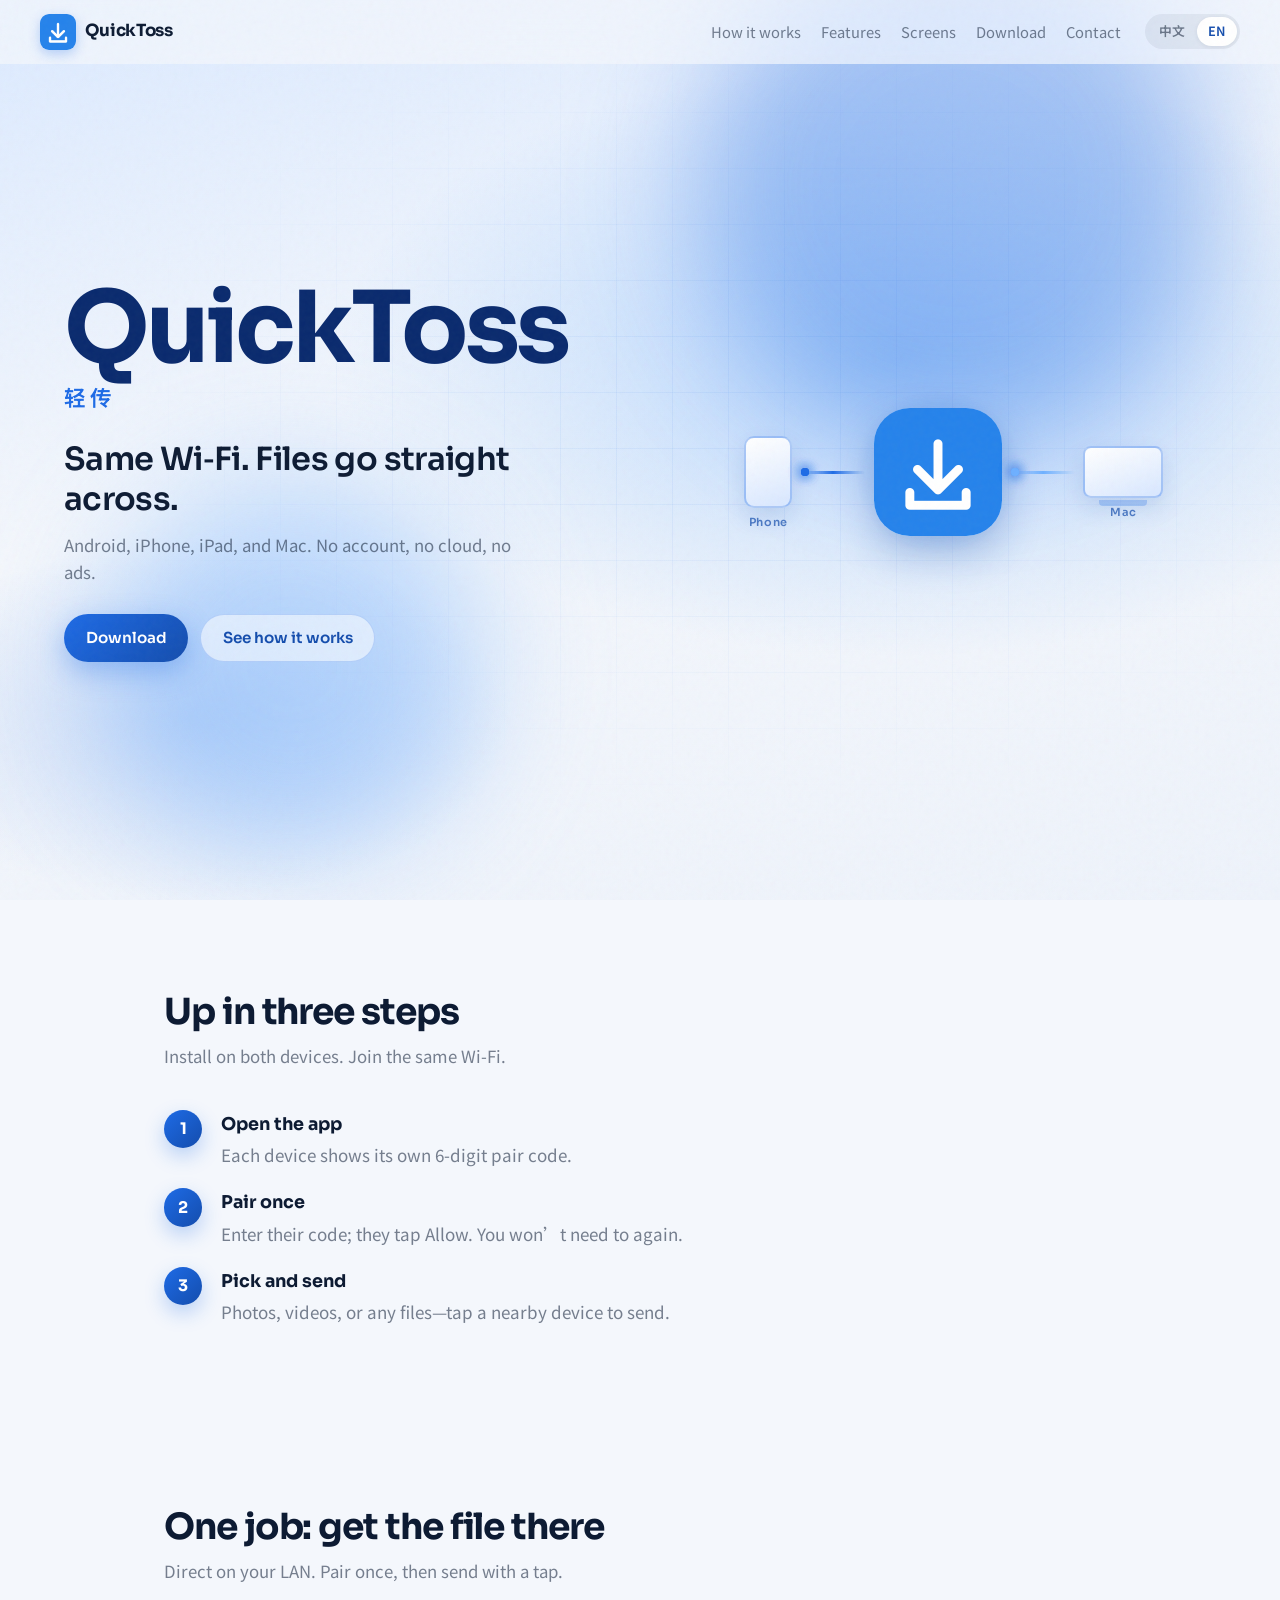
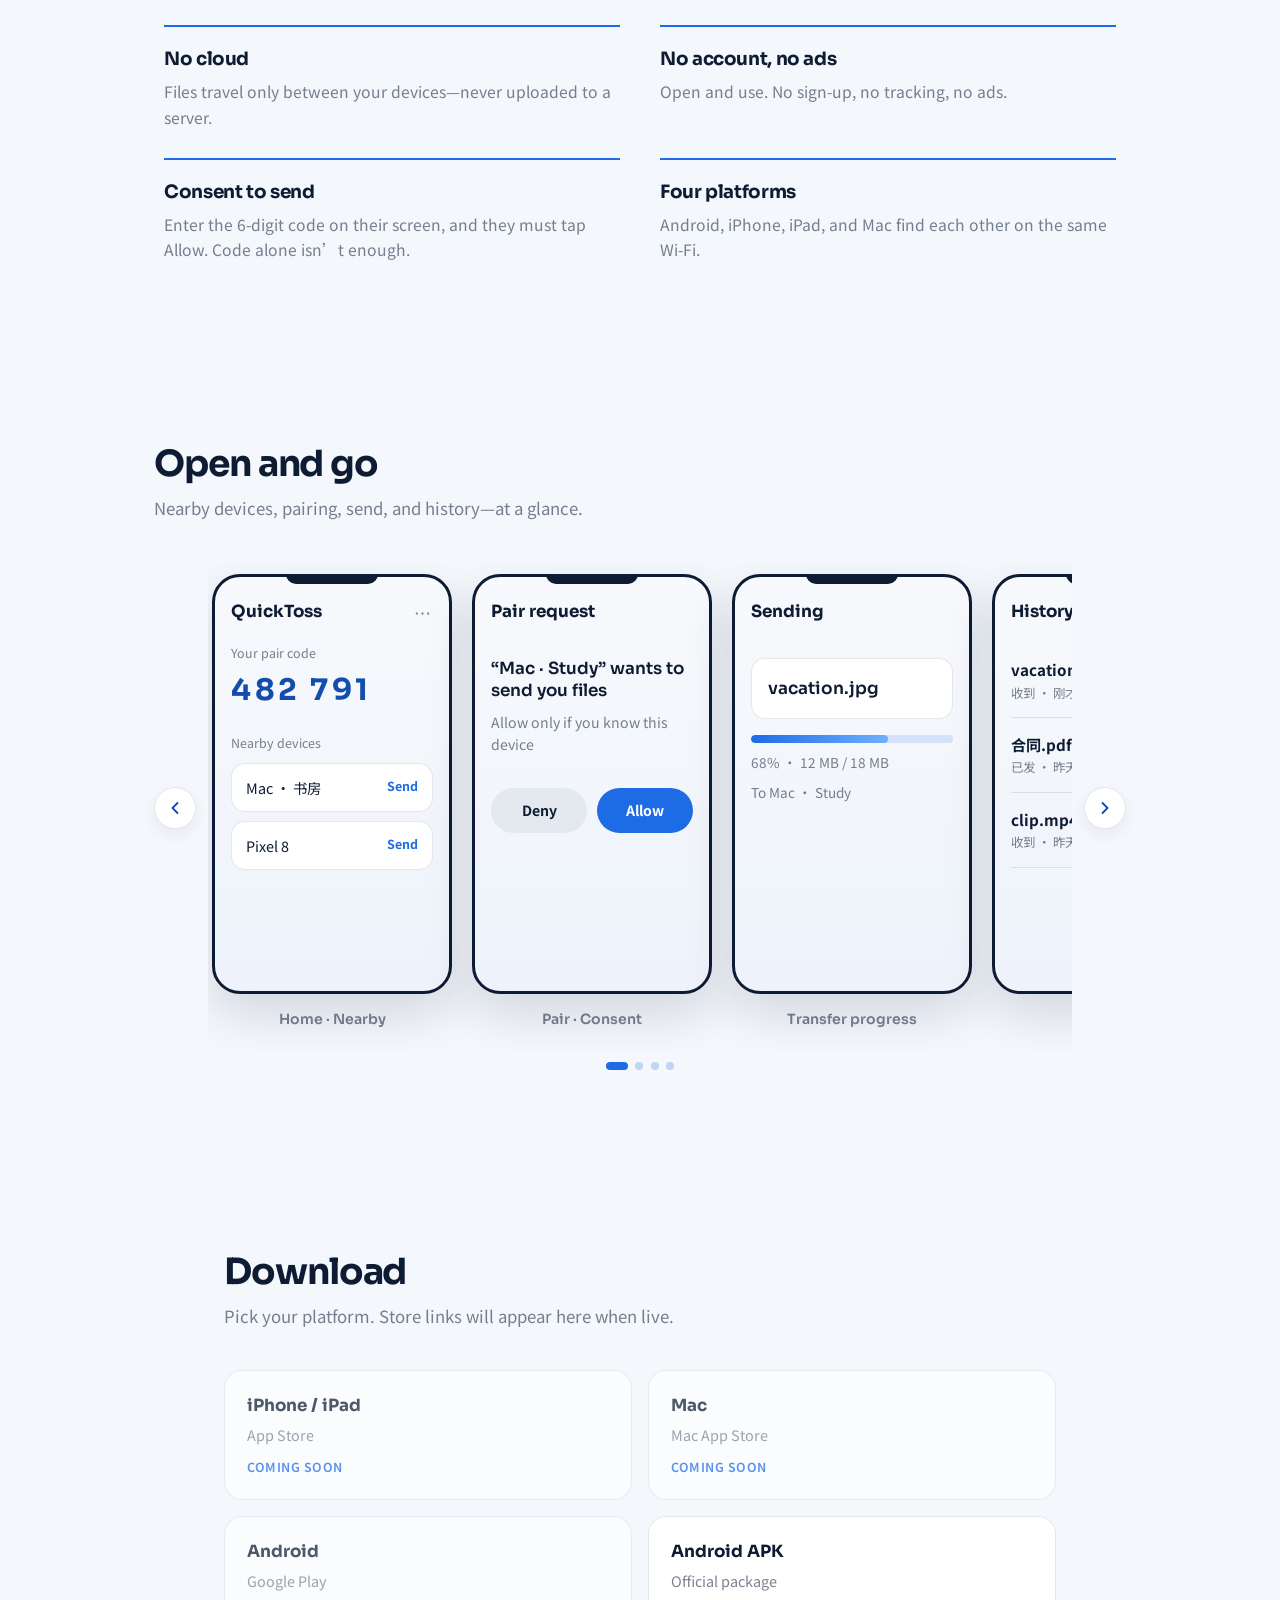
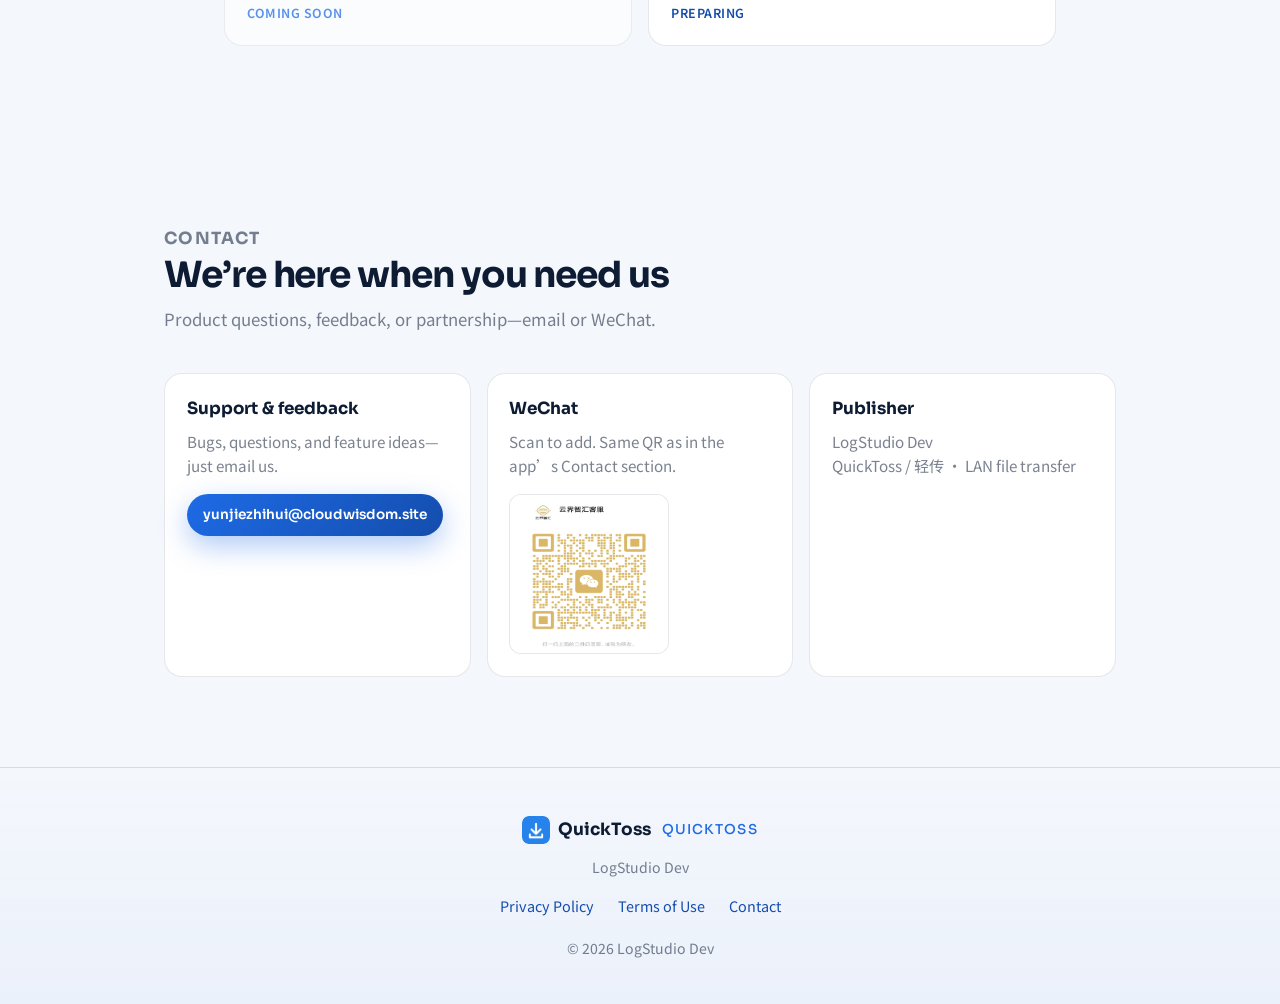
==== index.html @ 61be304c "Add QuickToss product site for GitHub Pages. Co-authored-by: Cursor <cursoragent@cursor.com>" ====
<!DOCTYPE html>
<html lang="zh-CN">
<head>
  <meta charset="utf-8" />
  <meta name="viewport" content="width=device-width, initial-scale=1" />
  <title>轻传 · QuickToss</title>
  <meta name="description" content="同一 Wi‑Fi，手机与电脑之间直接传文件。无账号，不经过云，无广告。" />
  <meta property="og:title" content="轻传 · QuickToss" />
  <meta property="og:description" content="同一 Wi‑Fi，手机与电脑之间直接传文件。无账号，不经过云，无广告。" />
  <meta property="og:image" content="assets/icon.png" />
  <link rel="icon" type="image/png" href="assets/favicon.png" />
  <link rel="preconnect" href="https://fonts.googleapis.com" />
  <link rel="preconnect" href="https://fonts.gstatic.com" crossorigin />
  <link href="https://fonts.googleapis.com/css2?family=Noto+Sans+SC:wght@400;500;700;900&family=Sora:wght@400;500;600;700&display=swap" rel="stylesheet" />
  <link rel="stylesheet" href="styles.css" />
</head>
<body>
  <div class="noise" aria-hidden="true"></div>

  <header class="top">
    <a class="top-brand" href="#top" aria-label="轻传">
      <img src="assets/icon.png" width="36" height="36" alt="" />
      <span data-i18n="brand">轻传</span>
    </a>
    <nav class="top-nav">
      <a href="#how" data-i18n="nav.how">怎么用</a>
      <a href="#features" data-i18n="nav.features">特点</a>
      <a href="#screens" data-i18n="nav.screens">界面</a>
      <a href="#download" data-i18n="nav.download">下载</a>
      <a href="#contact" data-i18n="nav.contact">联系</a>
    </nav>
    <div class="lang" role="group" aria-label="Language">
      <button type="button" class="lang-btn is-active" data-lang="zh">中文</button>
      <button type="button" class="lang-btn" data-lang="en">EN</button>
    </div>
  </header>

  <main id="top">
    <section class="hero">
      <div class="hero-bg" aria-hidden="true">
        <div class="orb orb-a"></div>
        <div class="orb orb-b"></div>
        <div class="grid"></div>
      </div>

      <div class="hero-copy">
        <p class="hero-brand" data-i18n="hero.brand">轻传</p>
        <p class="hero-aka" data-i18n="hero.aka">QuickToss</p>
        <h1 data-i18n="hero.title">同一 Wi‑Fi，文件直接过去</h1>
        <p class="hero-lead" data-i18n="hero.lead">安卓、iPhone、iPad、Mac 互相传。无账号，不经过云，无广告。</p>
        <div class="hero-cta">
          <a class="btn btn-primary" href="#download" data-i18n="hero.cta">立即下载</a>
          <a class="btn btn-ghost" href="#how" data-i18n="hero.secondary">看看怎么用</a>
        </div>
      </div>

      <div class="hero-stage" aria-hidden="true">
        <div class="stage-device stage-phone">
          <span class="stage-label">Phone</span>
        </div>
        <div class="stage-beam">
          <span class="packet p1"></span>
          <span class="packet p2"></span>
          <span class="packet p3"></span>
        </div>
        <div class="stage-icon">
          <img src="assets/icon.png" width="120" height="120" alt="" />
        </div>
        <div class="stage-beam stage-beam-r">
          <span class="packet p1"></span>
          <span class="packet p2"></span>
          <span class="packet p3"></span>
        </div>
        <div class="stage-device stage-mac">
          <span class="stage-label">Mac</span>
        </div>
      </div>
    </section>

    <section class="section how" id="how">
      <div class="section-head">
        <h2 data-i18n="how.title">三步开始传</h2>
        <p data-i18n="how.lead">两台设备都装上，连同一个 Wi‑Fi。</p>
      </div>
      <ol class="steps">
        <li>
          <span class="step-num">1</span>
          <div>
            <strong data-i18n="how.s1.t">打开应用</strong>
            <p data-i18n="how.s1.d">每台设备会显示自己的 6 位配对码。</p>
          </div>
        </li>
        <li>
          <span class="step-num">2</span>
          <div>
            <strong data-i18n="how.s2.t">第一次配对</strong>
            <p data-i18n="how.s2.d">填对方的码，对方点「允许」。以后不用再填。</p>
          </div>
        </li>
        <li>
          <span class="step-num">3</span>
          <div>
            <strong data-i18n="how.s3.t">选文件发送</strong>
            <p data-i18n="how.s3.d">照片、视频或任意文件，点附近设备即可发出。</p>
          </div>
        </li>
      </ol>
    </section>

    <section class="section features" id="features">
      <div class="section-head">
        <h2 data-i18n="features.title">只做一件事：把文件传过去</h2>
        <p data-i18n="features.lead">局域网直连，配对一次，以后点一下就发。</p>
      </div>
      <ul class="feature-list">
        <li>
          <strong data-i18n="features.f1.t">不经过云</strong>
          <span data-i18n="features.f1.d">文件只在两台设备之间走，不上传到任何服务器。</span>
        </li>
        <li>
          <strong data-i18n="features.f2.t">无账号无广告</strong>
          <span data-i18n="features.f2.d">打开就能用。没有注册，没有追踪，没有广告。</span>
        </li>
        <li>
          <strong data-i18n="features.f3.t">配对才可发</strong>
          <span data-i18n="features.f3.d">对方屏幕上的 6 位码，还要对方点「允许」。只知道码发不过去。</span>
        </li>
        <li>
          <strong data-i18n="features.f4.t">四端互通</strong>
          <span data-i18n="features.f4.d">安卓、iPhone、iPad、Mac，同一 Wi‑Fi 就能互相找、互相传。</span>
        </li>
      </ul>
    </section>

    <section class="section screens" id="screens">
      <div class="section-head">
        <h2 data-i18n="screens.title">打开就能用</h2>
        <p data-i18n="screens.lead">附近设备、配对、发送、记录，一眼看明白。</p>
      </div>
      <div class="screen-carousel" data-carousel>
        <button class="carousel-nav carousel-prev" type="button" aria-label="Previous" data-carousel-prev>
          <svg width="20" height="20" viewBox="0 0 24 24" fill="none" aria-hidden="true"><path d="M15 6l-6 6 6 6" stroke="currentColor" stroke-width="2.2" stroke-linecap="round" stroke-linejoin="round"/></svg>
        </button>
        <div class="carousel-track" data-carousel-track>
          <figure class="phone-frame">
            <div class="phone-notch"></div>
            <div class="mock mock-home">
              <header class="mock-bar">
                <span class="mock-title" data-i18n="mock.home">轻传</span>
                <span class="mock-icons">⋯</span>
              </header>
              <p class="mock-code-label" data-i18n="mock.code">本机配对码</p>
              <p class="mock-code">482 791</p>
              <p class="mock-sub" data-i18n="mock.nearby">附近设备</p>
              <div class="mock-peer"><span>Mac · 书房</span><em data-i18n="mock.send">发送</em></div>
              <div class="mock-peer"><span>Pixel 8</span><em data-i18n="mock.send">发送</em></div>
            </div>
            <figcaption data-i18n="screens.c1">主页 · 附近设备</figcaption>
          </figure>
          <figure class="phone-frame">
            <div class="phone-notch"></div>
            <div class="mock mock-pair">
              <header class="mock-bar"><span class="mock-title" data-i18n="mock.pair">配对请求</span></header>
              <p class="mock-pair-from" data-i18n="mock.pair.from">「Mac · 书房」想发给你文件</p>
              <p class="mock-pair-hint" data-i18n="mock.pair.hint">确认是你认识的设备再允许</p>
              <div class="mock-pair-actions">
                <span class="mock-btn ghost" data-i18n="mock.deny">拒绝</span>
                <span class="mock-btn primary" data-i18n="mock.allow">允许</span>
              </div>
            </div>
            <figcaption data-i18n="screens.c2">配对 · 对方确认</figcaption>
          </figure>
          <figure class="phone-frame">
            <div class="phone-notch"></div>
            <div class="mock mock-send">
              <header class="mock-bar"><span class="mock-title" data-i18n="mock.sending">发送中</span></header>
              <div class="mock-file">vacation.jpg</div>
              <div class="mock-progress"><i style="width:68%"></i></div>
              <p class="mock-pct">68% · 12 MB / 18 MB</p>
              <p class="mock-to" data-i18n="mock.to">发往 Mac · 书房</p>
            </div>
            <figcaption data-i18n="screens.c3">传输进度</figcaption>
          </figure>
          <figure class="phone-frame">
            <div class="phone-notch"></div>
            <div class="mock mock-hist">
              <header class="mock-bar"><span class="mock-title" data-i18n="mock.history">传输记录</span></header>
              <div class="mock-row"><b>vacation.jpg</b><span>收到 · 刚才</span></div>
              <div class="mock-row"><b>合同.pdf</b><span>已发 · 昨天</span></div>
              <div class="mock-row"><b>clip.mp4</b><span>收到 · 昨天</span></div>
            </div>
            <figcaption data-i18n="screens.c4">历史记录</figcaption>
          </figure>
        </div>
        <button class="carousel-nav carousel-next" type="button" aria-label="Next" data-carousel-next>
          <svg width="20" height="20" viewBox="0 0 24 24" fill="none" aria-hidden="true"><path d="M9 6l6 6-6 6" stroke="currentColor" stroke-width="2.2" stroke-linecap="round" stroke-linejoin="round"/></svg>
        </button>
        <div class="carousel-dots" data-carousel-dots></div>
      </div>
    </section>

    <section class="section download" id="download">
      <div class="section-head">
        <h2 data-i18n="dl.title">下载</h2>
        <p data-i18n="dl.lead">选你的平台。商店上架后链接会更新到这里。</p>
      </div>
      <div class="dl-grid">
        <a class="dl-item" href="#" data-store="ios" aria-disabled="true">
          <span class="dl-platform" data-i18n="dl.ios">iPhone / iPad</span>
          <span class="dl-store">App Store</span>
          <span class="dl-soon" data-i18n="dl.soon">即将上架</span>
        </a>
        <a class="dl-item" href="#" data-store="mac" aria-disabled="true">
          <span class="dl-platform" data-i18n="dl.mac">Mac</span>
          <span class="dl-store">Mac App Store</span>
          <span class="dl-soon" data-i18n="dl.soon">即将上架</span>
        </a>
        <a class="dl-item" href="#" data-store="play" aria-disabled="true">
          <span class="dl-platform" data-i18n="dl.android">Android</span>
          <span class="dl-store">Google Play</span>
          <span class="dl-soon" data-i18n="dl.soon">即将上架</span>
        </a>
        <a class="dl-item dl-item-ready" href="#" data-store="apk" id="apk-link">
          <span class="dl-platform" data-i18n="dl.apk">Android APK</span>
          <span class="dl-store" data-i18n="dl.apk.sub">官方安装包</span>
          <span class="dl-soon" data-i18n="dl.apk.soon">准备中</span>
        </a>
      </div>
    </section>

    <section class="section contact" id="contact">
      <div class="section-head">
        <p class="contact-kicker" data-i18n="contact.kicker">联系我们</p>
        <h2 data-i18n="contact.title">有问题随时找我们</h2>
        <p data-i18n="contact.lead">产品咨询、反馈或合作，邮件或微信都可以。</p>
      </div>
      <div class="contact-panel">
        <div class="contact-block">
          <h3 data-i18n="contact.support">支持与反馈</h3>
          <p data-i18n="contact.support.d">使用问题、Bug、功能建议，发邮件即可。</p>
          <a class="btn btn-primary" href="mailto:yunjiezhihui@cloudwisdom.site">yunjiezhihui@cloudwisdom.site</a>
        </div>
        <div class="contact-block">
          <h3 data-i18n="contact.wechat">微信客服</h3>
          <p data-i18n="contact.wechat.d">扫码添加，和 App 里「联系我们」是同一个二维码。</p>
          <img class="contact-qr" src="assets/wechat-qr.png" width="160" height="160" alt="WeChat QR" />
        </div>
        <div class="contact-block">
          <h3 data-i18n="contact.pub">开发者</h3>
          <p data-i18n="contact.pub.d">LogStudio Dev<br />轻传 / QuickToss · 局域网文件互传</p>
        </div>
      </div>
    </section>
  </main>

  <footer class="foot">
    <div class="foot-brand">
      <img src="assets/icon.png" width="28" height="28" alt="" />
      <span data-i18n="brand">轻传</span>
      <span class="foot-aka">QuickToss</span>
    </div>
    <p class="foot-dev">LogStudio Dev</p>
    <div class="foot-links">
      <a href="privacy.html" data-i18n="foot.privacy">隐私政策</a>
      <a href="terms.html" data-i18n="foot.terms">使用协议</a>
      <a href="#contact" data-i18n="foot.contact">联系我们</a>
    </div>
    <p class="foot-copy">© 2026 LogStudio Dev</p>
  </footer>

  <script src="app.js"></script>
</body>
</html>
---- styles.css ----
:root {
  --blue: #1e6be6;
  --blue-ink: #144dad;
  --blue-deep: #0a2a6e;
  --blue-soft: #e8f1ff;
  --sky: #6eb0ff;
  --canvas: #f4f7fc;
  --ink: #0d1b33;
  --muted: rgba(13, 27, 51, 0.55);
  --line: rgba(13, 27, 51, 0.1);
  --white: #ffffff;
  --radius: 18px;
  --font-display: "Sora", "Noto Sans SC", system-ui, sans-serif;
  --font-body: "Noto Sans SC", "Sora", system-ui, sans-serif;
  --ease: cubic-bezier(0.22, 1, 0.36, 1);
}

*,
*::before,
*::after {
  box-sizing: border-box;
}

html {
  scroll-behavior: smooth;
}

body {
  margin: 0;
  color: var(--ink);
  font-family: var(--font-body);
  font-size: 17px;
  line-height: 1.6;
  background: var(--canvas);
  -webkit-font-smoothing: antialiased;
  text-rendering: optimizeLegibility;
}

img {
  display: block;
  max-width: 100%;
}

a {
  color: inherit;
  text-decoration: none;
}

button {
  font: inherit;
  color: inherit;
  background: none;
  border: 0;
  cursor: pointer;
}

.noise {
  pointer-events: none;
  position: fixed;
  inset: 0;
  z-index: 50;
  opacity: 0.035;
  background-image: url("data:image/svg+xml,%3Csvg viewBox='0 0 200 200' xmlns='http://www.w3.org/2000/svg'%3E%3Cfilter id='n'%3E%3CfeTurbulence type='fractalNoise' baseFrequency='0.85' numOctaves='3' stitchTiles='stitch'/%3E%3C/filter%3E%3Crect width='100%25' height='100%25' filter='url(%23n)'/%3E%3C/svg%3E");
}

/* —— Top bar —— */
.top {
  position: fixed;
  top: 0;
  left: 0;
  right: 0;
  z-index: 40;
  display: flex;
  align-items: center;
  gap: 1.5rem;
  padding: 0.85rem clamp(1.2rem, 4vw, 2.5rem);
  background: rgba(244, 247, 252, 0.72);
  backdrop-filter: blur(16px) saturate(1.2);
  border-bottom: 1px solid transparent;
  transition: border-color 0.3s var(--ease), background 0.3s var(--ease);
}

.top.is-scrolled {
  border-bottom-color: var(--line);
  background: rgba(244, 247, 252, 0.9);
}

.top-brand {
  display: flex;
  align-items: center;
  gap: 0.55rem;
  font-family: var(--font-display);
  font-weight: 700;
  font-size: 1.05rem;
  letter-spacing: -0.02em;
}

.top-brand img {
  border-radius: 9px;
  box-shadow: 0 4px 12px rgba(30, 107, 230, 0.28);
}

.top-nav {
  display: flex;
  gap: 1.25rem;
  margin-left: auto;
  font-size: 0.92rem;
  color: var(--muted);
}

.top-nav a:hover {
  color: var(--ink);
}

.lang {
  display: flex;
  padding: 3px;
  border-radius: 999px;
  background: rgba(13, 27, 51, 0.06);
}

.lang-btn {
  padding: 0.28rem 0.7rem;
  border-radius: 999px;
  font-size: 0.8rem;
  font-weight: 600;
  color: var(--muted);
  transition: background 0.2s, color 0.2s;
}

.lang-btn.is-active {
  background: var(--white);
  color: var(--blue-ink);
  box-shadow: 0 1px 4px rgba(13, 27, 51, 0.08);
}

/* —— Hero —— */
.hero {
  position: relative;
  min-height: 100svh;
  display: grid;
  grid-template-columns: 1.05fr 0.95fr;
  align-items: center;
  gap: clamp(1.5rem, 4vw, 3rem);
  padding: clamp(6rem, 12vh, 8rem) clamp(1.2rem, 5vw, 4rem) 4rem;
  overflow: hidden;
}

.hero-bg {
  position: absolute;
  inset: 0;
  z-index: 0;
  background:
    radial-gradient(ellipse 80% 60% at 70% 40%, rgba(110, 176, 255, 0.45), transparent 55%),
    radial-gradient(ellipse 50% 40% at 15% 80%, rgba(30, 107, 230, 0.18), transparent 50%),
    linear-gradient(165deg, #dceaff 0%, var(--canvas) 45%, #eef3fb 100%);
}

.orb {
  position: absolute;
  border-radius: 50%;
  filter: blur(60px);
  animation: drift 14s ease-in-out infinite alternate;
}

.orb-a {
  width: min(48vw, 520px);
  height: min(48vw, 520px);
  top: -8%;
  right: 5%;
  background: rgba(30, 107, 230, 0.35);
}

.orb-b {
  width: min(36vw, 380px);
  height: min(36vw, 380px);
  bottom: 5%;
  left: 8%;
  background: rgba(110, 176, 255, 0.4);
  animation-delay: -5s;
}

.grid {
  position: absolute;
  inset: 0;
  background-image:
    linear-gradient(rgba(30, 107, 230, 0.06) 1px, transparent 1px),
    linear-gradient(90deg, rgba(30, 107, 230, 0.06) 1px, transparent 1px);
  background-size: 56px 56px;
  mask-image: radial-gradient(ellipse 70% 60% at 60% 45%, #000 20%, transparent 75%);
}

@keyframes drift {
  from { transform: translate(0, 0) scale(1); }
  to { transform: translate(-4%, 6%) scale(1.08); }
}

.hero-copy,
.hero-stage {
  position: relative;
  z-index: 1;
}

.hero-brand {
  margin: 0;
  font-family: var(--font-display);
  font-weight: 700;
  font-size: clamp(3.4rem, 9vw, 6.2rem);
  line-height: 0.95;
  letter-spacing: -0.04em;
  color: var(--blue-deep);
  animation: rise 0.9s var(--ease) both;
}

.hero-aka {
  margin: 0.35rem 0 1.4rem;
  font-family: var(--font-display);
  font-weight: 600;
  font-size: clamp(1.05rem, 2.2vw, 1.35rem);
  letter-spacing: 0.18em;
  text-transform: uppercase;
  color: var(--blue);
  animation: rise 0.9s var(--ease) 0.08s both;
}

.hero-copy h1 {
  margin: 0 0 0.85rem;
  max-width: 14em;
  font-family: var(--font-display);
  font-weight: 600;
  font-size: clamp(1.45rem, 3vw, 2rem);
  line-height: 1.25;
  letter-spacing: -0.02em;
  animation: rise 0.9s var(--ease) 0.14s both;
}

.hero-lead {
  margin: 0 0 1.75rem;
  max-width: 28em;
  color: var(--muted);
  font-size: 1.05rem;
  animation: rise 0.9s var(--ease) 0.2s both;
}

.hero-cta {
  display: flex;
  flex-wrap: wrap;
  gap: 0.75rem;
  animation: rise 0.9s var(--ease) 0.28s both;
}

@keyframes rise {
  from {
    opacity: 0;
    transform: translateY(22px);
  }
  to {
    opacity: 1;
    transform: translateY(0);
  }
}

.btn {
  display: inline-flex;
  align-items: center;
  justify-content: center;
  min-height: 48px;
  padding: 0 1.35rem;
  border-radius: 999px;
  font-family: var(--font-display);
  font-weight: 600;
  font-size: 0.95rem;
  transition: transform 0.2s var(--ease), box-shadow 0.2s, background 0.2s;
}

.btn:hover {
  transform: translateY(-1px);
}

.btn-primary {
  color: var(--white);
  background: linear-gradient(135deg, var(--blue) 0%, var(--blue-ink) 100%);
  box-shadow: 0 10px 28px rgba(30, 107, 230, 0.35);
}

.btn-primary:hover {
  box-shadow: 0 14px 32px rgba(30, 107, 230, 0.42);
}

.btn-ghost {
  color: var(--blue-ink);
  background: rgba(255, 255, 255, 0.55);
  border: 1px solid rgba(30, 107, 230, 0.22);
}

.btn-ghost:hover {
  background: var(--white);
}

/* Hero stage — transfer visual */
.hero-stage {
  display: flex;
  align-items: center;
  justify-content: center;
  gap: clamp(0.2rem, 1.2vw, 0.55rem);
  min-height: 200px;
  width: 100%;
  max-width: 420px;
  margin-inline: auto;
  animation: rise 1s var(--ease) 0.22s both;
}

.stage-icon {
  position: relative;
  flex-shrink: 0;
}

.stage-icon img {
  width: clamp(72px, 16vw, 120px);
  height: auto;
  border-radius: 28%;
  box-shadow:
    0 16px 40px rgba(20, 77, 173, 0.32),
    0 0 0 1px rgba(255, 255, 255, 0.4) inset;
  animation: breathe 4.5s ease-in-out infinite;
}

.stage-icon::after {
  content: "";
  position: absolute;
  inset: -18%;
  border-radius: 40%;
  background: radial-gradient(circle, rgba(30, 107, 230, 0.28), transparent 68%);
  z-index: -1;
  animation: pulse-glow 4.5s ease-in-out infinite;
}

@keyframes breathe {
  0%, 100% { transform: translateY(0); }
  50% { transform: translateY(-8px); }
}

@keyframes pulse-glow {
  0%, 100% { opacity: 0.7; transform: scale(1); }
  50% { opacity: 1; transform: scale(1.06); }
}

.stage-device {
  width: clamp(36px, 9vw, 48px);
  height: clamp(54px, 13vw, 72px);
  border-radius: 10px;
  background: linear-gradient(160deg, var(--white), #d8e7ff);
  border: 2px solid rgba(30, 107, 230, 0.35);
  box-shadow: 0 10px 22px rgba(20, 77, 173, 0.14);
  position: relative;
  flex-shrink: 0;
}

.stage-mac {
  width: clamp(58px, 14vw, 80px);
  height: clamp(38px, 9vw, 52px);
  border-radius: 8px;
}

.stage-mac::after {
  content: "";
  position: absolute;
  left: 50%;
  bottom: -10px;
  transform: translateX(-50%);
  width: 48px;
  height: 6px;
  border-radius: 0 0 4px 4px;
  background: rgba(30, 107, 230, 0.25);
}

.stage-label {
  position: absolute;
  left: 50%;
  bottom: -1.6rem;
  transform: translateX(-50%);
  font-family: var(--font-display);
  font-size: 0.7rem;
  font-weight: 600;
  letter-spacing: 0.06em;
  color: var(--blue-ink);
  opacity: 0.7;
  white-space: nowrap;
}

.stage-beam {
  position: relative;
  width: clamp(28px, 7vw, 64px);
  height: 3px;
  border-radius: 999px;
  background: linear-gradient(90deg, transparent, var(--blue), transparent);
  overflow: visible;
  flex-shrink: 1;
}

.stage-beam-r {
  background: linear-gradient(90deg, transparent, var(--sky), transparent);
}

.packet {
  position: absolute;
  top: 50%;
  width: 8px;
  height: 8px;
  margin-top: -4px;
  border-radius: 50%;
  background: var(--blue);
  box-shadow: 0 0 12px rgba(30, 107, 230, 0.8);
  animation: fly 2.4s linear infinite;
}

.stage-beam-r .packet {
  background: var(--sky);
  animation-name: fly-r;
}

.packet.p2 { animation-delay: 0.8s; }
.packet.p3 { animation-delay: 1.6s; }

@keyframes fly {
  0% { left: 0; opacity: 0; transform: scale(0.6); }
  15% { opacity: 1; }
  85% { opacity: 1; }
  100% { left: 100%; opacity: 0; transform: scale(1.1); }
}

@keyframes fly-r {
  0% { left: 100%; opacity: 0; transform: scale(0.6); }
  15% { opacity: 1; }
  85% { opacity: 1; }
  100% { left: 0; opacity: 0; transform: scale(1.1); }
}

/* —— Sections —— */
.section {
  padding: clamp(4rem, 10vh, 6.5rem) clamp(1.2rem, 5vw, 4rem);
  max-width: 1080px;
  margin: 0 auto;
}

.section-head {
  margin-bottom: 2.5rem;
  max-width: 36em;
}

.section-head h2 {
  margin: 0 0 0.6rem;
  font-family: var(--font-display);
  font-weight: 700;
  font-size: clamp(1.65rem, 3.5vw, 2.25rem);
  letter-spacing: -0.03em;
  line-height: 1.2;
}

.section-head p {
  margin: 0;
  color: var(--muted);
  font-size: 1.05rem;
}

.feature-list {
  list-style: none;
  margin: 0;
  padding: 0;
  display: grid;
  grid-template-columns: repeat(2, 1fr);
  gap: 1.75rem 2.5rem;
}

.feature-list li {
  display: flex;
  flex-direction: column;
  gap: 0.35rem;
  padding-top: 1.1rem;
  border-top: 2px solid var(--blue);
}

.feature-list strong {
  font-family: var(--font-display);
  font-size: 1.15rem;
  letter-spacing: -0.02em;
}

.feature-list span {
  color: var(--muted);
  font-size: 0.98rem;
}

.steps {
  list-style: none;
  margin: 0;
  padding: 0;
  display: grid;
  gap: 1.25rem;
}

.steps li {
  display: grid;
  grid-template-columns: auto 1fr;
  gap: 1.15rem;
  align-items: start;
}

.step-num {
  display: grid;
  place-items: center;
  width: 2.4rem;
  height: 2.4rem;
  border-radius: 50%;
  font-family: var(--font-display);
  font-weight: 700;
  font-size: 1rem;
  color: var(--white);
  background: linear-gradient(135deg, var(--blue), var(--blue-ink));
  box-shadow: 0 8px 20px rgba(30, 107, 230, 0.28);
}

.steps strong {
  display: block;
  font-family: var(--font-display);
  font-size: 1.1rem;
  margin-bottom: 0.2rem;
}

.steps p {
  margin: 0;
  color: var(--muted);
}

/* —— Download —— */
.download {
  max-width: 960px;
}

.dl-grid {
  display: grid;
  grid-template-columns: repeat(2, 1fr);
  gap: 1rem;
}

.dl-item {
  display: flex;
  flex-direction: column;
  gap: 0.2rem;
  padding: 1.35rem 1.4rem;
  border-radius: var(--radius);
  background: var(--white);
  border: 1px solid var(--line);
  transition: border-color 0.2s, box-shadow 0.2s, transform 0.2s var(--ease);
}

.dl-item:hover {
  border-color: rgba(30, 107, 230, 0.35);
  box-shadow: 0 12px 32px rgba(20, 77, 173, 0.1);
  transform: translateY(-2px);
}

.dl-item[aria-disabled="true"] {
  opacity: 0.72;
  cursor: default;
}

.dl-item[aria-disabled="true"]:hover {
  transform: none;
  box-shadow: none;
  border-color: var(--line);
}

.dl-platform {
  font-family: var(--font-display);
  font-weight: 700;
  font-size: 1.05rem;
}

.dl-store {
  color: var(--muted);
  font-size: 0.9rem;
}

.dl-soon {
  margin-top: 0.55rem;
  font-size: 0.78rem;
  font-weight: 600;
  letter-spacing: 0.04em;
  color: var(--blue);
  text-transform: uppercase;
}

.dl-item-ready .dl-soon {
  color: var(--blue-ink);
}

/* —— Screens carousel —— */
.screens {
  max-width: 1100px;
}

.screen-carousel {
  position: relative;
  display: grid;
  grid-template-columns: auto 1fr auto;
  align-items: center;
  gap: 0.5rem 0.75rem;
}

.carousel-track {
  display: flex;
  gap: 1.25rem;
  overflow-x: auto;
  scroll-snap-type: x mandatory;
  scroll-behavior: smooth;
  padding: 0.75rem 0.25rem 1.5rem;
  -webkit-overflow-scrolling: touch;
  scrollbar-width: none;
}

.carousel-track::-webkit-scrollbar {
  display: none;
}

.phone-frame {
  flex: 0 0 auto;
  width: min(240px, 72vw);
  margin: 0;
  scroll-snap-align: center;
}

.phone-frame .phone-notch {
  width: 38%;
  height: 10px;
  margin: 0 auto -10px;
  position: relative;
  z-index: 2;
  border-radius: 0 0 10px 10px;
  background: #0d1b33;
}

.phone-frame .mock {
  min-height: 420px;
  padding: 1.35rem 1rem 1.1rem;
  border-radius: 28px;
  background: linear-gradient(180deg, #f7f9fc 0%, #eef3fb 100%);
  border: 3px solid #0d1b33;
  box-shadow: 0 20px 48px rgba(13, 27, 51, 0.14);
}

.phone-frame figcaption {
  margin-top: 0.85rem;
  text-align: center;
  font-family: var(--font-display);
  font-size: 0.88rem;
  font-weight: 600;
  color: var(--muted);
}

.mock-bar {
  display: flex;
  justify-content: space-between;
  align-items: center;
  margin-bottom: 1.1rem;
}

.mock-title {
  font-family: var(--font-display);
  font-weight: 700;
  font-size: 1.05rem;
}

.mock-icons {
  color: var(--muted);
  letter-spacing: 0.1em;
}

.mock-code-label,
.mock-sub {
  margin: 0;
  font-size: 0.78rem;
  color: var(--muted);
}

.mock-code {
  margin: 0.25rem 0 1.2rem;
  font-family: var(--font-display);
  font-size: 1.85rem;
  font-weight: 700;
  letter-spacing: 0.12em;
  color: var(--blue-ink);
}

.mock-sub {
  margin-bottom: 0.55rem;
}

.mock-peer {
  display: flex;
  justify-content: space-between;
  align-items: center;
  padding: 0.75rem 0.85rem;
  margin-bottom: 0.55rem;
  border-radius: 14px;
  background: var(--white);
  border: 1px solid var(--line);
  font-size: 0.9rem;
}

.mock-peer em {
  font-style: normal;
  font-weight: 700;
  font-size: 0.78rem;
  color: var(--blue);
}

.mock-pair-from {
  margin: 2rem 0 0.5rem;
  font-family: var(--font-display);
  font-weight: 600;
  font-size: 1.05rem;
  line-height: 1.35;
}

.mock-pair-hint {
  margin: 0 0 2rem;
  color: var(--muted);
  font-size: 0.88rem;
}

.mock-pair-actions {
  display: flex;
  gap: 0.6rem;
}

.mock-btn {
  flex: 1;
  text-align: center;
  padding: 0.7rem 0.5rem;
  border-radius: 999px;
  font-size: 0.88rem;
  font-weight: 700;
}

.mock-btn.ghost {
  background: rgba(13, 27, 51, 0.06);
  color: var(--ink);
}

.mock-btn.primary {
  background: var(--blue);
  color: var(--white);
}

.mock-file {
  margin: 2rem 0 1rem;
  padding: 1rem;
  border-radius: 14px;
  background: var(--white);
  border: 1px solid var(--line);
  font-family: var(--font-display);
  font-weight: 600;
}

.mock-progress {
  height: 8px;
  border-radius: 999px;
  background: rgba(30, 107, 230, 0.15);
  overflow: hidden;
}

.mock-progress i {
  display: block;
  height: 100%;
  border-radius: inherit;
  background: linear-gradient(90deg, var(--blue), var(--sky));
}

.mock-pct,
.mock-to {
  margin: 0.55rem 0 0;
  font-size: 0.85rem;
  color: var(--muted);
}

.mock-row {
  display: flex;
  flex-direction: column;
  gap: 0.15rem;
  padding: 0.85rem 0;
  border-bottom: 1px solid var(--line);
}

.mock-row b {
  font-size: 0.95rem;
}

.mock-row span {
  font-size: 0.78rem;
  color: var(--muted);
}

.carousel-nav {
  width: 42px;
  height: 42px;
  border-radius: 50%;
  display: grid;
  place-items: center;
  background: var(--white);
  border: 1px solid var(--line);
  color: var(--blue-ink);
  box-shadow: 0 6px 16px rgba(13, 27, 51, 0.06);
  transition: background 0.2s, transform 0.2s;
}

.carousel-nav:hover {
  background: var(--blue-soft);
  transform: scale(1.04);
}

.carousel-dots {
  grid-column: 1 / -1;
  display: flex;
  justify-content: center;
  gap: 0.45rem;
}

.carousel-dots button {
  width: 8px;
  height: 8px;
  border-radius: 50%;
  background: rgba(30, 107, 230, 0.25);
  padding: 0;
}

.carousel-dots button.is-active {
  background: var(--blue);
  width: 22px;
  border-radius: 999px;
}

/* —— Contact —— */
.contact-kicker {
  margin: 0 0 0.4rem;
  font-family: var(--font-display);
  font-size: 0.85rem;
  font-weight: 700;
  letter-spacing: 0.08em;
  text-transform: uppercase;
  color: var(--blue);
}

.contact-panel {
  display: grid;
  grid-template-columns: repeat(3, 1fr);
  gap: 1rem;
}

.contact-block {
  padding: 1.4rem 1.35rem;
  border-radius: var(--radius);
  background: var(--white);
  border: 1px solid var(--line);
}

.contact-block h3 {
  margin: 0 0 0.45rem;
  font-family: var(--font-display);
  font-size: 1.05rem;
}

.contact-block p {
  margin: 0 0 1rem;
  color: var(--muted);
  font-size: 0.95rem;
  line-height: 1.55;
}

.contact-block .btn {
  font-size: 0.85rem;
  min-height: 42px;
  padding: 0 1rem;
  word-break: break-all;
}

.contact-qr {
  border-radius: 12px;
  border: 1px solid var(--line);
  background: var(--white);
}

/* —— Footer —— */
.foot {
  padding: 3rem clamp(1.2rem, 5vw, 4rem) 2.5rem;
  border-top: 1px solid var(--line);
  text-align: center;
  background: linear-gradient(180deg, transparent, rgba(30, 107, 230, 0.04));
}

.foot-brand {
  display: inline-flex;
  align-items: center;
  gap: 0.5rem;
  font-family: var(--font-display);
  font-weight: 700;
  margin-bottom: 0.5rem;
}

.foot-brand img {
  border-radius: 7px;
}

.foot-aka {
  margin-left: 0.15rem;
  font-weight: 500;
  font-size: 0.85rem;
  letter-spacing: 0.08em;
  text-transform: uppercase;
  color: var(--blue);
}

.foot-dev,
.foot-copy {
  margin: 0.25rem 0;
  color: var(--muted);
  font-size: 0.88rem;
}

.foot-links {
  display: flex;
  flex-wrap: wrap;
  justify-content: center;
  gap: 1rem 1.5rem;
  margin: 1rem 0 1.25rem;
  font-size: 0.9rem;
}

.foot-links a {
  color: var(--blue-ink);
}

.foot-links a:hover {
  text-decoration: underline;
}

/* —— Legal pages —— */
.legal-page {
  max-width: 720px;
  margin: 0 auto;
  padding: 6.5rem clamp(1.2rem, 4vw, 2rem) 4rem;
}

.legal-page h1 {
  font-family: var(--font-display);
  font-size: 2rem;
  letter-spacing: -0.03em;
  margin: 0 0 0.5rem;
}

.legal-meta {
  color: var(--muted);
  font-size: 0.9rem;
  margin-bottom: 2rem;
}

.legal-page h2 {
  font-family: var(--font-display);
  font-size: 1.15rem;
  margin: 1.75rem 0 0.5rem;
}

.legal-page p,
.legal-page li {
  color: rgba(13, 27, 51, 0.78);
  font-size: 0.98rem;
}

.legal-page ul {
  padding-left: 1.2rem;
}

.legal-back {
  display: inline-block;
  margin-bottom: 1.5rem;
  color: var(--blue);
  font-weight: 600;
  font-size: 0.9rem;
}

/* —— Responsive —— */
@media (max-width: 880px) {
  .top-nav {
    display: none;
  }

  .hero {
    grid-template-columns: 1fr;
    min-height: auto;
    padding-top: 5.5rem;
    padding-bottom: 2.5rem;
    text-align: center;
  }

  .hero-copy h1,
  .hero-lead {
    margin-left: auto;
    margin-right: auto;
  }

  .hero-cta {
    justify-content: center;
  }

  .hero-stage {
    margin-top: 1.25rem;
    min-height: 140px;
    max-width: min(100%, 340px);
  }

  .stage-icon img {
    width: clamp(56px, 15vw, 78px);
  }

  .stage-label {
    font-size: 0.62rem;
    bottom: -1.35rem;
  }

  .feature-list,
  .dl-grid,
  .contact-panel {
    grid-template-columns: 1fr;
  }

  .section-head {
    text-align: center;
    margin-left: auto;
    margin-right: auto;
  }

  .carousel-nav {
    display: none;
  }

  .screen-carousel {
    grid-template-columns: 1fr;
  }
}

@media (min-width: 881px) {
  .hero {
    min-height: 100svh;
  }

  .hero-copy {
    padding-right: 1rem;
  }

  .stage-icon img {
    width: clamp(96px, 12vw, 128px);
  }

  .hero-stage {
    max-width: 480px;
  }
}

@media (max-width: 980px) and (min-width: 881px) {
  .contact-panel {
    grid-template-columns: 1fr 1fr;
  }
}

@media (prefers-reduced-motion: reduce) {
  *,
  *::before,
  *::after {
    animation: none !important;
    transition: none !important;
  }
}
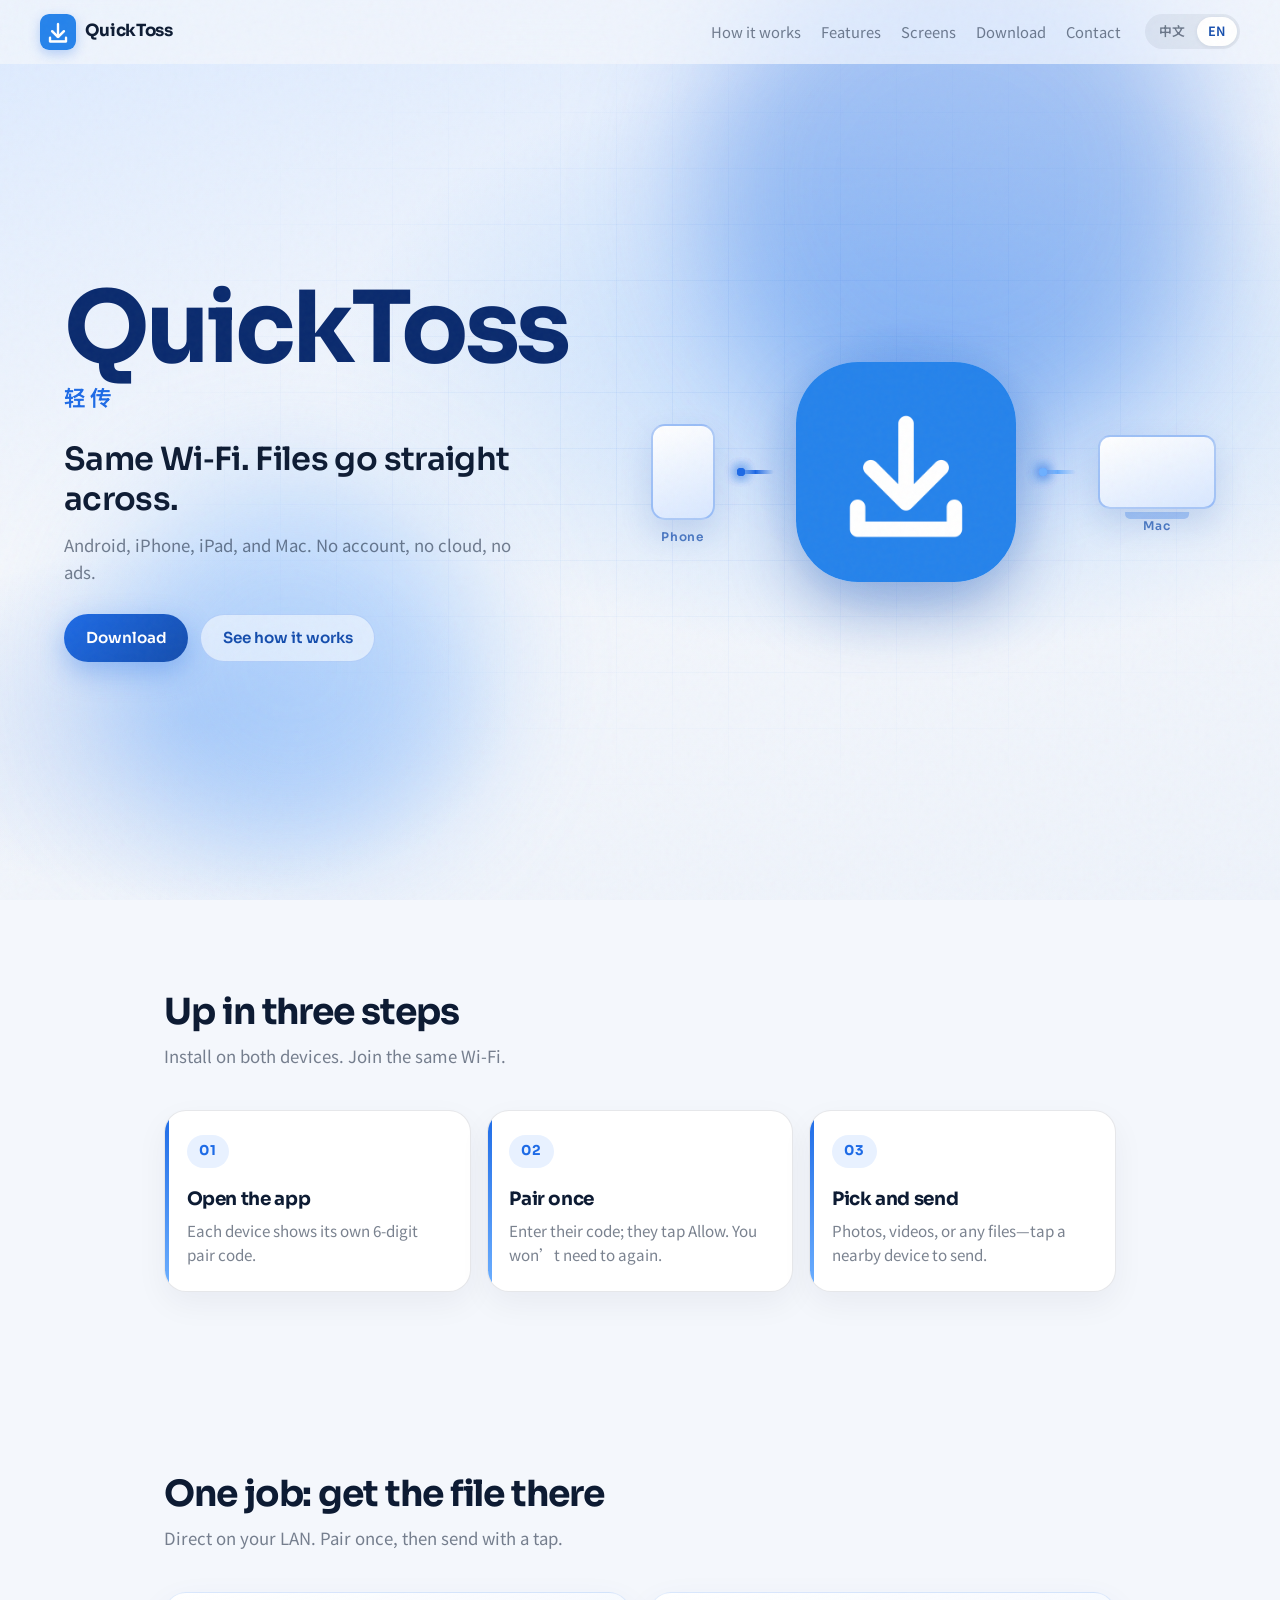
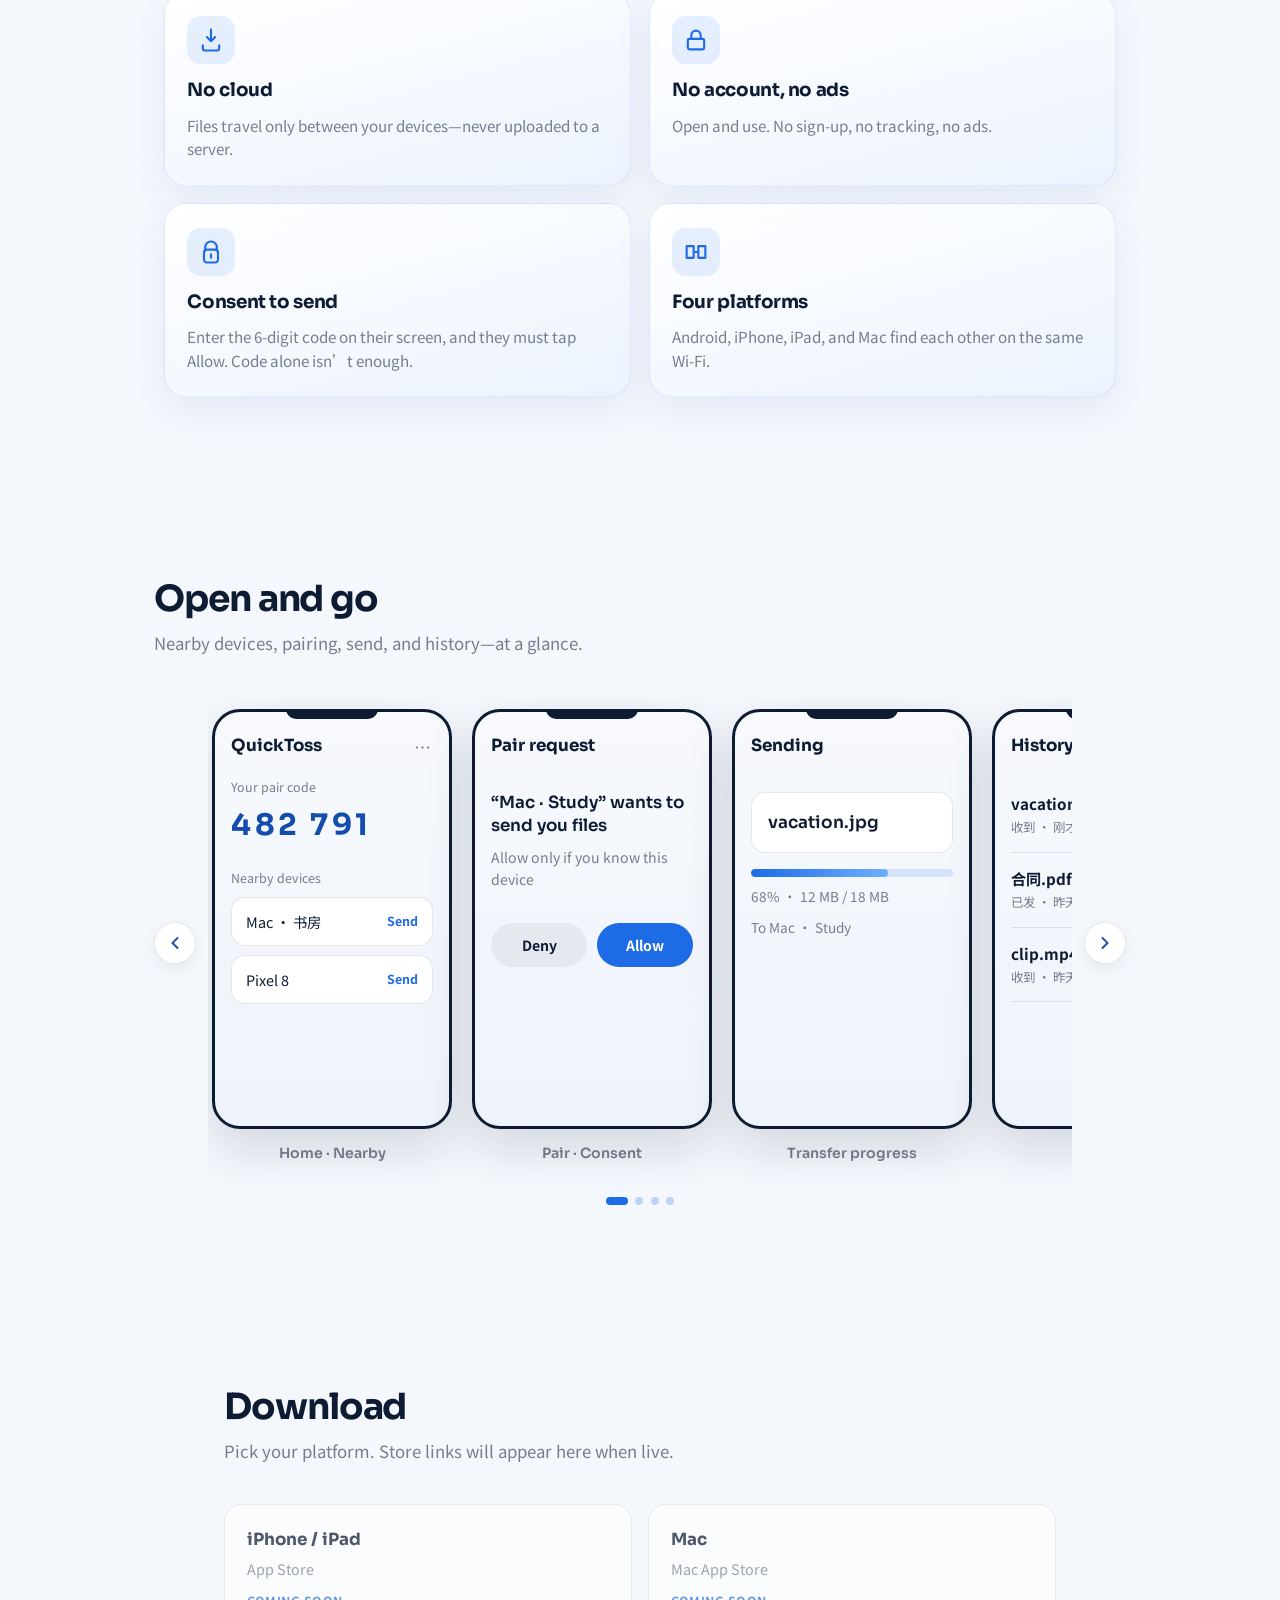
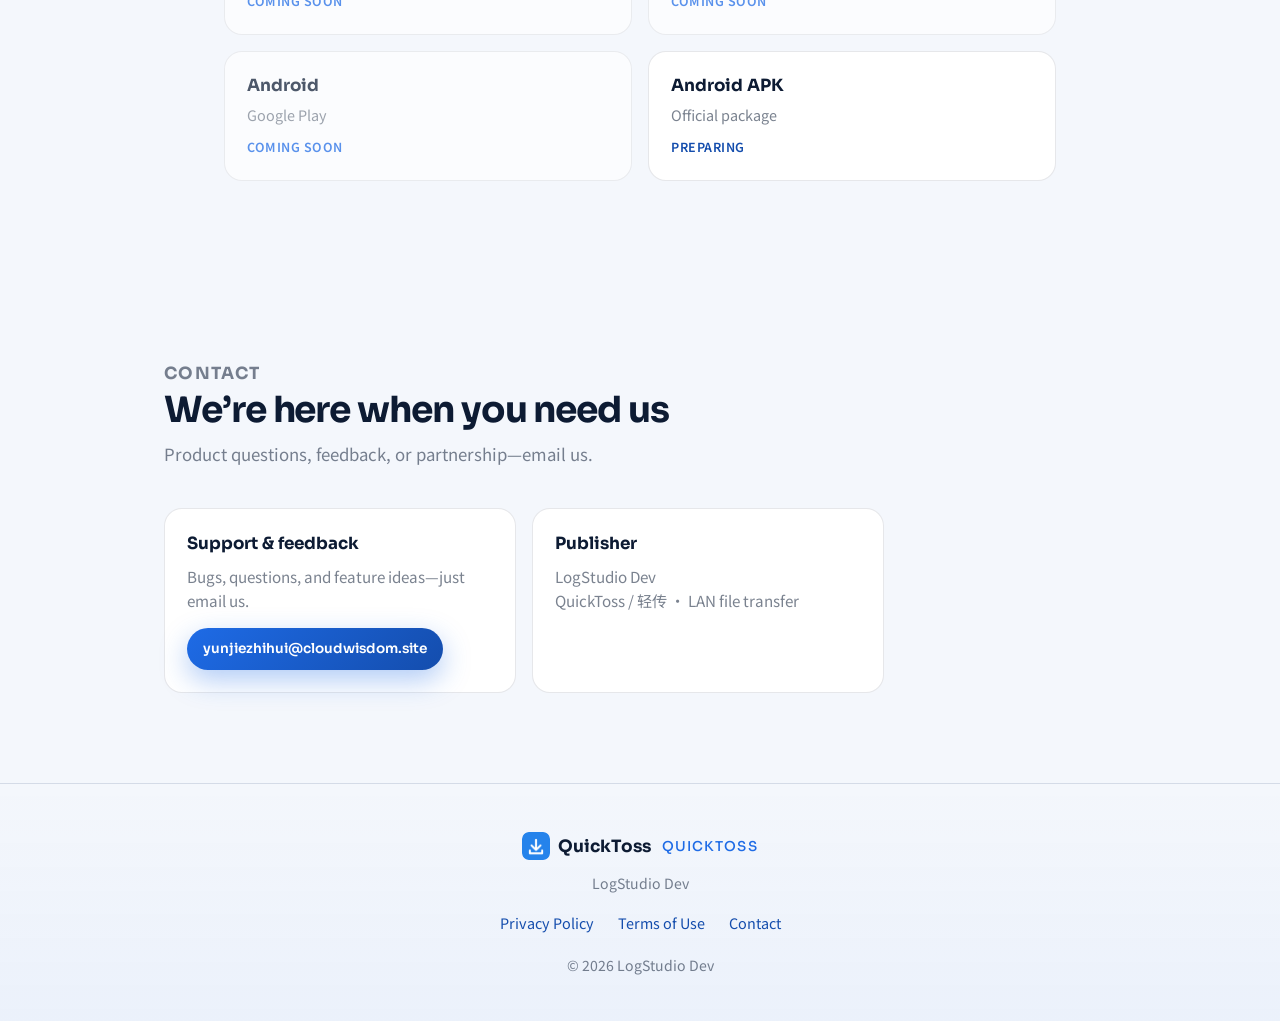
==== commit c853ca9a: "Refine hero for desktop/mobile, restyle how/features, email-only contact. Co-authored-by: Cursor <cu" ====
--- a/index.html
+++ b/index.html
@@ -54,7 +54,8 @@
         </div>
       </div>
 
-      <div class="hero-stage" aria-hidden="true">
+      <!-- Desktop: large transfer stage fills the right column -->
+      <div class="hero-stage hero-stage-desk" aria-hidden="true">
         <div class="stage-device stage-phone">
           <span class="stage-label">Phone</span>
         </div>
@@ -64,7 +65,7 @@
           <span class="packet p3"></span>
         </div>
         <div class="stage-icon">
-          <img src="assets/icon.png" width="120" height="120" alt="" />
+          <img src="assets/icon.png" width="200" height="200" alt="" />
         </div>
         <div class="stage-beam stage-beam-r">
           <span class="packet p1"></span>
@@ -75,6 +76,29 @@
           <span class="stage-label">Mac</span>
         </div>
       </div>
+
+      <!-- Mobile: compact stage, separate sizing -->
+      <div class="hero-stage hero-stage-mobi" aria-hidden="true">
+        <div class="stage-device stage-phone">
+          <span class="stage-label">Phone</span>
+        </div>
+        <div class="stage-beam">
+          <span class="packet p1"></span>
+          <span class="packet p2"></span>
+          <span class="packet p3"></span>
+        </div>
+        <div class="stage-icon">
+          <img src="assets/icon.png" width="64" height="64" alt="" />
+        </div>
+        <div class="stage-beam stage-beam-r">
+          <span class="packet p1"></span>
+          <span class="packet p2"></span>
+          <span class="packet p3"></span>
+        </div>
+        <div class="stage-device stage-mac">
+          <span class="stage-label">Mac</span>
+        </div>
+      </div>
     </section>
 
     <section class="section how" id="how">
@@ -83,23 +107,23 @@
         <p data-i18n="how.lead">两台设备都装上，连同一个 Wi‑Fi。</p>
       </div>
       <ol class="steps">
-        <li>
-          <span class="step-num">1</span>
-          <div>
+        <li class="step-card">
+          <span class="step-num">01</span>
+          <div class="step-body">
             <strong data-i18n="how.s1.t">打开应用</strong>
             <p data-i18n="how.s1.d">每台设备会显示自己的 6 位配对码。</p>
           </div>
         </li>
-        <li>
-          <span class="step-num">2</span>
-          <div>
+        <li class="step-card">
+          <span class="step-num">02</span>
+          <div class="step-body">
             <strong data-i18n="how.s2.t">第一次配对</strong>
             <p data-i18n="how.s2.d">填对方的码，对方点「允许」。以后不用再填。</p>
           </div>
         </li>
-        <li>
-          <span class="step-num">3</span>
-          <div>
+        <li class="step-card">
+          <span class="step-num">03</span>
+          <div class="step-body">
             <strong data-i18n="how.s3.t">选文件发送</strong>
             <p data-i18n="how.s3.d">照片、视频或任意文件，点附近设备即可发出。</p>
           </div>
@@ -112,20 +136,32 @@
         <h2 data-i18n="features.title">只做一件事：把文件传过去</h2>
         <p data-i18n="features.lead">局域网直连，配对一次，以后点一下就发。</p>
       </div>
-      <ul class="feature-list">
-        <li>
+      <ul class="feature-grid">
+        <li class="feature-card">
+          <span class="feature-icon" aria-hidden="true">
+            <svg width="28" height="28" viewBox="0 0 24 24" fill="none"><path d="M12 3v10m0 0l-3.5-3.5M12 13l3.5-3.5M5 16.5V19a2 2 0 002 2h10a2 2 0 002-2v-2.5" stroke="currentColor" stroke-width="1.8" stroke-linecap="round" stroke-linejoin="round"/></svg>
+          </span>
           <strong data-i18n="features.f1.t">不经过云</strong>
           <span data-i18n="features.f1.d">文件只在两台设备之间走，不上传到任何服务器。</span>
         </li>
-        <li>
+        <li class="feature-card">
+          <span class="feature-icon" aria-hidden="true">
+            <svg width="28" height="28" viewBox="0 0 24 24" fill="none"><path d="M8 11V8a4 4 0 118 0v3M6.5 11h11a1.5 1.5 0 011.5 1.5v6A1.5 1.5 0 0117.5 20h-11A1.5 1.5 0 015 18.5v-6A1.5 1.5 0 016.5 11z" stroke="currentColor" stroke-width="1.8" stroke-linecap="round" stroke-linejoin="round"/></svg>
+          </span>
           <strong data-i18n="features.f2.t">无账号无广告</strong>
           <span data-i18n="features.f2.d">打开就能用。没有注册，没有追踪，没有广告。</span>
         </li>
-        <li>
+        <li class="feature-card">
+          <span class="feature-icon" aria-hidden="true">
+            <svg width="28" height="28" viewBox="0 0 24 24" fill="none"><path d="M7 11V8a5 5 0 0110 0v3M12 14v3M8.5 21h7A2.5 2.5 0 0018 18.5v-6A2.5 2.5 0 0015.5 10h-7A2.5 2.5 0 006 12.5v6A2.5 2.5 0 008.5 21z" stroke="currentColor" stroke-width="1.8" stroke-linecap="round" stroke-linejoin="round"/></svg>
+          </span>
           <strong data-i18n="features.f3.t">配对才可发</strong>
           <span data-i18n="features.f3.d">对方屏幕上的 6 位码，还要对方点「允许」。只知道码发不过去。</span>
         </li>
-        <li>
+        <li class="feature-card">
+          <span class="feature-icon" aria-hidden="true">
+            <svg width="28" height="28" viewBox="0 0 24 24" fill="none"><path d="M4 7h6v10H4V7zm10 0h6v10h-6V7zM10 12h4" stroke="currentColor" stroke-width="1.8" stroke-linecap="round" stroke-linejoin="round"/></svg>
+          </span>
           <strong data-i18n="features.f4.t">四端互通</strong>
           <span data-i18n="features.f4.d">安卓、iPhone、iPad、Mac，同一 Wi‑Fi 就能互相找、互相传。</span>
         </li>
@@ -232,18 +268,13 @@
       <div class="section-head">
         <p class="contact-kicker" data-i18n="contact.kicker">联系我们</p>
         <h2 data-i18n="contact.title">有问题随时找我们</h2>
-        <p data-i18n="contact.lead">产品咨询、反馈或合作，邮件或微信都可以。</p>
-      </div>
-      <div class="contact-panel">
+        <p data-i18n="contact.lead">产品咨询、反馈或合作，发邮件即可。</p>
+      </div>
+      <div class="contact-panel contact-panel-email">
         <div class="contact-block">
           <h3 data-i18n="contact.support">支持与反馈</h3>
           <p data-i18n="contact.support.d">使用问题、Bug、功能建议，发邮件即可。</p>
           <a class="btn btn-primary" href="mailto:yunjiezhihui@cloudwisdom.site">yunjiezhihui@cloudwisdom.site</a>
-        </div>
-        <div class="contact-block">
-          <h3 data-i18n="contact.wechat">微信客服</h3>
-          <p data-i18n="contact.wechat.d">扫码添加，和 App 里「联系我们」是同一个二维码。</p>
-          <img class="contact-qr" src="assets/wechat-qr.png" width="160" height="160" alt="WeChat QR" />
         </div>
         <div class="contact-block">
           <h3 data-i18n="contact.pub">开发者</h3>
--- a/styles.css
+++ b/styles.css
@@ -297,17 +297,51 @@
   background: var(--white);
 }
 
-/* Hero stage — transfer visual */
+/* Hero stage — desktop & mobile are separate layouts */
 .hero-stage {
   display: flex;
   align-items: center;
   justify-content: center;
-  gap: clamp(0.2rem, 1.2vw, 0.55rem);
-  min-height: 200px;
+  animation: rise 1s var(--ease) 0.22s both;
+}
+
+.hero-stage-mobi {
+  display: none;
+}
+
+.hero-stage-desk {
+  gap: clamp(0.6rem, 1.8vw, 1.4rem);
+  min-height: 320px;
   width: 100%;
-  max-width: 420px;
-  margin-inline: auto;
-  animation: rise 1s var(--ease) 0.22s both;
+  max-width: none;
+  justify-self: stretch;
+}
+
+.hero-stage-desk .stage-icon img {
+  width: clamp(160px, 18vw, 220px);
+  height: auto;
+  border-radius: 28%;
+  box-shadow:
+    0 28px 64px rgba(20, 77, 173, 0.38),
+    0 0 0 1px rgba(255, 255, 255, 0.4) inset;
+  animation: breathe 4.5s ease-in-out infinite;
+}
+
+.hero-stage-desk .stage-device {
+  width: 64px;
+  height: 96px;
+  border-radius: 14px;
+}
+
+.hero-stage-desk .stage-mac {
+  width: 118px;
+  height: 74px;
+  border-radius: 12px;
+}
+
+.hero-stage-desk .stage-beam {
+  width: clamp(72px, 9vw, 120px);
+  height: 4px;
 }
 
 .stage-icon {
@@ -315,29 +349,19 @@
   flex-shrink: 0;
 }
 
-.stage-icon img {
-  width: clamp(72px, 16vw, 120px);
-  height: auto;
-  border-radius: 28%;
-  box-shadow:
-    0 16px 40px rgba(20, 77, 173, 0.32),
-    0 0 0 1px rgba(255, 255, 255, 0.4) inset;
-  animation: breathe 4.5s ease-in-out infinite;
-}
-
 .stage-icon::after {
   content: "";
   position: absolute;
-  inset: -18%;
+  inset: -22%;
   border-radius: 40%;
-  background: radial-gradient(circle, rgba(30, 107, 230, 0.28), transparent 68%);
+  background: radial-gradient(circle, rgba(30, 107, 230, 0.3), transparent 68%);
   z-index: -1;
   animation: pulse-glow 4.5s ease-in-out infinite;
 }
 
 @keyframes breathe {
   0%, 100% { transform: translateY(0); }
-  50% { transform: translateY(-8px); }
+  50% { transform: translateY(-10px); }
 }
 
 @keyframes pulse-glow {
@@ -346,51 +370,42 @@
 }
 
 .stage-device {
-  width: clamp(36px, 9vw, 48px);
-  height: clamp(54px, 13vw, 72px);
-  border-radius: 10px;
+  border-radius: 12px;
   background: linear-gradient(160deg, var(--white), #d8e7ff);
   border: 2px solid rgba(30, 107, 230, 0.35);
-  box-shadow: 0 10px 22px rgba(20, 77, 173, 0.14);
+  box-shadow: 0 14px 32px rgba(20, 77, 173, 0.16);
   position: relative;
   flex-shrink: 0;
-}
-
-.stage-mac {
-  width: clamp(58px, 14vw, 80px);
-  height: clamp(38px, 9vw, 52px);
-  border-radius: 8px;
 }
 
 .stage-mac::after {
   content: "";
   position: absolute;
   left: 50%;
-  bottom: -10px;
+  bottom: -12px;
   transform: translateX(-50%);
-  width: 48px;
-  height: 6px;
-  border-radius: 0 0 4px 4px;
-  background: rgba(30, 107, 230, 0.25);
+  width: 56%;
+  height: 7px;
+  border-radius: 0 0 5px 5px;
+  background: rgba(30, 107, 230, 0.28);
 }
 
 .stage-label {
   position: absolute;
   left: 50%;
-  bottom: -1.6rem;
+  bottom: -1.75rem;
   transform: translateX(-50%);
   font-family: var(--font-display);
-  font-size: 0.7rem;
+  font-size: 0.75rem;
   font-weight: 600;
   letter-spacing: 0.06em;
   color: var(--blue-ink);
-  opacity: 0.7;
+  opacity: 0.72;
   white-space: nowrap;
 }
 
 .stage-beam {
   position: relative;
-  width: clamp(28px, 7vw, 64px);
   height: 3px;
   border-radius: 999px;
   background: linear-gradient(90deg, transparent, var(--blue), transparent);
@@ -463,32 +478,54 @@
   font-size: 1.05rem;
 }
 
-.feature-list {
+.feature-grid {
   list-style: none;
   margin: 0;
   padding: 0;
   display: grid;
   grid-template-columns: repeat(2, 1fr);
-  gap: 1.75rem 2.5rem;
-}
-
-.feature-list li {
+  gap: 1.1rem;
+}
+
+.feature-card {
   display: flex;
   flex-direction: column;
-  gap: 0.35rem;
-  padding-top: 1.1rem;
-  border-top: 2px solid var(--blue);
-}
-
-.feature-list strong {
+  gap: 0.55rem;
+  padding: 1.45rem 1.4rem 1.5rem;
+  border-radius: 22px;
+  background:
+    linear-gradient(165deg, rgba(255, 255, 255, 0.95), rgba(232, 241, 255, 0.65));
+  border: 1px solid rgba(30, 107, 230, 0.12);
+  box-shadow: 0 14px 36px rgba(20, 77, 173, 0.07);
+  transition: transform 0.25s var(--ease), box-shadow 0.25s;
+}
+
+.feature-card:hover {
+  transform: translateY(-3px);
+  box-shadow: 0 20px 44px rgba(20, 77, 173, 0.12);
+}
+
+.feature-icon {
+  display: grid;
+  place-items: center;
+  width: 48px;
+  height: 48px;
+  border-radius: 14px;
+  color: var(--blue);
+  background: rgba(30, 107, 230, 0.1);
+  margin-bottom: 0.15rem;
+}
+
+.feature-card strong {
   font-family: var(--font-display);
   font-size: 1.15rem;
   letter-spacing: -0.02em;
 }
 
-.feature-list span {
-  color: var(--muted);
-  font-size: 0.98rem;
+.feature-card > span:last-child {
+  color: var(--muted);
+  font-size: 0.95rem;
+  line-height: 1.55;
 }
 
 .steps {
@@ -496,40 +533,59 @@
   margin: 0;
   padding: 0;
   display: grid;
-  gap: 1.25rem;
-}
-
-.steps li {
-  display: grid;
-  grid-template-columns: auto 1fr;
-  gap: 1.15rem;
-  align-items: start;
+  grid-template-columns: repeat(3, 1fr);
+  gap: 1rem;
+}
+
+.step-card {
+  position: relative;
+  display: flex;
+  flex-direction: column;
+  gap: 1rem;
+  min-height: 100%;
+  padding: 1.5rem 1.35rem 1.55rem;
+  border-radius: 22px;
+  background: var(--white);
+  border: 1px solid var(--line);
+  box-shadow: 0 12px 32px rgba(13, 27, 51, 0.05);
+  overflow: hidden;
+}
+
+.step-card::before {
+  content: "";
+  position: absolute;
+  inset: 0 auto 0 0;
+  width: 4px;
+  background: linear-gradient(180deg, var(--blue), var(--sky));
 }
 
 .step-num {
-  display: grid;
-  place-items: center;
-  width: 2.4rem;
-  height: 2.4rem;
-  border-radius: 50%;
+  display: inline-flex;
+  align-items: center;
   font-family: var(--font-display);
   font-weight: 700;
-  font-size: 1rem;
-  color: var(--white);
-  background: linear-gradient(135deg, var(--blue), var(--blue-ink));
-  box-shadow: 0 8px 20px rgba(30, 107, 230, 0.28);
-}
-
-.steps strong {
+  font-size: 0.85rem;
+  letter-spacing: 0.08em;
+  color: var(--blue);
+  background: var(--blue-soft);
+  border-radius: 999px;
+  padding: 0.35rem 0.75rem;
+  width: fit-content;
+}
+
+.step-body strong {
   display: block;
   font-family: var(--font-display);
-  font-size: 1.1rem;
-  margin-bottom: 0.2rem;
-}
-
-.steps p {
+  font-size: 1.15rem;
+  margin-bottom: 0.4rem;
+  letter-spacing: -0.02em;
+}
+
+.step-body p {
   margin: 0;
   color: var(--muted);
+  font-size: 0.95rem;
+  line-height: 1.55;
 }
 
 /* —— Download —— */
@@ -857,6 +913,11 @@
   gap: 1rem;
 }
 
+.contact-panel-email {
+  grid-template-columns: repeat(2, 1fr);
+  max-width: 720px;
+}
+
 .contact-block {
   padding: 1.4rem 1.35rem;
   border-radius: var(--radius);
@@ -882,12 +943,6 @@
   min-height: 42px;
   padding: 0 1rem;
   word-break: break-all;
-}
-
-.contact-qr {
-  border-radius: 12px;
-  border: 1px solid var(--line);
-  background: var(--white);
 }
 
 /* —— Footer —— */
@@ -1012,24 +1067,57 @@
     justify-content: center;
   }
 
-  .hero-stage {
-    margin-top: 1.25rem;
-    min-height: 140px;
-    max-width: min(100%, 340px);
-  }
-
-  .stage-icon img {
-    width: clamp(56px, 15vw, 78px);
-  }
-
-  .stage-label {
-    font-size: 0.62rem;
-    bottom: -1.35rem;
-  }
-
-  .feature-list,
+  .hero-stage-desk {
+    display: none;
+  }
+
+  .hero-stage-mobi {
+    display: flex;
+    gap: 0.35rem;
+    margin: 1.4rem auto 0;
+    min-height: 110px;
+    max-width: 300px;
+  }
+
+  .hero-stage-mobi .stage-icon img {
+    width: 58px;
+    height: auto;
+    border-radius: 22%;
+    box-shadow: 0 12px 28px rgba(20, 77, 173, 0.3);
+    animation: breathe 4.5s ease-in-out infinite;
+  }
+
+  .hero-stage-mobi .stage-icon::after {
+    inset: -14%;
+  }
+
+  .hero-stage-mobi .stage-device {
+    width: 34px;
+    height: 52px;
+    border-radius: 8px;
+  }
+
+  .hero-stage-mobi .stage-mac {
+    width: 54px;
+    height: 36px;
+    border-radius: 7px;
+  }
+
+  .hero-stage-mobi .stage-beam {
+    width: 36px;
+    height: 2px;
+  }
+
+  .hero-stage-mobi .stage-label {
+    font-size: 0.58rem;
+    bottom: -1.25rem;
+  }
+
+  .feature-grid,
+  .steps,
   .dl-grid,
-  .contact-panel {
+  .contact-panel,
+  .contact-panel-email {
     grid-template-columns: 1fr;
   }
 
@@ -1051,23 +1139,24 @@
 @media (min-width: 881px) {
   .hero {
     min-height: 100svh;
+    grid-template-columns: minmax(0, 1fr) minmax(0, 1.05fr);
   }
 
   .hero-copy {
-    padding-right: 1rem;
-  }
-
-  .stage-icon img {
-    width: clamp(96px, 12vw, 128px);
-  }
-
-  .hero-stage {
-    max-width: 480px;
+    padding-right: 0.5rem;
+  }
+
+  .hero-stage-mobi {
+    display: none;
   }
 }
 
 @media (max-width: 980px) and (min-width: 881px) {
-  .contact-panel {
+  .steps {
+    grid-template-columns: 1fr;
+  }
+
+  .feature-grid {
     grid-template-columns: 1fr 1fr;
   }
 }
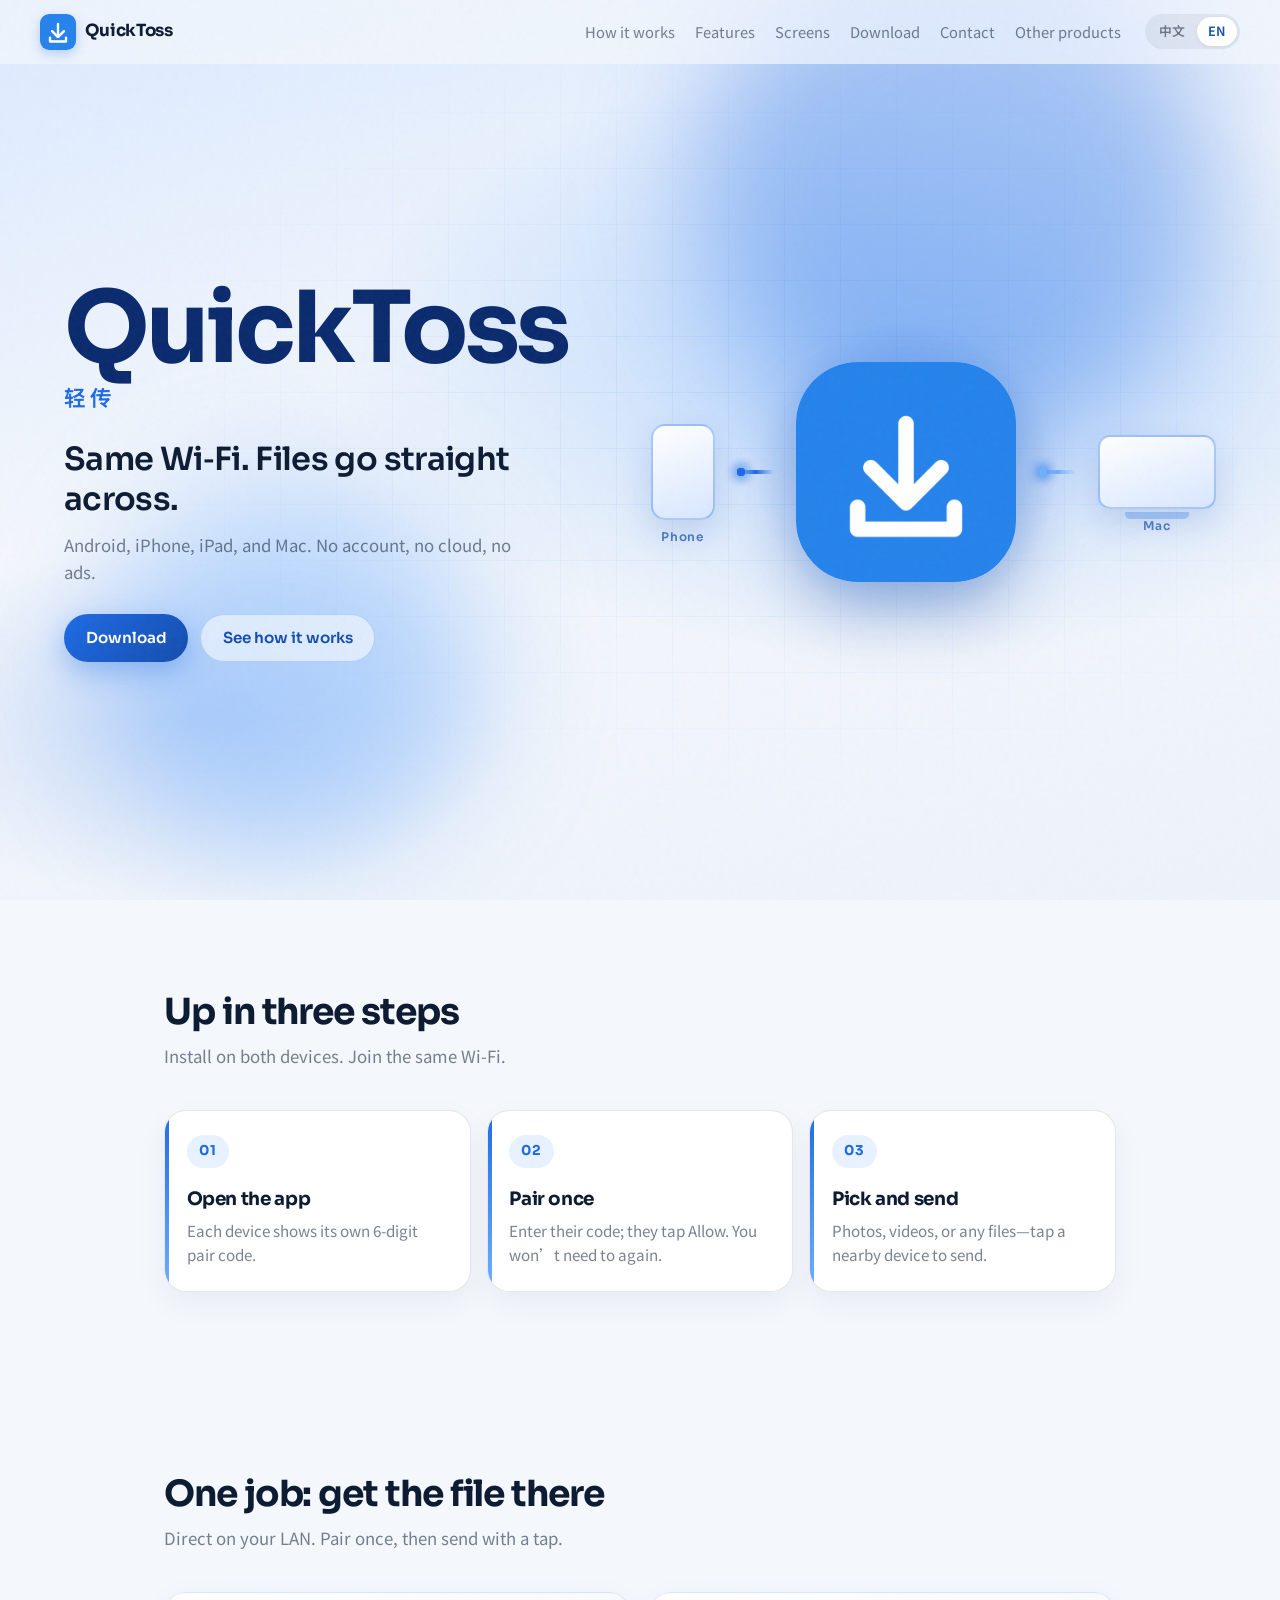
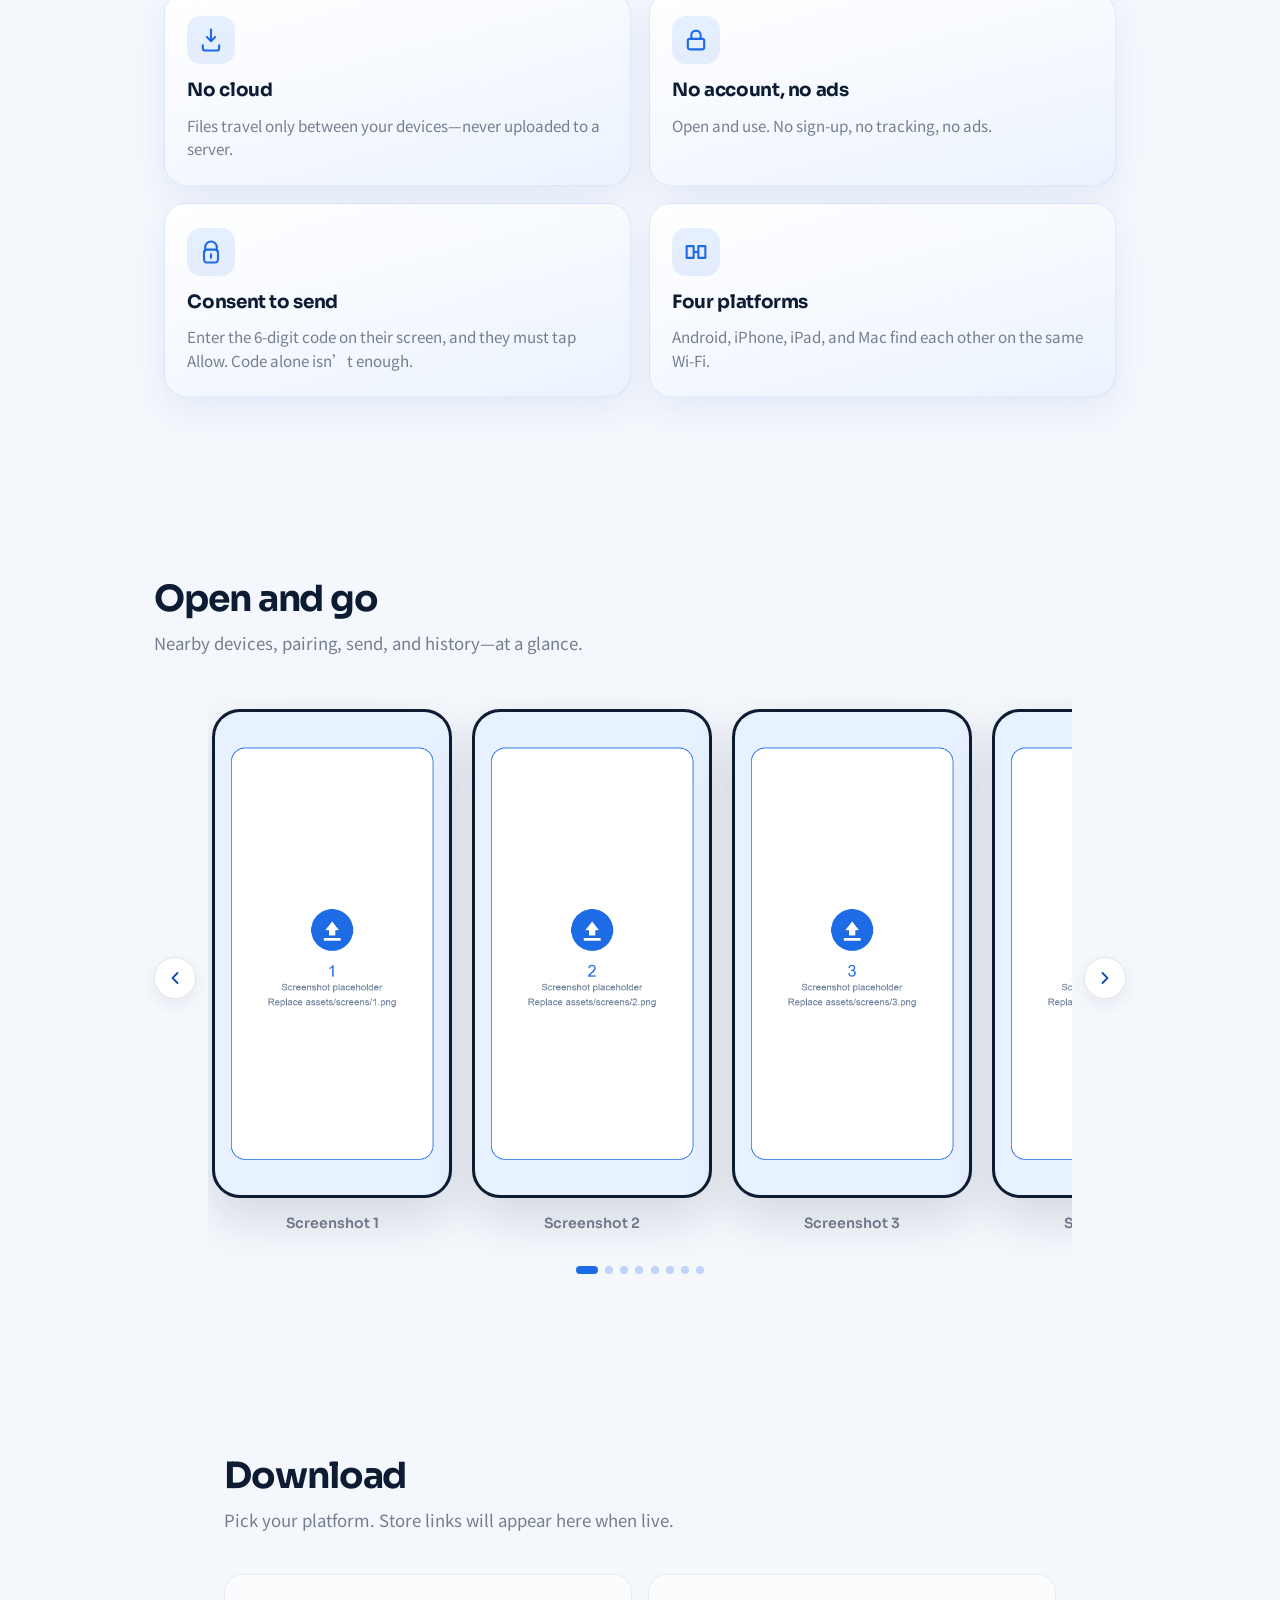
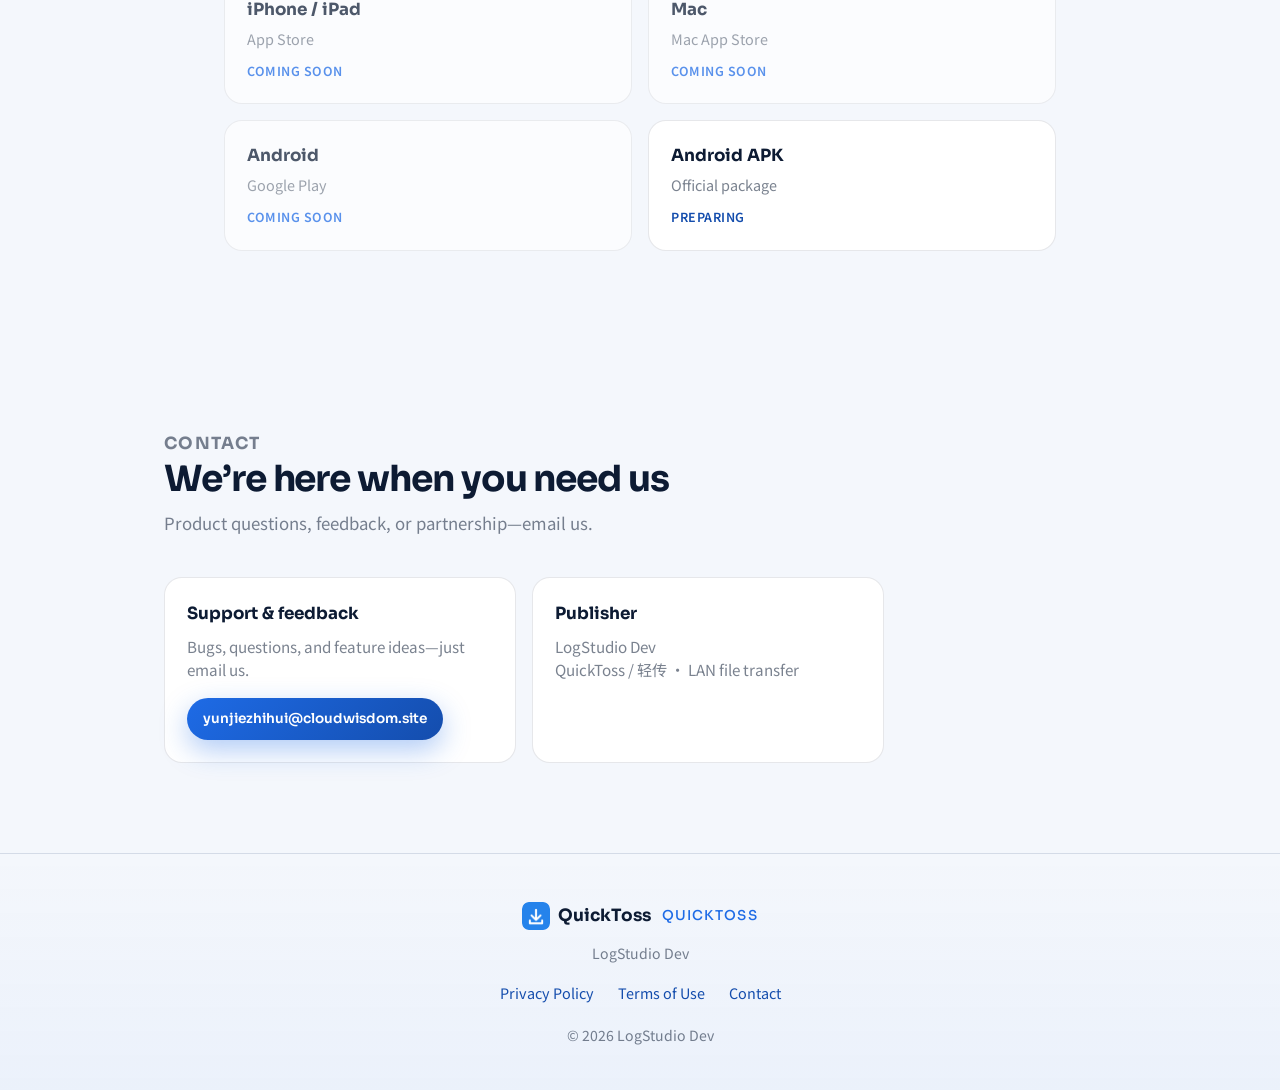
==== commit e5e7c78a: "Add eight screenshot slots and a LogSuite “Other products” nav link. Co-authored-by: Cursor <cursora" ====
--- a/index.html
+++ b/index.html
@@ -28,6 +28,7 @@
       <a href="#screens" data-i18n="nav.screens">界面</a>
       <a href="#download" data-i18n="nav.download">下载</a>
       <a href="#contact" data-i18n="nav.contact">联系</a>
+      <a href="https://logstudiodev.github.io/LogSuiteWebSite/" target="_blank" rel="noopener noreferrer" data-i18n="nav.more">其他产品</a>
     </nav>
     <div class="lang" role="group" aria-label="Language">
       <button type="button" class="lang-btn is-active" data-lang="zh">中文</button>
@@ -179,53 +180,52 @@
         </button>
         <div class="carousel-track" data-carousel-track>
           <figure class="phone-frame">
-            <div class="phone-notch"></div>
-            <div class="mock mock-home">
-              <header class="mock-bar">
-                <span class="mock-title" data-i18n="mock.home">轻传</span>
-                <span class="mock-icons">⋯</span>
-              </header>
-              <p class="mock-code-label" data-i18n="mock.code">本机配对码</p>
-              <p class="mock-code">482 791</p>
-              <p class="mock-sub" data-i18n="mock.nearby">附近设备</p>
-              <div class="mock-peer"><span>Mac · 书房</span><em data-i18n="mock.send">发送</em></div>
-              <div class="mock-peer"><span>Pixel 8</span><em data-i18n="mock.send">发送</em></div>
-            </div>
-            <figcaption data-i18n="screens.c1">主页 · 附近设备</figcaption>
-          </figure>
-          <figure class="phone-frame">
-            <div class="phone-notch"></div>
-            <div class="mock mock-pair">
-              <header class="mock-bar"><span class="mock-title" data-i18n="mock.pair">配对请求</span></header>
-              <p class="mock-pair-from" data-i18n="mock.pair.from">「Mac · 书房」想发给你文件</p>
-              <p class="mock-pair-hint" data-i18n="mock.pair.hint">确认是你认识的设备再允许</p>
-              <div class="mock-pair-actions">
-                <span class="mock-btn ghost" data-i18n="mock.deny">拒绝</span>
-                <span class="mock-btn primary" data-i18n="mock.allow">允许</span>
-              </div>
-            </div>
-            <figcaption data-i18n="screens.c2">配对 · 对方确认</figcaption>
-          </figure>
-          <figure class="phone-frame">
-            <div class="phone-notch"></div>
-            <div class="mock mock-send">
-              <header class="mock-bar"><span class="mock-title" data-i18n="mock.sending">发送中</span></header>
-              <div class="mock-file">vacation.jpg</div>
-              <div class="mock-progress"><i style="width:68%"></i></div>
-              <p class="mock-pct">68% · 12 MB / 18 MB</p>
-              <p class="mock-to" data-i18n="mock.to">发往 Mac · 书房</p>
-            </div>
-            <figcaption data-i18n="screens.c3">传输进度</figcaption>
-          </figure>
-          <figure class="phone-frame">
-            <div class="phone-notch"></div>
-            <div class="mock mock-hist">
-              <header class="mock-bar"><span class="mock-title" data-i18n="mock.history">传输记录</span></header>
-              <div class="mock-row"><b>vacation.jpg</b><span>收到 · 刚才</span></div>
-              <div class="mock-row"><b>合同.pdf</b><span>已发 · 昨天</span></div>
-              <div class="mock-row"><b>clip.mp4</b><span>收到 · 昨天</span></div>
-            </div>
-            <figcaption data-i18n="screens.c4">历史记录</figcaption>
+            <div class="phone-shot">
+              <img src="assets/screens/1.png" width="800" height="1632" alt="" data-i18n-alt="screens.c1" loading="lazy" />
+            </div>
+            <figcaption data-i18n="screens.c1">截图 1</figcaption>
+          </figure>
+          <figure class="phone-frame">
+            <div class="phone-shot">
+              <img src="assets/screens/2.png" width="800" height="1632" alt="" data-i18n-alt="screens.c2" loading="lazy" />
+            </div>
+            <figcaption data-i18n="screens.c2">截图 2</figcaption>
+          </figure>
+          <figure class="phone-frame">
+            <div class="phone-shot">
+              <img src="assets/screens/3.png" width="800" height="1632" alt="" data-i18n-alt="screens.c3" loading="lazy" />
+            </div>
+            <figcaption data-i18n="screens.c3">截图 3</figcaption>
+          </figure>
+          <figure class="phone-frame">
+            <div class="phone-shot">
+              <img src="assets/screens/4.png" width="800" height="1632" alt="" data-i18n-alt="screens.c4" loading="lazy" />
+            </div>
+            <figcaption data-i18n="screens.c4">截图 4</figcaption>
+          </figure>
+          <figure class="phone-frame">
+            <div class="phone-shot">
+              <img src="assets/screens/5.png" width="800" height="1632" alt="" data-i18n-alt="screens.c5" loading="lazy" />
+            </div>
+            <figcaption data-i18n="screens.c5">截图 5</figcaption>
+          </figure>
+          <figure class="phone-frame">
+            <div class="phone-shot">
+              <img src="assets/screens/6.png" width="800" height="1632" alt="" data-i18n-alt="screens.c6" loading="lazy" />
+            </div>
+            <figcaption data-i18n="screens.c6">截图 6</figcaption>
+          </figure>
+          <figure class="phone-frame">
+            <div class="phone-shot">
+              <img src="assets/screens/7.png" width="800" height="1632" alt="" data-i18n-alt="screens.c7" loading="lazy" />
+            </div>
+            <figcaption data-i18n="screens.c7">截图 7</figcaption>
+          </figure>
+          <figure class="phone-frame">
+            <div class="phone-shot">
+              <img src="assets/screens/8.png" width="800" height="1632" alt="" data-i18n-alt="screens.c8" loading="lazy" />
+            </div>
+            <figcaption data-i18n="screens.c8">截图 8</figcaption>
           </figure>
         </div>
         <button class="carousel-nav carousel-next" type="button" aria-label="Next" data-carousel-next>
--- a/styles.css
+++ b/styles.css
@@ -686,23 +686,20 @@
   scroll-snap-align: center;
 }
 
-.phone-frame .phone-notch {
-  width: 38%;
-  height: 10px;
-  margin: 0 auto -10px;
-  position: relative;
-  z-index: 2;
-  border-radius: 0 0 10px 10px;
+.phone-shot {
+  border-radius: 28px;
+  overflow: hidden;
+  border: 3px solid #0d1b33;
   background: #0d1b33;
-}
-
-.phone-frame .mock {
-  min-height: 420px;
-  padding: 1.35rem 1rem 1.1rem;
-  border-radius: 28px;
-  background: linear-gradient(180deg, #f7f9fc 0%, #eef3fb 100%);
-  border: 3px solid #0d1b33;
   box-shadow: 0 20px 48px rgba(13, 27, 51, 0.14);
+  aspect-ratio: 800 / 1632;
+}
+
+.phone-shot img {
+  width: 100%;
+  height: 100%;
+  object-fit: cover;
+  display: block;
 }
 
 .phone-frame figcaption {
@@ -711,149 +708,6 @@
   font-family: var(--font-display);
   font-size: 0.88rem;
   font-weight: 600;
-  color: var(--muted);
-}
-
-.mock-bar {
-  display: flex;
-  justify-content: space-between;
-  align-items: center;
-  margin-bottom: 1.1rem;
-}
-
-.mock-title {
-  font-family: var(--font-display);
-  font-weight: 700;
-  font-size: 1.05rem;
-}
-
-.mock-icons {
-  color: var(--muted);
-  letter-spacing: 0.1em;
-}
-
-.mock-code-label,
-.mock-sub {
-  margin: 0;
-  font-size: 0.78rem;
-  color: var(--muted);
-}
-
-.mock-code {
-  margin: 0.25rem 0 1.2rem;
-  font-family: var(--font-display);
-  font-size: 1.85rem;
-  font-weight: 700;
-  letter-spacing: 0.12em;
-  color: var(--blue-ink);
-}
-
-.mock-sub {
-  margin-bottom: 0.55rem;
-}
-
-.mock-peer {
-  display: flex;
-  justify-content: space-between;
-  align-items: center;
-  padding: 0.75rem 0.85rem;
-  margin-bottom: 0.55rem;
-  border-radius: 14px;
-  background: var(--white);
-  border: 1px solid var(--line);
-  font-size: 0.9rem;
-}
-
-.mock-peer em {
-  font-style: normal;
-  font-weight: 700;
-  font-size: 0.78rem;
-  color: var(--blue);
-}
-
-.mock-pair-from {
-  margin: 2rem 0 0.5rem;
-  font-family: var(--font-display);
-  font-weight: 600;
-  font-size: 1.05rem;
-  line-height: 1.35;
-}
-
-.mock-pair-hint {
-  margin: 0 0 2rem;
-  color: var(--muted);
-  font-size: 0.88rem;
-}
-
-.mock-pair-actions {
-  display: flex;
-  gap: 0.6rem;
-}
-
-.mock-btn {
-  flex: 1;
-  text-align: center;
-  padding: 0.7rem 0.5rem;
-  border-radius: 999px;
-  font-size: 0.88rem;
-  font-weight: 700;
-}
-
-.mock-btn.ghost {
-  background: rgba(13, 27, 51, 0.06);
-  color: var(--ink);
-}
-
-.mock-btn.primary {
-  background: var(--blue);
-  color: var(--white);
-}
-
-.mock-file {
-  margin: 2rem 0 1rem;
-  padding: 1rem;
-  border-radius: 14px;
-  background: var(--white);
-  border: 1px solid var(--line);
-  font-family: var(--font-display);
-  font-weight: 600;
-}
-
-.mock-progress {
-  height: 8px;
-  border-radius: 999px;
-  background: rgba(30, 107, 230, 0.15);
-  overflow: hidden;
-}
-
-.mock-progress i {
-  display: block;
-  height: 100%;
-  border-radius: inherit;
-  background: linear-gradient(90deg, var(--blue), var(--sky));
-}
-
-.mock-pct,
-.mock-to {
-  margin: 0.55rem 0 0;
-  font-size: 0.85rem;
-  color: var(--muted);
-}
-
-.mock-row {
-  display: flex;
-  flex-direction: column;
-  gap: 0.15rem;
-  padding: 0.85rem 0;
-  border-bottom: 1px solid var(--line);
-}
-
-.mock-row b {
-  font-size: 0.95rem;
-}
-
-.mock-row span {
-  font-size: 0.78rem;
   color: var(--muted);
 }
 
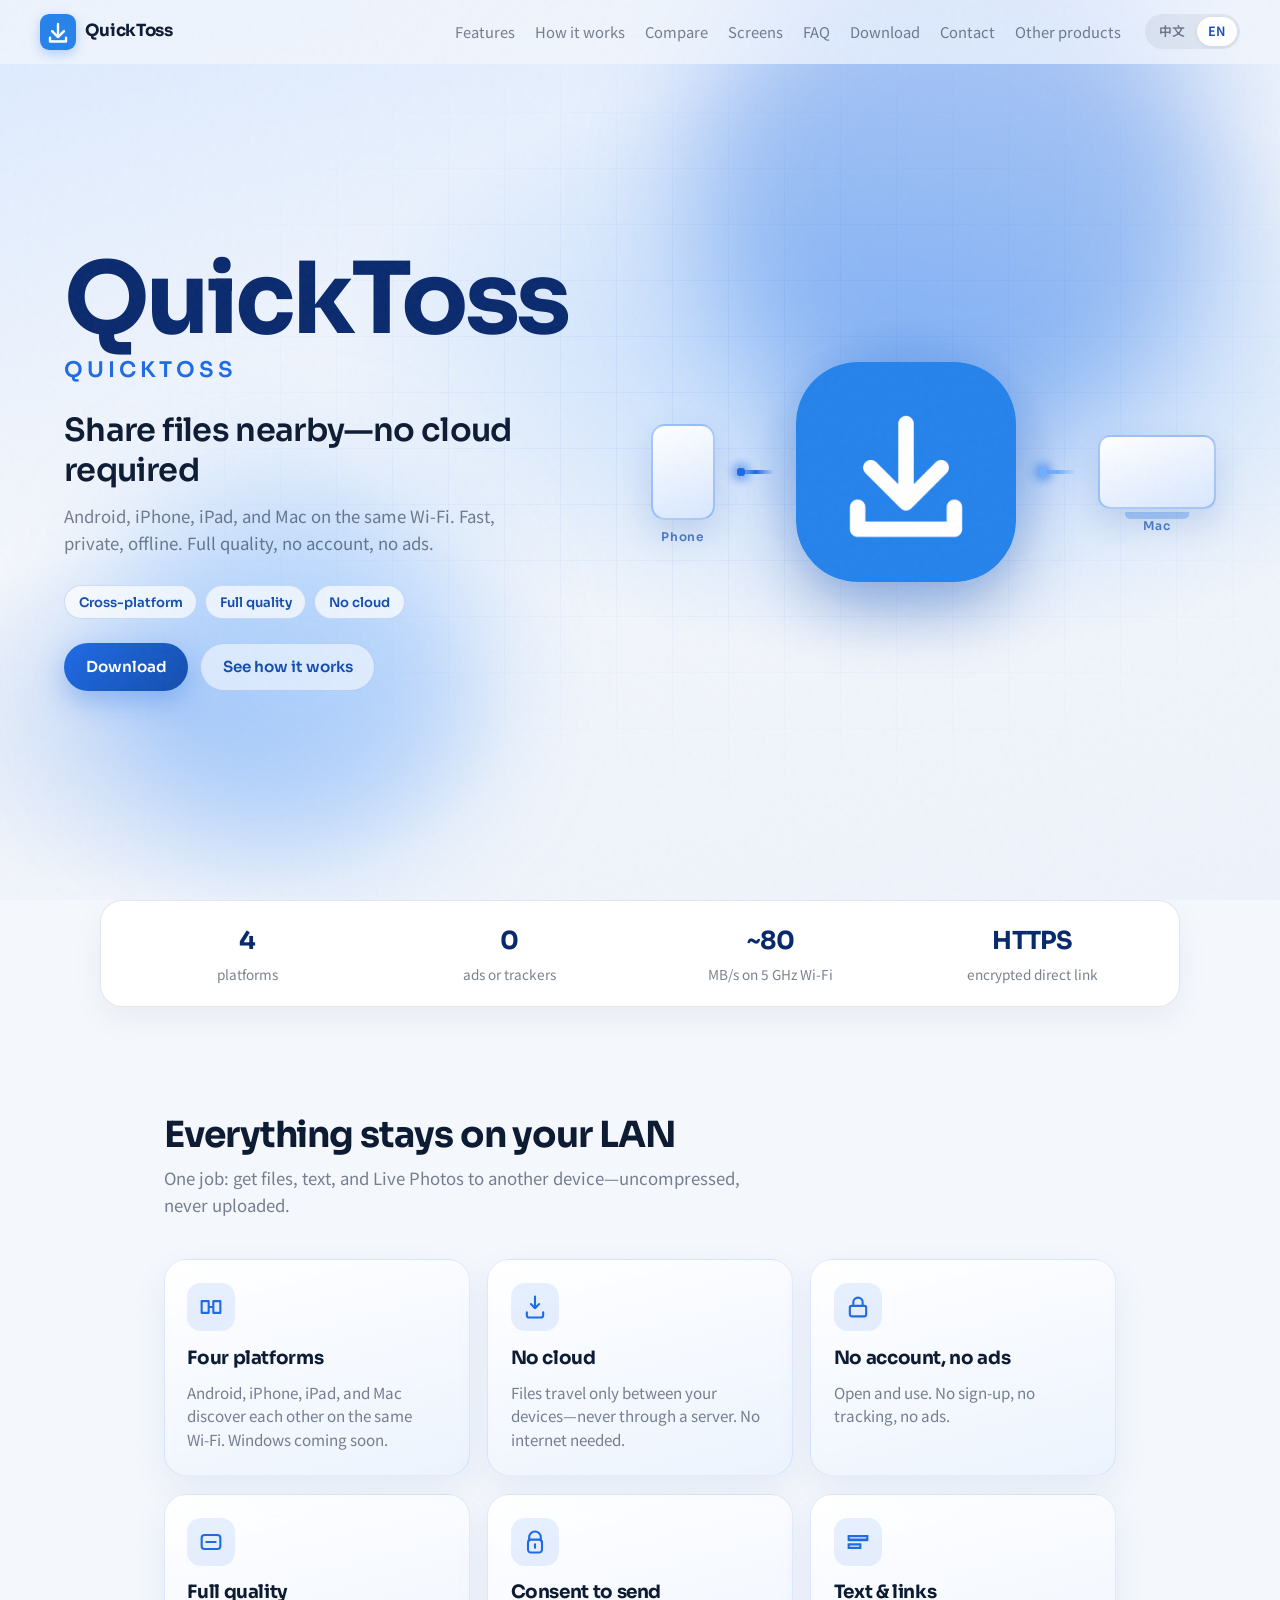
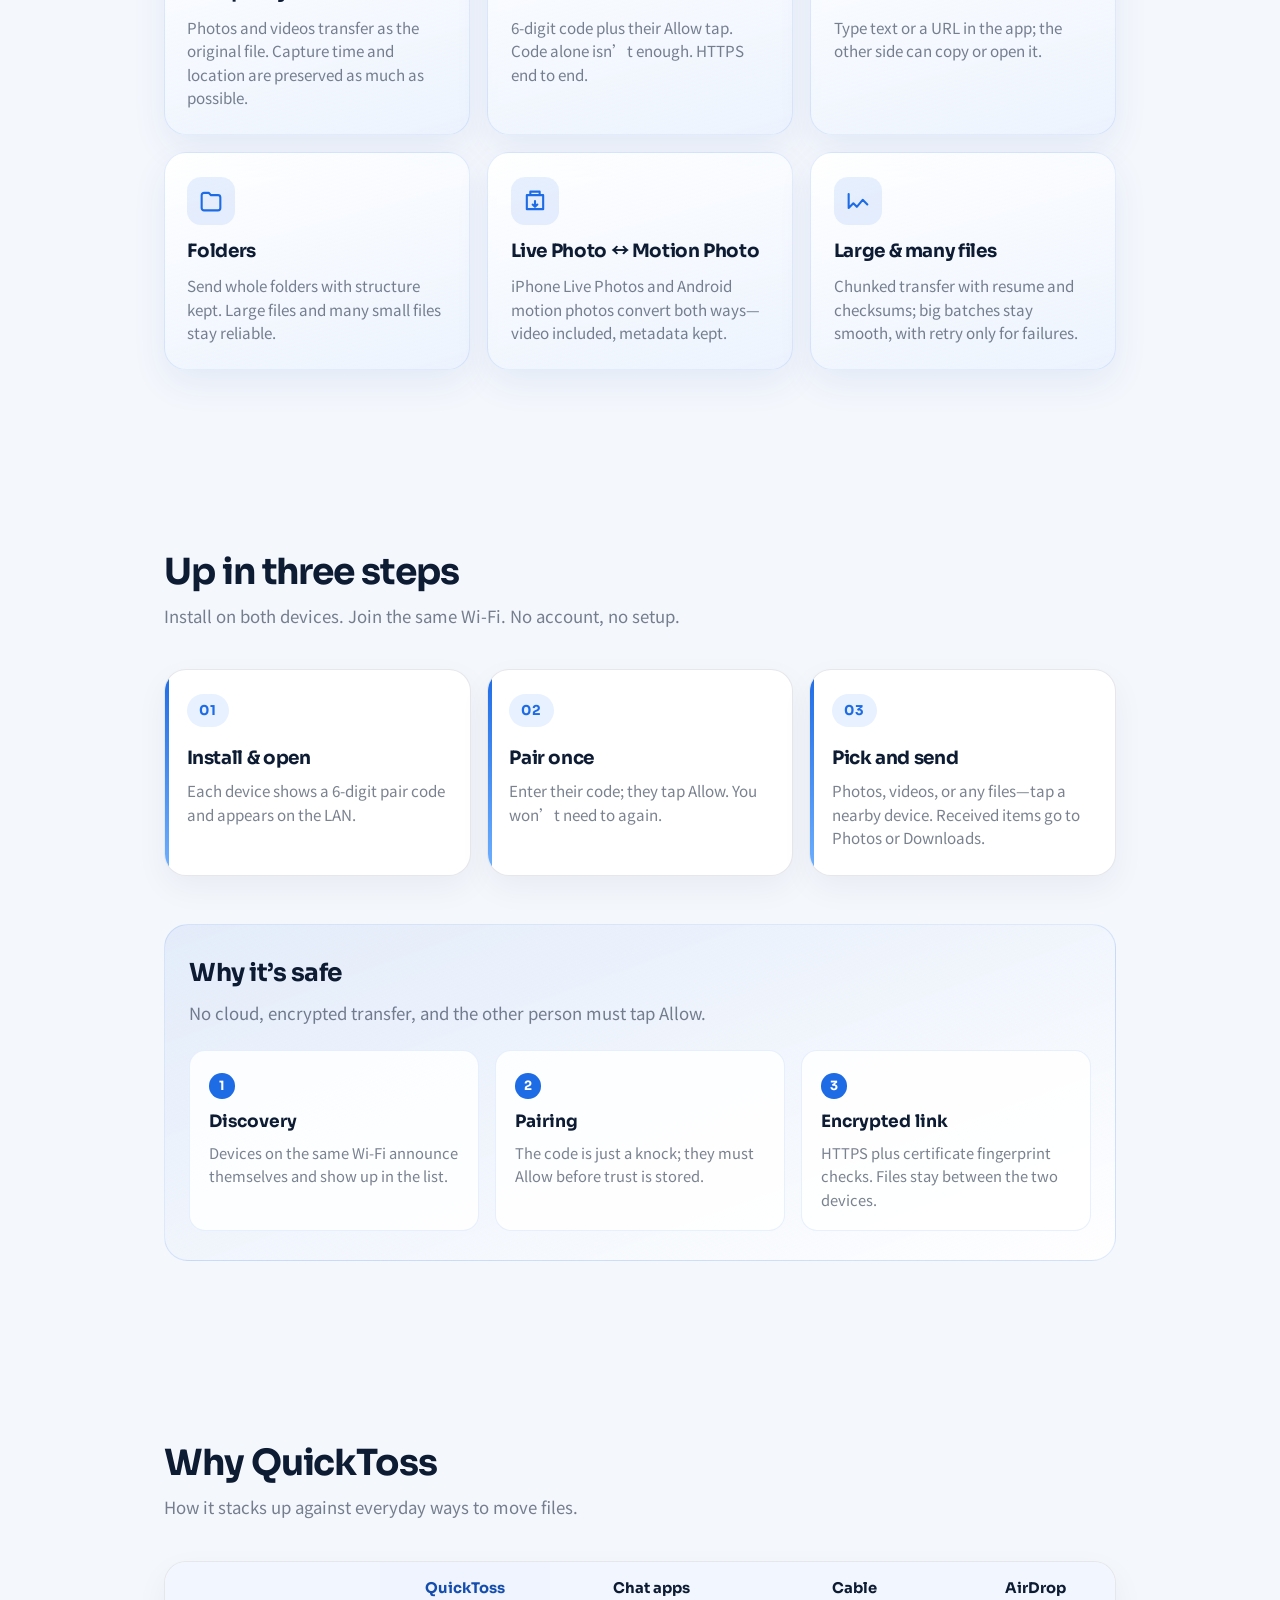
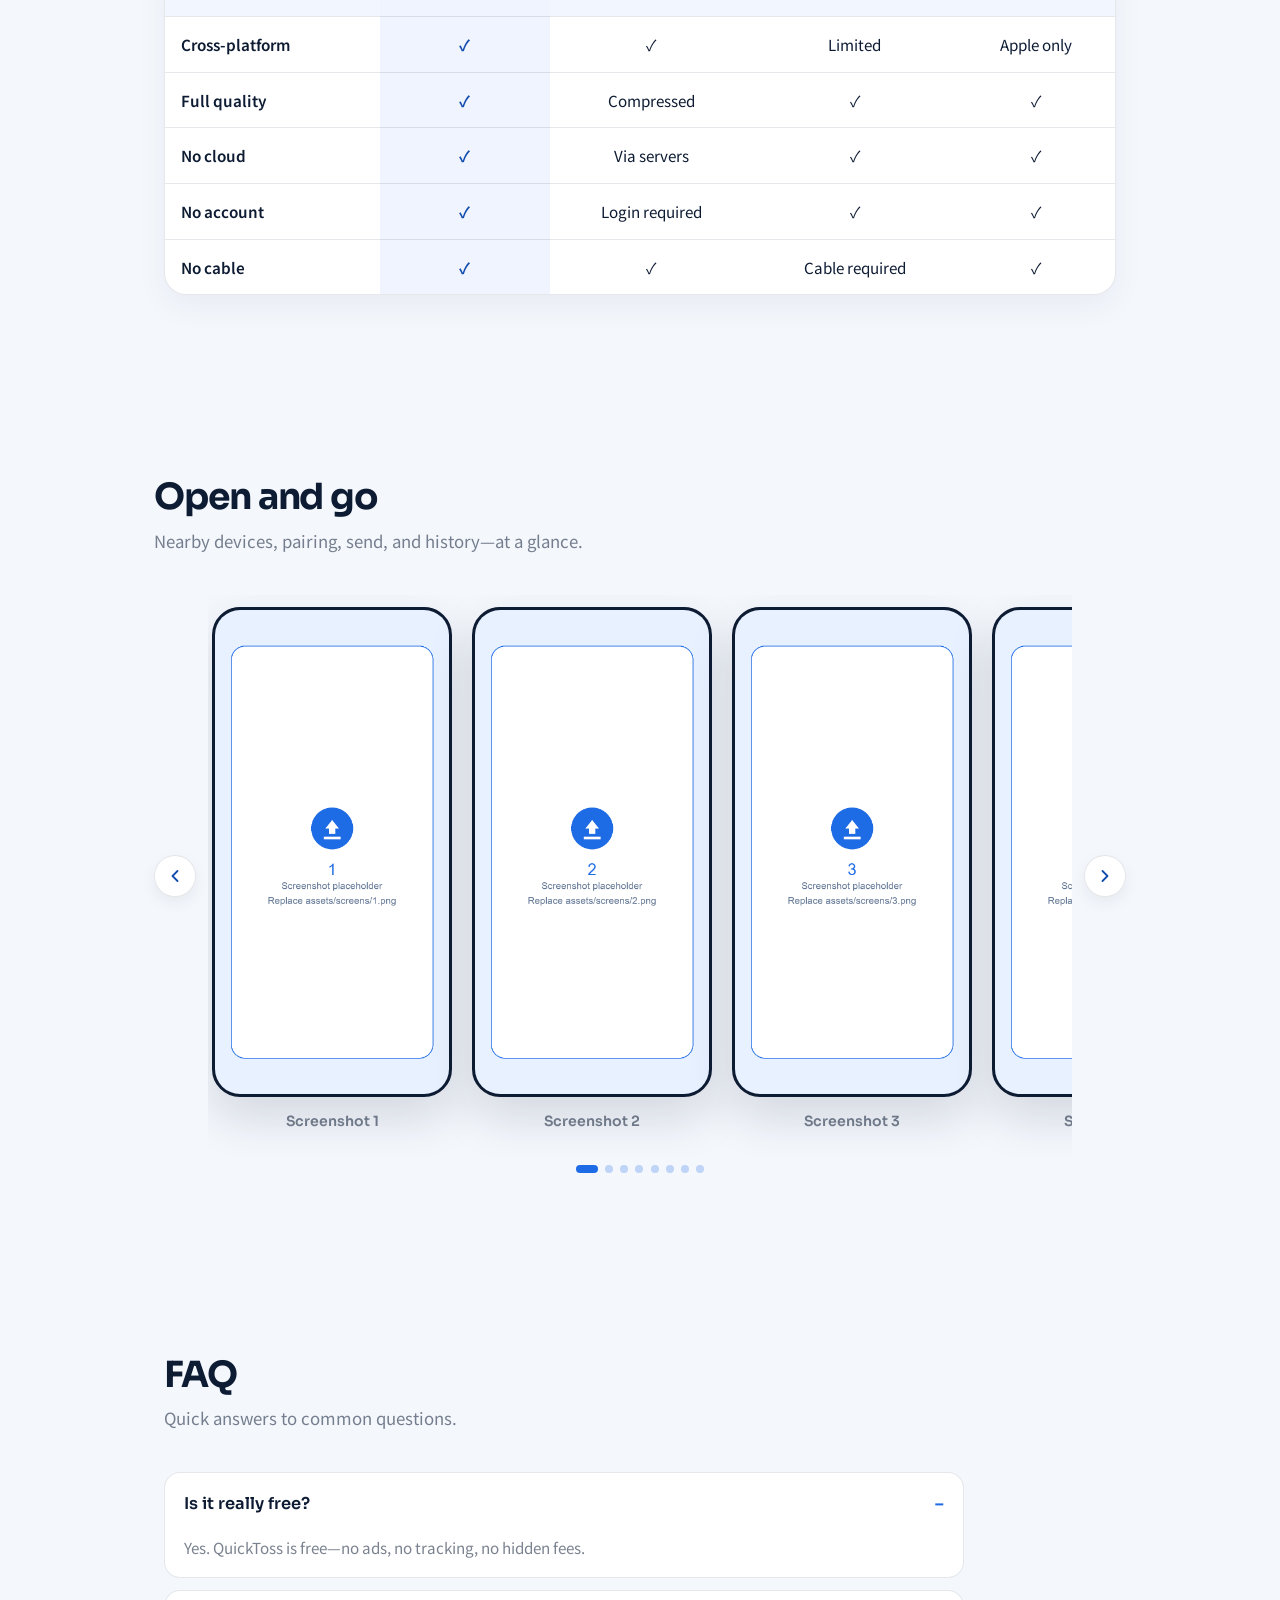
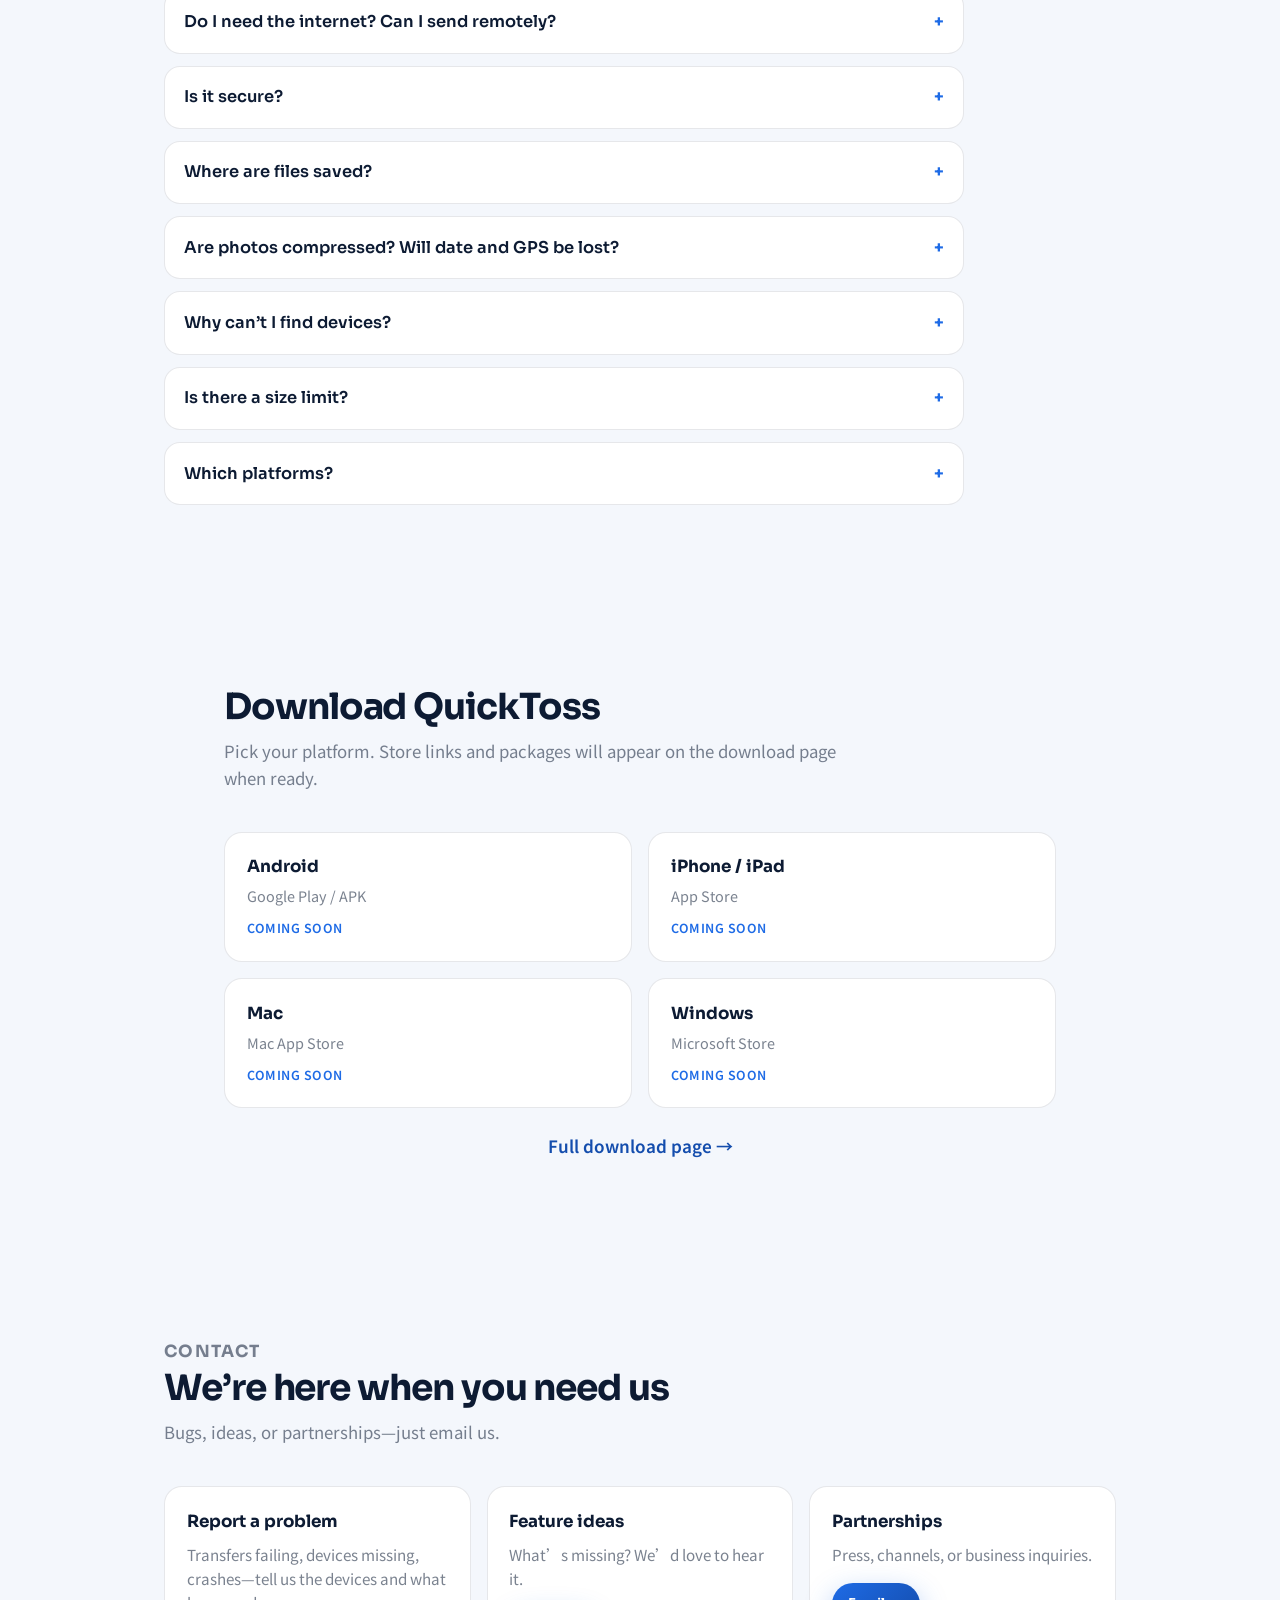
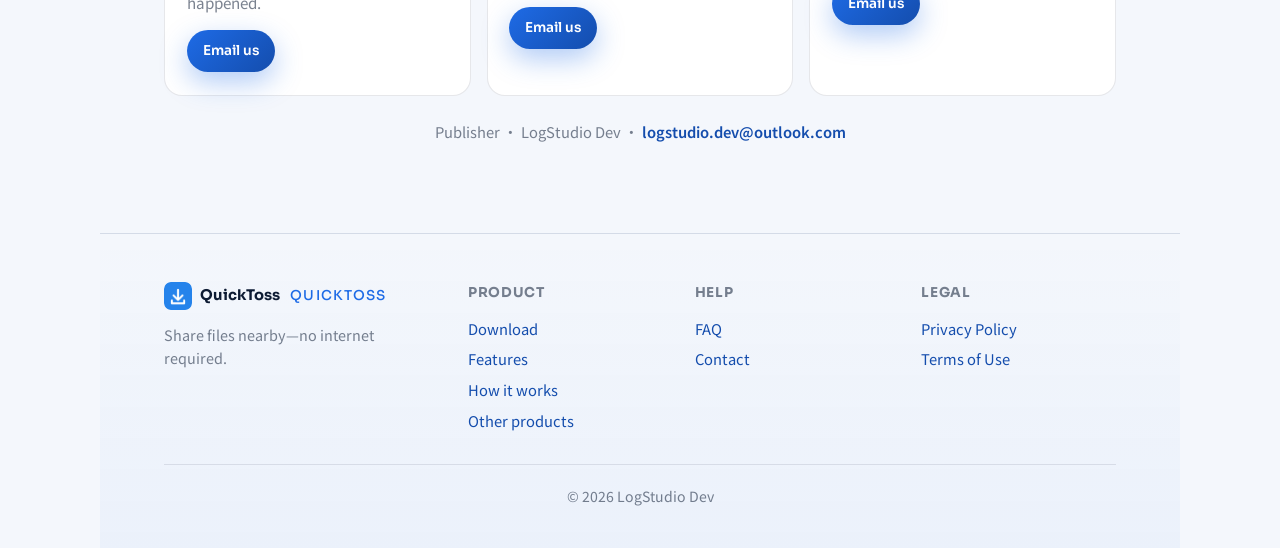
==== commit efa37c93: "Expand the product site with features, FAQ, compare, and a download page. Make the homepage explain " ====
--- a/index.html
+++ b/index.html
@@ -4,9 +4,9 @@
   <meta charset="utf-8" />
   <meta name="viewport" content="width=device-width, initial-scale=1" />
   <title>轻传 · QuickToss</title>
-  <meta name="description" content="同一 Wi‑Fi，手机与电脑之间直接传文件。无账号，不经过云，无广告。" />
+  <meta name="description" content="同一 Wi‑Fi，安卓、iPhone、iPad、Mac 之间直接传文件。原画质、不经过云、无账号、无广告。" />
   <meta property="og:title" content="轻传 · QuickToss" />
-  <meta property="og:description" content="同一 Wi‑Fi，手机与电脑之间直接传文件。无账号，不经过云，无广告。" />
+  <meta property="og:description" content="同一 Wi‑Fi，安卓、iPhone、iPad、Mac 之间直接传文件。原画质、不经过云、无账号、无广告。" />
   <meta property="og:image" content="assets/icon.png" />
   <link rel="icon" type="image/png" href="assets/favicon.png" />
   <link rel="preconnect" href="https://fonts.googleapis.com" />
@@ -23,10 +23,12 @@
       <span data-i18n="brand">轻传</span>
     </a>
     <nav class="top-nav">
+      <a href="#features" data-i18n="nav.features">功能</a>
       <a href="#how" data-i18n="nav.how">怎么用</a>
-      <a href="#features" data-i18n="nav.features">特点</a>
+      <a href="#compare" data-i18n="nav.compare">对比</a>
       <a href="#screens" data-i18n="nav.screens">界面</a>
-      <a href="#download" data-i18n="nav.download">下载</a>
+      <a href="#faq" data-i18n="nav.faq">常见问题</a>
+      <a href="download.html" data-i18n="nav.download">下载</a>
       <a href="#contact" data-i18n="nav.contact">联系</a>
       <a href="https://logstudiodev.github.io/LogSuiteWebSite/" target="_blank" rel="noopener noreferrer" data-i18n="nav.more">其他产品</a>
     </nav>
@@ -45,128 +47,225 @@
       </div>
 
       <div class="hero-copy">
-        <p class="hero-brand" data-i18n="hero.brand">轻传</p>
-        <p class="hero-aka" data-i18n="hero.aka">QuickToss</p>
-        <h1 data-i18n="hero.title">同一 Wi‑Fi，文件直接过去</h1>
-        <p class="hero-lead" data-i18n="hero.lead">安卓、iPhone、iPad、Mac 互相传。无账号，不经过云，无广告。</p>
+        <p class="hero-brand" data-i18n="brand">轻传</p>
+        <p class="hero-aka">QuickToss</p>
+        <h1 data-i18n="hero.title">无需云端，与附近设备分享文件</h1>
+        <p class="hero-lead" data-i18n="hero.lead">安卓、iPhone、iPad、Mac 同一 Wi‑Fi 直接互传。快速、私密、离线。原画质不压缩，无账号、无广告。</p>
+        <ul class="hero-pills" aria-label="highlights">
+          <li data-i18n="hero.pill1">跨系统</li>
+          <li data-i18n="hero.pill2">原画质</li>
+          <li data-i18n="hero.pill3">不经过云</li>
+        </ul>
         <div class="hero-cta">
-          <a class="btn btn-primary" href="#download" data-i18n="hero.cta">立即下载</a>
+          <a class="btn btn-primary" href="download.html" data-i18n="hero.cta">立即下载</a>
           <a class="btn btn-ghost" href="#how" data-i18n="hero.secondary">看看怎么用</a>
         </div>
       </div>
 
-      <!-- Desktop: large transfer stage fills the right column -->
       <div class="hero-stage hero-stage-desk" aria-hidden="true">
-        <div class="stage-device stage-phone">
-          <span class="stage-label">Phone</span>
-        </div>
-        <div class="stage-beam">
-          <span class="packet p1"></span>
-          <span class="packet p2"></span>
-          <span class="packet p3"></span>
-        </div>
-        <div class="stage-icon">
-          <img src="assets/icon.png" width="200" height="200" alt="" />
-        </div>
-        <div class="stage-beam stage-beam-r">
-          <span class="packet p1"></span>
-          <span class="packet p2"></span>
-          <span class="packet p3"></span>
-        </div>
-        <div class="stage-device stage-mac">
-          <span class="stage-label">Mac</span>
-        </div>
-      </div>
-
-      <!-- Mobile: compact stage, separate sizing -->
+        <div class="stage-device stage-phone"><span class="stage-label">Phone</span></div>
+        <div class="stage-beam"><span class="packet p1"></span><span class="packet p2"></span><span class="packet p3"></span></div>
+        <div class="stage-icon"><img src="assets/icon.png" width="200" height="200" alt="" /></div>
+        <div class="stage-beam stage-beam-r"><span class="packet p1"></span><span class="packet p2"></span><span class="packet p3"></span></div>
+        <div class="stage-device stage-mac"><span class="stage-label">Mac</span></div>
+      </div>
+
       <div class="hero-stage hero-stage-mobi" aria-hidden="true">
-        <div class="stage-device stage-phone">
-          <span class="stage-label">Phone</span>
-        </div>
-        <div class="stage-beam">
-          <span class="packet p1"></span>
-          <span class="packet p2"></span>
-          <span class="packet p3"></span>
-        </div>
-        <div class="stage-icon">
-          <img src="assets/icon.png" width="64" height="64" alt="" />
-        </div>
-        <div class="stage-beam stage-beam-r">
-          <span class="packet p1"></span>
-          <span class="packet p2"></span>
-          <span class="packet p3"></span>
-        </div>
-        <div class="stage-device stage-mac">
-          <span class="stage-label">Mac</span>
-        </div>
-      </div>
+        <div class="stage-device stage-phone"><span class="stage-label">Phone</span></div>
+        <div class="stage-beam"><span class="packet p1"></span><span class="packet p2"></span><span class="packet p3"></span></div>
+        <div class="stage-icon"><img src="assets/icon.png" width="64" height="64" alt="" /></div>
+        <div class="stage-beam stage-beam-r"><span class="packet p1"></span><span class="packet p2"></span><span class="packet p3"></span></div>
+        <div class="stage-device stage-mac"><span class="stage-label">Mac</span></div>
+      </div>
+    </section>
+
+    <section class="stats" aria-label="facts">
+      <div class="stats-inner">
+        <div class="stat"><strong data-i18n="stats.s1.n">4</strong><span data-i18n="stats.s1.l">个平台互通</span></div>
+        <div class="stat"><strong data-i18n="stats.s2.n">0</strong><span data-i18n="stats.s2.l">广告与追踪</span></div>
+        <div class="stat"><strong data-i18n="stats.s3.n">~80</strong><span data-i18n="stats.s3.l">MB/s（5G Wi‑Fi 实测）</span></div>
+        <div class="stat"><strong data-i18n="stats.s4.n">HTTPS</strong><span data-i18n="stats.s4.l">加密直连</span></div>
+      </div>
+    </section>
+
+    <section class="section features" id="features">
+      <div class="section-head">
+        <h2 data-i18n="features.title">你需要的，都在局域网里完成</h2>
+        <p data-i18n="features.lead">轻传只做一件事：把文件、文字、实况照片稳稳送到另一台设备，不压缩、不上传。</p>
+      </div>
+      <ul class="feature-grid feature-grid-3">
+        <li class="feature-card">
+          <span class="feature-icon" aria-hidden="true">
+            <svg width="28" height="28" viewBox="0 0 24 24" fill="none"><path d="M4 7h6v10H4V7zm10 0h6v10h-6V7zM10 12h4" stroke="currentColor" stroke-width="1.8" stroke-linecap="round" stroke-linejoin="round"/></svg>
+          </span>
+          <strong data-i18n="features.f1.t">四端互通</strong>
+          <span data-i18n="features.f1.d">安卓、iPhone、iPad、Mac 同一 Wi‑Fi 互相发现、互相传。Windows 即将推出。</span>
+        </li>
+        <li class="feature-card">
+          <span class="feature-icon" aria-hidden="true">
+            <svg width="28" height="28" viewBox="0 0 24 24" fill="none"><path d="M12 3v10m0 0l-3.5-3.5M12 13l3.5-3.5M5 16.5V19a2 2 0 002 2h10a2 2 0 002-2v-2.5" stroke="currentColor" stroke-width="1.8" stroke-linecap="round" stroke-linejoin="round"/></svg>
+          </span>
+          <strong data-i18n="features.f2.t">不经过云</strong>
+          <span data-i18n="features.f2.d">文件只在两台设备之间走，不经过任何服务器，不需要互联网。</span>
+        </li>
+        <li class="feature-card">
+          <span class="feature-icon" aria-hidden="true">
+            <svg width="28" height="28" viewBox="0 0 24 24" fill="none"><path d="M8 11V8a4 4 0 118 0v3M6.5 11h11a1.5 1.5 0 011.5 1.5v6A1.5 1.5 0 0117.5 20h-11A1.5 1.5 0 015 18.5v-6A1.5 1.5 0 016.5 11z" stroke="currentColor" stroke-width="1.8" stroke-linecap="round" stroke-linejoin="round"/></svg>
+          </span>
+          <strong data-i18n="features.f3.t">无账号无广告</strong>
+          <span data-i18n="features.f3.d">打开就能用。没有注册，没有追踪，没有广告。</span>
+        </li>
+        <li class="feature-card">
+          <span class="feature-icon" aria-hidden="true">
+            <svg width="28" height="28" viewBox="0 0 24 24" fill="none"><path d="M4 8.5A2.5 2.5 0 016.5 6h11A2.5 2.5 0 0120 8.5v7a2.5 2.5 0 01-2.5 2.5h-11A2.5 2.5 0 014 15.5v-7zM8 12h8" stroke="currentColor" stroke-width="1.8" stroke-linecap="round"/></svg>
+          </span>
+          <strong data-i18n="features.f4.t">原画质不压缩</strong>
+          <span data-i18n="features.f4.d">照片、视频按原文件传输。拍摄时间、定位等信息尽量原样保留。</span>
+        </li>
+        <li class="feature-card">
+          <span class="feature-icon" aria-hidden="true">
+            <svg width="28" height="28" viewBox="0 0 24 24" fill="none"><path d="M7 11V8a5 5 0 0110 0v3M12 14v3M8.5 21h7A2.5 2.5 0 0018 18.5v-6A2.5 2.5 0 0015.5 10h-7A2.5 2.5 0 006 12.5v6A2.5 2.5 0 008.5 21z" stroke="currentColor" stroke-width="1.8" stroke-linecap="round" stroke-linejoin="round"/></svg>
+          </span>
+          <strong data-i18n="features.f5.t">配对才可发</strong>
+          <span data-i18n="features.f5.d">6 位配对码 + 对方点「允许」。只知道码发不过去。全程 HTTPS 加密。</span>
+        </li>
+        <li class="feature-card">
+          <span class="feature-icon" aria-hidden="true">
+            <svg width="28" height="28" viewBox="0 0 24 24" fill="none"><path d="M4 7h16v3H4V7zm0 7h10v3H4v-3zm0-3.5h16" stroke="currentColor" stroke-width="1.8" stroke-linecap="round"/></svg>
+          </span>
+          <strong data-i18n="features.f6.t">文字与链接</strong>
+          <span data-i18n="features.f6.d">在 App 里输入文字或链接发给对方，对方可复制或一键打开。</span>
+        </li>
+        <li class="feature-card">
+          <span class="feature-icon" aria-hidden="true">
+            <svg width="28" height="28" viewBox="0 0 24 24" fill="none"><path d="M4 7a2 2 0 012-2h4l2 2h6a2 2 0 012 2v9a2 2 0 01-2 2H6a2 2 0 01-2-2V7z" stroke="currentColor" stroke-width="1.8" stroke-linejoin="round"/></svg>
+          </span>
+          <strong data-i18n="features.f7.t">文件夹</strong>
+          <span data-i18n="features.f7.d">整夹发送，保留目录结构。大文件、超多文件也能稳稳传完。</span>
+        </li>
+        <li class="feature-card">
+          <span class="feature-icon" aria-hidden="true">
+            <svg width="28" height="28" viewBox="0 0 24 24" fill="none"><path d="M5 7h14v12H5V7zm3-3h8v3H8V4zm4 8v5m0 0l-2-2m2 2l2-2" stroke="currentColor" stroke-width="1.8" stroke-linecap="round" stroke-linejoin="round"/></svg>
+          </span>
+          <strong data-i18n="features.f8.t">实况照片互通</strong>
+          <span data-i18n="features.f8.d">iPhone 实况 ↔ 安卓动态照片互转，视频部分一起带走，信息尽量不丢。</span>
+        </li>
+        <li class="feature-card">
+          <span class="feature-icon" aria-hidden="true">
+            <svg width="28" height="28" viewBox="0 0 24 24" fill="none"><path d="M4 18V6m0 12l4-4 3 3 5-6 4 4" stroke="currentColor" stroke-width="1.8" stroke-linecap="round" stroke-linejoin="round"/></svg>
+          </span>
+          <strong data-i18n="features.f9.t">大文件与多文件</strong>
+          <span data-i18n="features.f9.d">大文件分块续传、边传边校验；一次发很多文件也不卡，失败的可单独重试。</span>
+        </li>
+      </ul>
     </section>
 
     <section class="section how" id="how">
       <div class="section-head">
         <h2 data-i18n="how.title">三步开始传</h2>
-        <p data-i18n="how.lead">两台设备都装上，连同一个 Wi‑Fi。</p>
+        <p data-i18n="how.lead">两台设备都装上，连同一个 Wi‑Fi。无需账号，无需配置。</p>
       </div>
       <ol class="steps">
         <li class="step-card">
           <span class="step-num">01</span>
           <div class="step-body">
-            <strong data-i18n="how.s1.t">打开应用</strong>
-            <p data-i18n="how.s1.d">每台设备会显示自己的 6 位配对码。</p>
+            <strong data-i18n="how.s1.t">安装并打开</strong>
+            <p data-i18n="how.s1.d">每台设备会显示自己的 6 位配对码，并在局域网里自动被发现。</p>
           </div>
         </li>
         <li class="step-card">
           <span class="step-num">02</span>
           <div class="step-body">
             <strong data-i18n="how.s2.t">第一次配对</strong>
-            <p data-i18n="how.s2.d">填对方的码，对方点「允许」。以后不用再填。</p>
+            <p data-i18n="how.s2.d">填对方屏幕上的码，对方点「允许」。以后互发不用再填。</p>
           </div>
         </li>
         <li class="step-card">
           <span class="step-num">03</span>
           <div class="step-body">
             <strong data-i18n="how.s3.t">选文件发送</strong>
-            <p data-i18n="how.s3.d">照片、视频或任意文件，点附近设备即可发出。</p>
+            <p data-i18n="how.s3.d">照片、视频或任意文件，点附近设备即可发出。收完进相册或下载文件夹。</p>
           </div>
         </li>
       </ol>
-    </section>
-
-    <section class="section features" id="features">
-      <div class="section-head">
-        <h2 data-i18n="features.title">只做一件事：把文件传过去</h2>
-        <p data-i18n="features.lead">局域网直连，配对一次，以后点一下就发。</p>
-      </div>
-      <ul class="feature-grid">
-        <li class="feature-card">
-          <span class="feature-icon" aria-hidden="true">
-            <svg width="28" height="28" viewBox="0 0 24 24" fill="none"><path d="M12 3v10m0 0l-3.5-3.5M12 13l3.5-3.5M5 16.5V19a2 2 0 002 2h10a2 2 0 002-2v-2.5" stroke="currentColor" stroke-width="1.8" stroke-linecap="round" stroke-linejoin="round"/></svg>
-          </span>
-          <strong data-i18n="features.f1.t">不经过云</strong>
-          <span data-i18n="features.f1.d">文件只在两台设备之间走，不上传到任何服务器。</span>
-        </li>
-        <li class="feature-card">
-          <span class="feature-icon" aria-hidden="true">
-            <svg width="28" height="28" viewBox="0 0 24 24" fill="none"><path d="M8 11V8a4 4 0 118 0v3M6.5 11h11a1.5 1.5 0 011.5 1.5v6A1.5 1.5 0 0117.5 20h-11A1.5 1.5 0 015 18.5v-6A1.5 1.5 0 016.5 11z" stroke="currentColor" stroke-width="1.8" stroke-linecap="round" stroke-linejoin="round"/></svg>
-          </span>
-          <strong data-i18n="features.f2.t">无账号无广告</strong>
-          <span data-i18n="features.f2.d">打开就能用。没有注册，没有追踪，没有广告。</span>
-        </li>
-        <li class="feature-card">
-          <span class="feature-icon" aria-hidden="true">
-            <svg width="28" height="28" viewBox="0 0 24 24" fill="none"><path d="M7 11V8a5 5 0 0110 0v3M12 14v3M8.5 21h7A2.5 2.5 0 0018 18.5v-6A2.5 2.5 0 0015.5 10h-7A2.5 2.5 0 006 12.5v6A2.5 2.5 0 008.5 21z" stroke="currentColor" stroke-width="1.8" stroke-linecap="round" stroke-linejoin="round"/></svg>
-          </span>
-          <strong data-i18n="features.f3.t">配对才可发</strong>
-          <span data-i18n="features.f3.d">对方屏幕上的 6 位码，还要对方点「允许」。只知道码发不过去。</span>
-        </li>
-        <li class="feature-card">
-          <span class="feature-icon" aria-hidden="true">
-            <svg width="28" height="28" viewBox="0 0 24 24" fill="none"><path d="M4 7h6v10H4V7zm10 0h6v10h-6V7zM10 12h4" stroke="currentColor" stroke-width="1.8" stroke-linecap="round" stroke-linejoin="round"/></svg>
-          </span>
-          <strong data-i18n="features.f4.t">四端互通</strong>
-          <span data-i18n="features.f4.d">安卓、iPhone、iPad、Mac，同一 Wi‑Fi 就能互相找、互相传。</span>
-        </li>
-      </ul>
+
+      <div class="safe-block">
+        <div class="section-head">
+          <h3 data-i18n="safe.title">为什么安全</h3>
+          <p data-i18n="safe.lead">文件不经过云，传输全程加密，还要对方亲手点「允许」。</p>
+        </div>
+        <ol class="safe-steps">
+          <li>
+            <strong data-i18n="safe.s1.t">自动发现</strong>
+            <p data-i18n="safe.s1.d">同一 Wi‑Fi 上的轻传设备互相广播，列表里就能看到对方。</p>
+          </li>
+          <li>
+            <strong data-i18n="safe.s2.t">配对确认</strong>
+            <p data-i18n="safe.s2.d">6 位码只是敲门；对方必须点「允许」才会建立信任。</p>
+          </li>
+          <li>
+            <strong data-i18n="safe.s3.t">加密直连</strong>
+            <p data-i18n="safe.s3.d">HTTPS + 证书指纹校验，文件只在两台设备之间走。</p>
+          </li>
+        </ol>
+      </div>
+    </section>
+
+    <section class="section compare" id="compare">
+      <div class="section-head">
+        <h2 data-i18n="compare.title">为什么用轻传</h2>
+        <p data-i18n="compare.lead">和日常传文件的几种方式比一比。</p>
+      </div>
+      <div class="compare-wrap">
+        <table class="compare-table">
+          <thead>
+            <tr>
+              <th data-i18n="compare.h0"></th>
+              <th class="is-highlight" data-i18n="compare.h1">轻传</th>
+              <th data-i18n="compare.h2">微信 / QQ</th>
+              <th data-i18n="compare.h3">数据线</th>
+              <th data-i18n="compare.h4">隔空投送</th>
+            </tr>
+          </thead>
+          <tbody>
+            <tr>
+              <th data-i18n="compare.r1">跨系统</th>
+              <td class="is-highlight" data-i18n="compare.y">✓</td>
+              <td data-i18n="compare.y">✓</td>
+              <td data-i18n="compare.cell.p">有限</td>
+              <td data-i18n="compare.cell.n.apple">仅苹果</td>
+            </tr>
+            <tr>
+              <th data-i18n="compare.r2">原画质 / 不压缩</th>
+              <td class="is-highlight" data-i18n="compare.y">✓</td>
+              <td data-i18n="compare.cell.n.compress">会压缩</td>
+              <td data-i18n="compare.y">✓</td>
+              <td data-i18n="compare.y">✓</td>
+            </tr>
+            <tr>
+              <th data-i18n="compare.r3">不经过云</th>
+              <td class="is-highlight" data-i18n="compare.y">✓</td>
+              <td data-i18n="compare.cell.n.cloud">走服务器</td>
+              <td data-i18n="compare.y">✓</td>
+              <td data-i18n="compare.y">✓</td>
+            </tr>
+            <tr>
+              <th data-i18n="compare.r4">不用账号</th>
+              <td class="is-highlight" data-i18n="compare.y">✓</td>
+              <td data-i18n="compare.cell.n.login">要登录</td>
+              <td data-i18n="compare.y">✓</td>
+              <td data-i18n="compare.y">✓</td>
+            </tr>
+            <tr>
+              <th data-i18n="compare.r5">不用线</th>
+              <td class="is-highlight" data-i18n="compare.y">✓</td>
+              <td data-i18n="compare.y">✓</td>
+              <td data-i18n="compare.cell.n.cable">必须插线</td>
+              <td data-i18n="compare.y">✓</td>
+            </tr>
+          </tbody>
+        </table>
+      </div>
     </section>
 
     <section class="section screens" id="screens">
@@ -179,54 +278,14 @@
           <svg width="20" height="20" viewBox="0 0 24 24" fill="none" aria-hidden="true"><path d="M15 6l-6 6 6 6" stroke="currentColor" stroke-width="2.2" stroke-linecap="round" stroke-linejoin="round"/></svg>
         </button>
         <div class="carousel-track" data-carousel-track>
-          <figure class="phone-frame">
-            <div class="phone-shot">
-              <img src="assets/screens/1.png" width="800" height="1632" alt="" data-i18n-alt="screens.c1" loading="lazy" />
-            </div>
-            <figcaption data-i18n="screens.c1">截图 1</figcaption>
-          </figure>
-          <figure class="phone-frame">
-            <div class="phone-shot">
-              <img src="assets/screens/2.png" width="800" height="1632" alt="" data-i18n-alt="screens.c2" loading="lazy" />
-            </div>
-            <figcaption data-i18n="screens.c2">截图 2</figcaption>
-          </figure>
-          <figure class="phone-frame">
-            <div class="phone-shot">
-              <img src="assets/screens/3.png" width="800" height="1632" alt="" data-i18n-alt="screens.c3" loading="lazy" />
-            </div>
-            <figcaption data-i18n="screens.c3">截图 3</figcaption>
-          </figure>
-          <figure class="phone-frame">
-            <div class="phone-shot">
-              <img src="assets/screens/4.png" width="800" height="1632" alt="" data-i18n-alt="screens.c4" loading="lazy" />
-            </div>
-            <figcaption data-i18n="screens.c4">截图 4</figcaption>
-          </figure>
-          <figure class="phone-frame">
-            <div class="phone-shot">
-              <img src="assets/screens/5.png" width="800" height="1632" alt="" data-i18n-alt="screens.c5" loading="lazy" />
-            </div>
-            <figcaption data-i18n="screens.c5">截图 5</figcaption>
-          </figure>
-          <figure class="phone-frame">
-            <div class="phone-shot">
-              <img src="assets/screens/6.png" width="800" height="1632" alt="" data-i18n-alt="screens.c6" loading="lazy" />
-            </div>
-            <figcaption data-i18n="screens.c6">截图 6</figcaption>
-          </figure>
-          <figure class="phone-frame">
-            <div class="phone-shot">
-              <img src="assets/screens/7.png" width="800" height="1632" alt="" data-i18n-alt="screens.c7" loading="lazy" />
-            </div>
-            <figcaption data-i18n="screens.c7">截图 7</figcaption>
-          </figure>
-          <figure class="phone-frame">
-            <div class="phone-shot">
-              <img src="assets/screens/8.png" width="800" height="1632" alt="" data-i18n-alt="screens.c8" loading="lazy" />
-            </div>
-            <figcaption data-i18n="screens.c8">截图 8</figcaption>
-          </figure>
+          <figure class="phone-frame"><div class="phone-shot"><img src="assets/screens/1.png" width="800" height="1632" alt="" data-i18n-alt="screens.c1" loading="lazy" /></div><figcaption data-i18n="screens.c1">截图 1</figcaption></figure>
+          <figure class="phone-frame"><div class="phone-shot"><img src="assets/screens/2.png" width="800" height="1632" alt="" data-i18n-alt="screens.c2" loading="lazy" /></div><figcaption data-i18n="screens.c2">截图 2</figcaption></figure>
+          <figure class="phone-frame"><div class="phone-shot"><img src="assets/screens/3.png" width="800" height="1632" alt="" data-i18n-alt="screens.c3" loading="lazy" /></div><figcaption data-i18n="screens.c3">截图 3</figcaption></figure>
+          <figure class="phone-frame"><div class="phone-shot"><img src="assets/screens/4.png" width="800" height="1632" alt="" data-i18n-alt="screens.c4" loading="lazy" /></div><figcaption data-i18n="screens.c4">截图 4</figcaption></figure>
+          <figure class="phone-frame"><div class="phone-shot"><img src="assets/screens/5.png" width="800" height="1632" alt="" data-i18n-alt="screens.c5" loading="lazy" /></div><figcaption data-i18n="screens.c5">截图 5</figcaption></figure>
+          <figure class="phone-frame"><div class="phone-shot"><img src="assets/screens/6.png" width="800" height="1632" alt="" data-i18n-alt="screens.c6" loading="lazy" /></div><figcaption data-i18n="screens.c6">截图 6</figcaption></figure>
+          <figure class="phone-frame"><div class="phone-shot"><img src="assets/screens/7.png" width="800" height="1632" alt="" data-i18n-alt="screens.c7" loading="lazy" /></div><figcaption data-i18n="screens.c7">截图 7</figcaption></figure>
+          <figure class="phone-frame"><div class="phone-shot"><img src="assets/screens/8.png" width="800" height="1632" alt="" data-i18n-alt="screens.c8" loading="lazy" /></div><figcaption data-i18n="screens.c8">截图 8</figcaption></figure>
         </div>
         <button class="carousel-nav carousel-next" type="button" aria-label="Next" data-carousel-next>
           <svg width="20" height="20" viewBox="0 0 24 24" fill="none" aria-hidden="true"><path d="M9 6l6 6-6 6" stroke="currentColor" stroke-width="2.2" stroke-linecap="round" stroke-linejoin="round"/></svg>
@@ -235,66 +294,129 @@
       </div>
     </section>
 
+    <section class="section faq" id="faq">
+      <div class="section-head">
+        <h2 data-i18n="faq.title">常见问题</h2>
+        <p data-i18n="faq.lead">快速了解轻传能不能解决你的问题。</p>
+      </div>
+      <div class="faq-list">
+        <details class="faq-item" open>
+          <summary data-i18n="faq.q1">真的免费吗？</summary>
+          <p data-i18n="faq.a1">是的。轻传免费使用，无广告、无追踪、无隐藏收费。</p>
+        </details>
+        <details class="faq-item">
+          <summary data-i18n="faq.q2">需要联网吗？能跨网传吗？</summary>
+          <p data-i18n="faq.a2">不需要互联网。两台设备连同一个 Wi‑Fi 即可。文件不会离开你的局域网，也不能通过互联网传给远方的人。</p>
+        </details>
+        <details class="faq-item">
+          <summary data-i18n="faq.q3">安全吗？</summary>
+          <p data-i18n="faq.a3">传输使用 HTTPS 加密，并用证书指纹校验对方身份。第一次发送还要输入对方的 6 位码，并由对方点「允许」。请勿在不可信的公共 Wi‑Fi 传输敏感文件。</p>
+        </details>
+        <details class="faq-item">
+          <summary data-i18n="faq.q4">文件保存在哪里？</summary>
+          <p data-i18n="faq.a4">安卓：照片进 Pictures/EasyDrop，视频进 Movies/EasyDrop，其他进 Download/EasyDrop。iPhone / iPad：照片视频进系统相册，其他进「文件」App。Mac：默认进「下载」文件夹，可在设置里改。</p>
+        </details>
+        <details class="faq-item">
+          <summary data-i18n="faq.q5">会压缩照片吗？拍摄时间和定位会丢吗？</summary>
+          <p data-i18n="faq.a5">不会按社交软件那样压缩。文件按原样传输。第一期还会加强：尽量保留拍摄时间、定位等原始信息；实况照片与安卓动态照片互转也在做。</p>
+        </details>
+        <details class="faq-item">
+          <summary data-i18n="faq.q6">为什么找不到设备？</summary>
+          <p data-i18n="faq.a6">请确认：两边都打开了轻传；连的是同一个 Wi‑Fi（不是个人热点或访客网络）；手机 / 电脑已允许「本地网络」权限；尽量关掉 VPN 或代理后再试。</p>
+        </details>
+        <details class="faq-item">
+          <summary data-i18n="faq.q7">有文件大小限制吗？</summary>
+          <p data-i18n="faq.a7">当前版本单文件上限 2GB。我们正在做大文件、断点续传和校验，上架前会根据压力测试决定正式上限。</p>
+        </details>
+        <details class="faq-item">
+          <summary data-i18n="faq.q8">支持哪些平台？</summary>
+          <p data-i18n="faq.a8">现已支持 Android、iPhone / iPad、Mac。Windows 即将推出。暂无 Linux 版。</p>
+        </details>
+      </div>
+    </section>
+
     <section class="section download" id="download">
       <div class="section-head">
-        <h2 data-i18n="dl.title">下载</h2>
-        <p data-i18n="dl.lead">选你的平台。商店上架后链接会更新到这里。</p>
+        <h2 data-i18n="dl.title">下载轻传</h2>
+        <p data-i18n="dl.lead">选你的平台。商店链接与安装包准备好后会更新到下载页。</p>
       </div>
       <div class="dl-grid">
-        <a class="dl-item" href="#" data-store="ios" aria-disabled="true">
+        <a class="dl-item" href="download.html#android">
+          <span class="dl-platform" data-i18n="dl.android">Android</span>
+          <span class="dl-store">Google Play / APK</span>
+          <span class="dl-soon" data-i18n="dl.soon">即将上架</span>
+        </a>
+        <a class="dl-item" href="download.html#ios">
           <span class="dl-platform" data-i18n="dl.ios">iPhone / iPad</span>
           <span class="dl-store">App Store</span>
           <span class="dl-soon" data-i18n="dl.soon">即将上架</span>
         </a>
-        <a class="dl-item" href="#" data-store="mac" aria-disabled="true">
+        <a class="dl-item" href="download.html#mac">
           <span class="dl-platform" data-i18n="dl.mac">Mac</span>
           <span class="dl-store">Mac App Store</span>
           <span class="dl-soon" data-i18n="dl.soon">即将上架</span>
         </a>
-        <a class="dl-item" href="#" data-store="play" aria-disabled="true">
-          <span class="dl-platform" data-i18n="dl.android">Android</span>
-          <span class="dl-store">Google Play</span>
-          <span class="dl-soon" data-i18n="dl.soon">即将上架</span>
+        <a class="dl-item" href="download.html#windows">
+          <span class="dl-platform" data-i18n="dl.windows">Windows</span>
+          <span class="dl-store" data-i18n="dl.windows.sub">微软商店</span>
+          <span class="dl-soon" data-i18n="dl.soon">即将推出</span>
         </a>
-        <a class="dl-item dl-item-ready" href="#" data-store="apk" id="apk-link">
-          <span class="dl-platform" data-i18n="dl.apk">Android APK</span>
-          <span class="dl-store" data-i18n="dl.apk.sub">官方安装包</span>
-          <span class="dl-soon" data-i18n="dl.apk.soon">准备中</span>
-        </a>
-      </div>
+      </div>
+      <p class="dl-more"><a href="download.html" data-i18n="dl.more">查看完整下载页 →</a></p>
     </section>
 
     <section class="section contact" id="contact">
       <div class="section-head">
         <p class="contact-kicker" data-i18n="contact.kicker">联系我们</p>
         <h2 data-i18n="contact.title">有问题随时找我们</h2>
-        <p data-i18n="contact.lead">产品咨询、反馈或合作，发邮件即可。</p>
-      </div>
-      <div class="contact-panel contact-panel-email">
+        <p data-i18n="contact.lead">产品问题、反馈或合作，发邮件即可。我们会尽快回复。</p>
+      </div>
+      <div class="contact-panel">
         <div class="contact-block">
-          <h3 data-i18n="contact.support">支持与反馈</h3>
-          <p data-i18n="contact.support.d">使用问题、Bug、功能建议，发邮件即可。</p>
-          <a class="btn btn-primary" href="mailto:yunjiezhihui@cloudwisdom.site">yunjiezhihui@cloudwisdom.site</a>
+          <h3 data-i18n="contact.bug">报告问题</h3>
+          <p data-i18n="contact.bug.d">传不过去、找不到设备、崩溃等，告诉我们设备和现象。</p>
+          <a class="btn btn-primary" href="mailto:logstudio.dev@outlook.com?subject=%E8%BD%BB%E4%BC%A0%20Bug%20%E5%8F%8D%E9%A6%88" data-i18n="contact.email">发邮件</a>
         </div>
         <div class="contact-block">
-          <h3 data-i18n="contact.pub">开发者</h3>
-          <p data-i18n="contact.pub.d">LogStudio Dev<br />轻传 / QuickToss · 局域网文件互传</p>
-        </div>
-      </div>
+          <h3 data-i18n="contact.idea">功能建议</h3>
+          <p data-i18n="contact.idea.d">你觉得还缺什么？欢迎告诉我们。</p>
+          <a class="btn btn-primary" href="mailto:logstudio.dev@outlook.com?subject=%E8%BD%BB%E4%BC%A0%20%E5%8A%9F%E8%83%BD%E5%BB%BA%E8%AE%AE" data-i18n="contact.email">发邮件</a>
+        </div>
+        <div class="contact-block">
+          <h3 data-i18n="contact.biz">合作咨询</h3>
+          <p data-i18n="contact.biz.d">媒体、渠道或商务合作。</p>
+          <a class="btn btn-primary" href="mailto:logstudio.dev@outlook.com?subject=%E8%BD%BB%E4%BC%A0%20%E5%90%88%E4%BD%9C%E5%92%A8%E8%AF%A2" data-i18n="contact.email">发邮件</a>
+        </div>
+      </div>
+      <p class="contact-addr"><span data-i18n="contact.pub">开发者</span> · LogStudio Dev · <a href="mailto:logstudio.dev@outlook.com">logstudio.dev@outlook.com</a></p>
     </section>
   </main>
 
-  <footer class="foot">
-    <div class="foot-brand">
-      <img src="assets/icon.png" width="28" height="28" alt="" />
-      <span data-i18n="brand">轻传</span>
-      <span class="foot-aka">QuickToss</span>
+  <footer class="foot foot-grid">
+    <div class="foot-col">
+      <div class="foot-brand">
+        <img src="assets/icon.png" width="28" height="28" alt="" />
+        <span data-i18n="brand">轻传</span>
+        <span class="foot-aka">QuickToss</span>
+      </div>
+      <p class="foot-tag" data-i18n="foot.tag">无需互联网，与附近设备分享文件。</p>
     </div>
-    <p class="foot-dev">LogStudio Dev</p>
-    <div class="foot-links">
+    <div class="foot-col">
+      <h4 data-i18n="foot.product">产品</h4>
+      <a href="download.html" data-i18n="nav.download">下载</a>
+      <a href="#features" data-i18n="nav.features">功能</a>
+      <a href="#how" data-i18n="nav.how">怎么用</a>
+      <a href="https://logstudiodev.github.io/LogSuiteWebSite/" target="_blank" rel="noopener noreferrer" data-i18n="nav.more">其他产品</a>
+    </div>
+    <div class="foot-col">
+      <h4 data-i18n="foot.help">帮助</h4>
+      <a href="#faq" data-i18n="nav.faq">常见问题</a>
+      <a href="#contact" data-i18n="nav.contact">联系我们</a>
+    </div>
+    <div class="foot-col">
+      <h4 data-i18n="foot.legal">法律</h4>
       <a href="privacy.html" data-i18n="foot.privacy">隐私政策</a>
       <a href="terms.html" data-i18n="foot.terms">使用协议</a>
-      <a href="#contact" data-i18n="foot.contact">联系我们</a>
     </div>
     <p class="foot-copy">© 2026 LogStudio Dev</p>
   </footer>
--- a/styles.css
+++ b/styles.css
@@ -242,11 +242,70 @@
   animation: rise 0.9s var(--ease) 0.2s both;
 }
 
+.hero-pills {
+  list-style: none;
+  margin: 0 0 1.5rem;
+  padding: 0;
+  display: flex;
+  flex-wrap: wrap;
+  gap: 0.5rem;
+  animation: rise 0.9s var(--ease) 0.24s both;
+}
+
+.hero-pills li {
+  padding: 0.35rem 0.85rem;
+  border-radius: 999px;
+  font-family: var(--font-display);
+  font-size: 0.82rem;
+  font-weight: 600;
+  color: var(--blue-ink);
+  background: rgba(255, 255, 255, 0.7);
+  border: 1px solid rgba(30, 107, 230, 0.2);
+}
+
 .hero-cta {
   display: flex;
   flex-wrap: wrap;
   gap: 0.75rem;
   animation: rise 0.9s var(--ease) 0.28s both;
+}
+
+/* —— Stats strip —— */
+.stats {
+  padding: 0 clamp(1.2rem, 5vw, 4rem) 1rem;
+}
+
+.stats-inner {
+  max-width: 1080px;
+  margin: 0 auto;
+  display: grid;
+  grid-template-columns: repeat(4, 1fr);
+  gap: 0.85rem;
+  padding: 1.25rem 1.4rem;
+  border-radius: 22px;
+  background: var(--white);
+  border: 1px solid var(--line);
+  box-shadow: 0 12px 32px rgba(13, 27, 51, 0.05);
+}
+
+.stat {
+  display: flex;
+  flex-direction: column;
+  gap: 0.2rem;
+  text-align: center;
+}
+
+.stat strong {
+  font-family: var(--font-display);
+  font-size: 1.55rem;
+  font-weight: 700;
+  letter-spacing: -0.03em;
+  color: var(--blue-deep);
+}
+
+.stat span {
+  font-size: 0.85rem;
+  color: var(--muted);
 }
 
 @keyframes rise {
@@ -487,7 +546,12 @@
   gap: 1.1rem;
 }
 
+.feature-grid-3 {
+  grid-template-columns: repeat(3, 1fr);
+}
+
 .feature-card {
+  position: relative;
   display: flex;
   flex-direction: column;
   gap: 0.55rem;
@@ -500,6 +564,20 @@
   transition: transform 0.25s var(--ease), box-shadow 0.25s;
 }
 
+.feature-badge {
+  position: absolute;
+  top: 0.9rem;
+  right: 0.9rem;
+  padding: 0.2rem 0.55rem;
+  border-radius: 999px;
+  font-family: var(--font-display);
+  font-size: 0.68rem;
+  font-weight: 700;
+  letter-spacing: 0.04em;
+  color: var(--blue);
+  background: var(--blue-soft);
+}
+
 .feature-card:hover {
   transform: translateY(-3px);
   box-shadow: 0 20px 44px rgba(20, 77, 173, 0.12);
@@ -586,6 +664,304 @@
   color: var(--muted);
   font-size: 0.95rem;
   line-height: 1.55;
+}
+
+.safe-block {
+  margin-top: 3rem;
+  padding: 1.75rem 1.5rem 1.85rem;
+  border-radius: 24px;
+  background: linear-gradient(160deg, rgba(30, 107, 230, 0.08), rgba(255, 255, 255, 0.9));
+  border: 1px solid rgba(30, 107, 230, 0.14);
+}
+
+.safe-block .section-head {
+  margin-bottom: 1.5rem;
+}
+
+.safe-block h3 {
+  margin: 0 0 0.45rem;
+  font-family: var(--font-display);
+  font-size: clamp(1.25rem, 2.5vw, 1.55rem);
+  letter-spacing: -0.02em;
+}
+
+.safe-steps {
+  list-style: none;
+  margin: 0;
+  padding: 0;
+  display: grid;
+  grid-template-columns: repeat(3, 1fr);
+  gap: 1rem;
+  counter-reset: safe;
+}
+
+.safe-steps li {
+  position: relative;
+  padding: 1.1rem 1.1rem 1.15rem 1.2rem;
+  border-radius: 16px;
+  background: rgba(255, 255, 255, 0.85);
+  border: 1px solid rgba(30, 107, 230, 0.1);
+}
+
+.safe-steps li::before {
+  counter-increment: safe;
+  content: counter(safe);
+  display: inline-flex;
+  align-items: center;
+  justify-content: center;
+  width: 1.6rem;
+  height: 1.6rem;
+  margin-bottom: 0.55rem;
+  border-radius: 50%;
+  font-family: var(--font-display);
+  font-size: 0.8rem;
+  font-weight: 700;
+  color: var(--white);
+  background: var(--blue);
+}
+
+.safe-steps strong {
+  display: block;
+  font-family: var(--font-display);
+  margin-bottom: 0.35rem;
+}
+
+.safe-steps p {
+  margin: 0;
+  color: var(--muted);
+  font-size: 0.92rem;
+}
+
+/* —— Compare —— */
+.compare-wrap {
+  overflow-x: auto;
+  border-radius: 22px;
+  border: 1px solid var(--line);
+  background: var(--white);
+  box-shadow: 0 12px 32px rgba(13, 27, 51, 0.05);
+}
+
+.compare-table {
+  width: 100%;
+  border-collapse: collapse;
+  min-width: 640px;
+  font-size: 0.95rem;
+}
+
+.compare-table th,
+.compare-table td {
+  padding: 0.95rem 1rem;
+  text-align: center;
+  border-bottom: 1px solid var(--line);
+}
+
+.compare-table thead th {
+  font-family: var(--font-display);
+  font-weight: 700;
+  font-size: 0.92rem;
+  background: rgba(232, 241, 255, 0.55);
+}
+
+.compare-table tbody th {
+  text-align: left;
+  font-weight: 600;
+  color: var(--ink);
+  white-space: nowrap;
+}
+
+.compare-table tbody tr:last-child th,
+.compare-table tbody tr:last-child td {
+  border-bottom: 0;
+}
+
+.compare-table .is-highlight {
+  background: rgba(30, 107, 230, 0.07);
+  color: var(--blue-ink);
+  font-weight: 700;
+}
+
+/* —— FAQ —— */
+.faq-list {
+  display: flex;
+  flex-direction: column;
+  gap: 0.75rem;
+  max-width: 800px;
+}
+
+.faq-item {
+  border-radius: 16px;
+  background: var(--white);
+  border: 1px solid var(--line);
+  padding: 0 1.2rem;
+  overflow: hidden;
+}
+
+.faq-item summary {
+  cursor: pointer;
+  list-style: none;
+  padding: 1.1rem 0;
+  font-family: var(--font-display);
+  font-weight: 600;
+  font-size: 1.02rem;
+}
+
+.faq-item summary::-webkit-details-marker {
+  display: none;
+}
+
+.faq-item summary::after {
+  content: "+";
+  float: right;
+  color: var(--blue);
+  font-weight: 700;
+}
+
+.faq-item[open] summary::after {
+  content: "–";
+}
+
+.faq-item p {
+  margin: 0 0 1.15rem;
+  color: var(--muted);
+  font-size: 0.95rem;
+  line-height: 1.6;
+}
+
+.dl-more {
+  margin: 1.5rem 0 0;
+  text-align: center;
+}
+
+.dl-more a {
+  color: var(--blue-ink);
+  font-weight: 600;
+}
+
+.dl-more a:hover {
+  text-decoration: underline;
+}
+
+.contact-addr {
+  margin: 1.5rem 0 0;
+  text-align: center;
+  color: var(--muted);
+  font-size: 0.92rem;
+}
+
+.contact-addr a {
+  color: var(--blue-ink);
+  font-weight: 600;
+}
+
+/* —— Download page —— */
+.dl-page {
+  max-width: 820px;
+  margin: 0 auto;
+  padding: 6.5rem clamp(1.2rem, 4vw, 2rem) 4rem;
+}
+
+.dl-hero h1 {
+  margin: 0 0 0.6rem;
+  font-family: var(--font-display);
+  font-size: clamp(1.8rem, 4vw, 2.4rem);
+  letter-spacing: -0.03em;
+}
+
+.dl-hero p {
+  margin: 0;
+  color: var(--muted);
+}
+
+.dl-detected {
+  margin-top: 0.75rem !important;
+  font-weight: 600;
+  color: var(--blue-ink) !important;
+}
+
+.dl-tabs {
+  display: flex;
+  flex-wrap: wrap;
+  gap: 0.5rem;
+  margin: 2rem 0 1.5rem;
+  padding: 0.35rem;
+  border-radius: 999px;
+  background: rgba(13, 27, 51, 0.06);
+  width: fit-content;
+  max-width: 100%;
+}
+
+.dl-tabs button {
+  padding: 0.55rem 1.1rem;
+  border-radius: 999px;
+  font-family: var(--font-display);
+  font-weight: 600;
+  font-size: 0.9rem;
+  color: var(--muted);
+}
+
+.dl-tabs button.is-active,
+.dl-tabs button[aria-selected="true"] {
+  background: var(--white);
+  color: var(--blue-ink);
+  box-shadow: 0 2px 8px rgba(13, 27, 51, 0.08);
+}
+
+.dl-panel {
+  padding: 1.6rem 1.5rem;
+  border-radius: 22px;
+  background: var(--white);
+  border: 1px solid var(--line);
+  box-shadow: 0 12px 32px rgba(13, 27, 51, 0.05);
+}
+
+.dl-panel h2 {
+  margin: 0 0 0.4rem;
+  font-family: var(--font-display);
+  font-size: 1.45rem;
+}
+
+.dl-req {
+  margin: 0 0 1.25rem;
+  color: var(--muted);
+  font-size: 0.95rem;
+}
+
+.dl-actions {
+  display: flex;
+  flex-wrap: wrap;
+  gap: 0.75rem;
+  margin-bottom: 1.25rem;
+}
+
+.btn.is-disabled,
+.btn[aria-disabled="true"] {
+  opacity: 0.55;
+  pointer-events: none;
+  cursor: default;
+}
+
+.dl-notes {
+  margin: 0;
+  padding-left: 1.2rem;
+  color: var(--muted);
+  font-size: 0.92rem;
+  line-height: 1.65;
+}
+
+.dl-help {
+  margin: 2rem 0 0;
+  text-align: center;
+  color: var(--muted);
+}
+
+.dl-help a {
+  color: var(--blue-ink);
+  font-weight: 600;
+}
+
+.top-nav a.is-current {
+  color: var(--blue-ink);
+  font-weight: 600;
 }
 
 /* —— Download —— */
@@ -807,13 +1183,47 @@
   background: linear-gradient(180deg, transparent, rgba(30, 107, 230, 0.04));
 }
 
+.foot-grid {
+  display: grid;
+  grid-template-columns: 1.4fr repeat(3, 1fr);
+  gap: 1.5rem 2rem;
+  text-align: left;
+  max-width: 1080px;
+  margin: 0 auto;
+}
+
+.foot-col {
+  display: flex;
+  flex-direction: column;
+  gap: 0.45rem;
+  font-size: 0.92rem;
+}
+
+.foot-col h4 {
+  margin: 0 0 0.35rem;
+  font-family: var(--font-display);
+  font-size: 0.85rem;
+  font-weight: 700;
+  letter-spacing: 0.04em;
+  text-transform: uppercase;
+  color: var(--muted);
+}
+
+.foot-col a {
+  color: var(--blue-ink);
+}
+
+.foot-col a:hover {
+  text-decoration: underline;
+}
+
 .foot-brand {
   display: inline-flex;
   align-items: center;
   gap: 0.5rem;
   font-family: var(--font-display);
   font-weight: 700;
-  margin-bottom: 0.5rem;
+  margin-bottom: 0.35rem;
 }
 
 .foot-brand img {
@@ -829,11 +1239,21 @@
   color: var(--blue);
 }
 
-.foot-dev,
+.foot-tag {
+  margin: 0;
+  color: var(--muted);
+  font-size: 0.9rem;
+  max-width: 18em;
+}
+
 .foot-copy {
-  margin: 0.25rem 0;
+  grid-column: 1 / -1;
+  margin: 0.5rem 0 0;
+  padding-top: 1.25rem;
+  border-top: 1px solid var(--line);
   color: var(--muted);
   font-size: 0.88rem;
+  text-align: center;
 }
 
 .foot-links {
@@ -917,7 +1337,36 @@
     margin-right: auto;
   }
 
-  .hero-cta {
+  .hero-cta,
+  .hero-pills {
+    justify-content: center;
+  }
+
+  .stats-inner {
+    grid-template-columns: repeat(2, 1fr);
+  }
+
+  .feature-grid-3,
+  .safe-steps,
+  .foot-grid {
+    grid-template-columns: 1fr;
+  }
+
+  .foot-grid {
+    text-align: center;
+  }
+
+  .foot-tag {
+    max-width: none;
+    margin: 0 auto;
+  }
+
+  .foot-brand {
+    justify-content: center;
+  }
+
+  .dl-tabs {
+    width: 100%;
     justify-content: center;
   }
 
@@ -975,6 +1424,10 @@
     grid-template-columns: 1fr;
   }
 
+  .contact-panel {
+    max-width: none;
+  }
+
   .section-head {
     text-align: center;
     margin-left: auto;
@@ -1002,6 +1455,20 @@
 
   .hero-stage-mobi {
     display: none;
+  }
+}
+
+@media (max-width: 1100px) and (min-width: 881px) {
+  .feature-grid-3 {
+    grid-template-columns: 1fr 1fr;
+  }
+
+  .safe-steps {
+    grid-template-columns: 1fr;
+  }
+
+  .foot-grid {
+    grid-template-columns: 1fr 1fr;
   }
 }
 
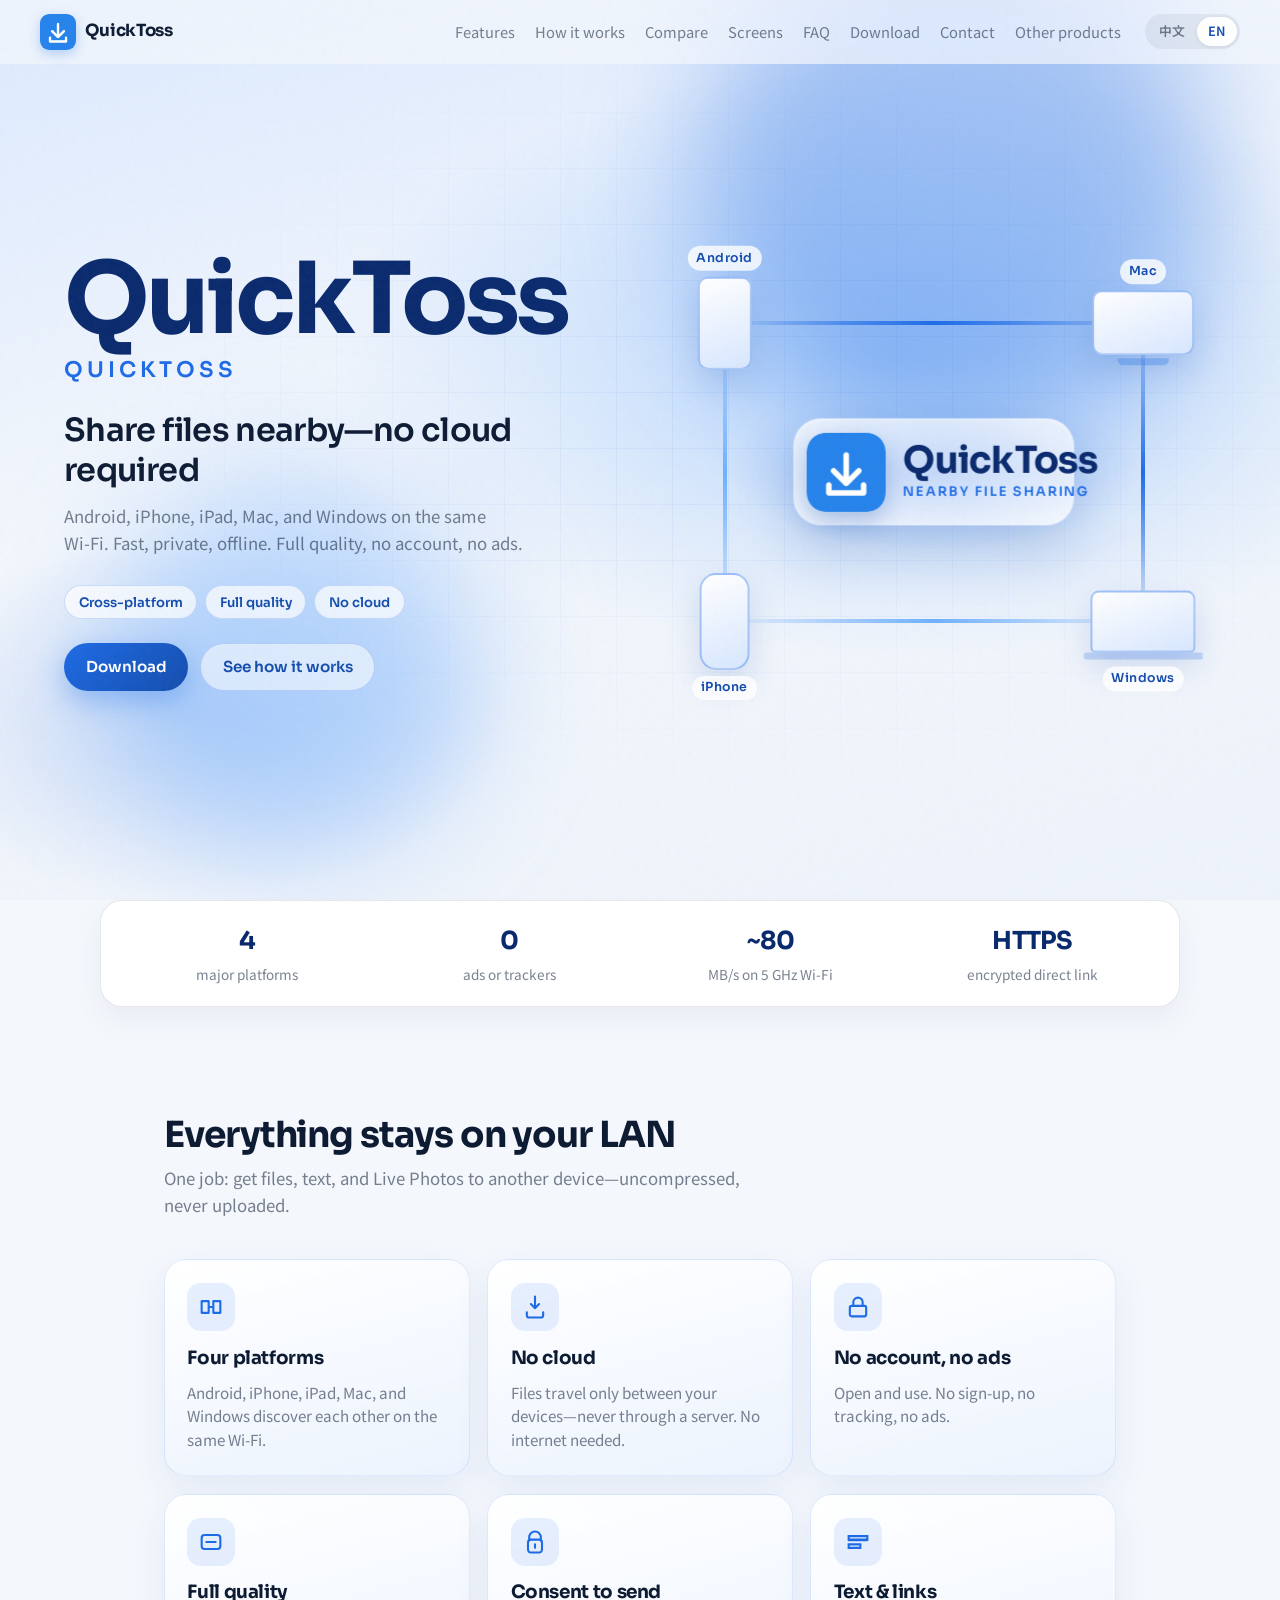
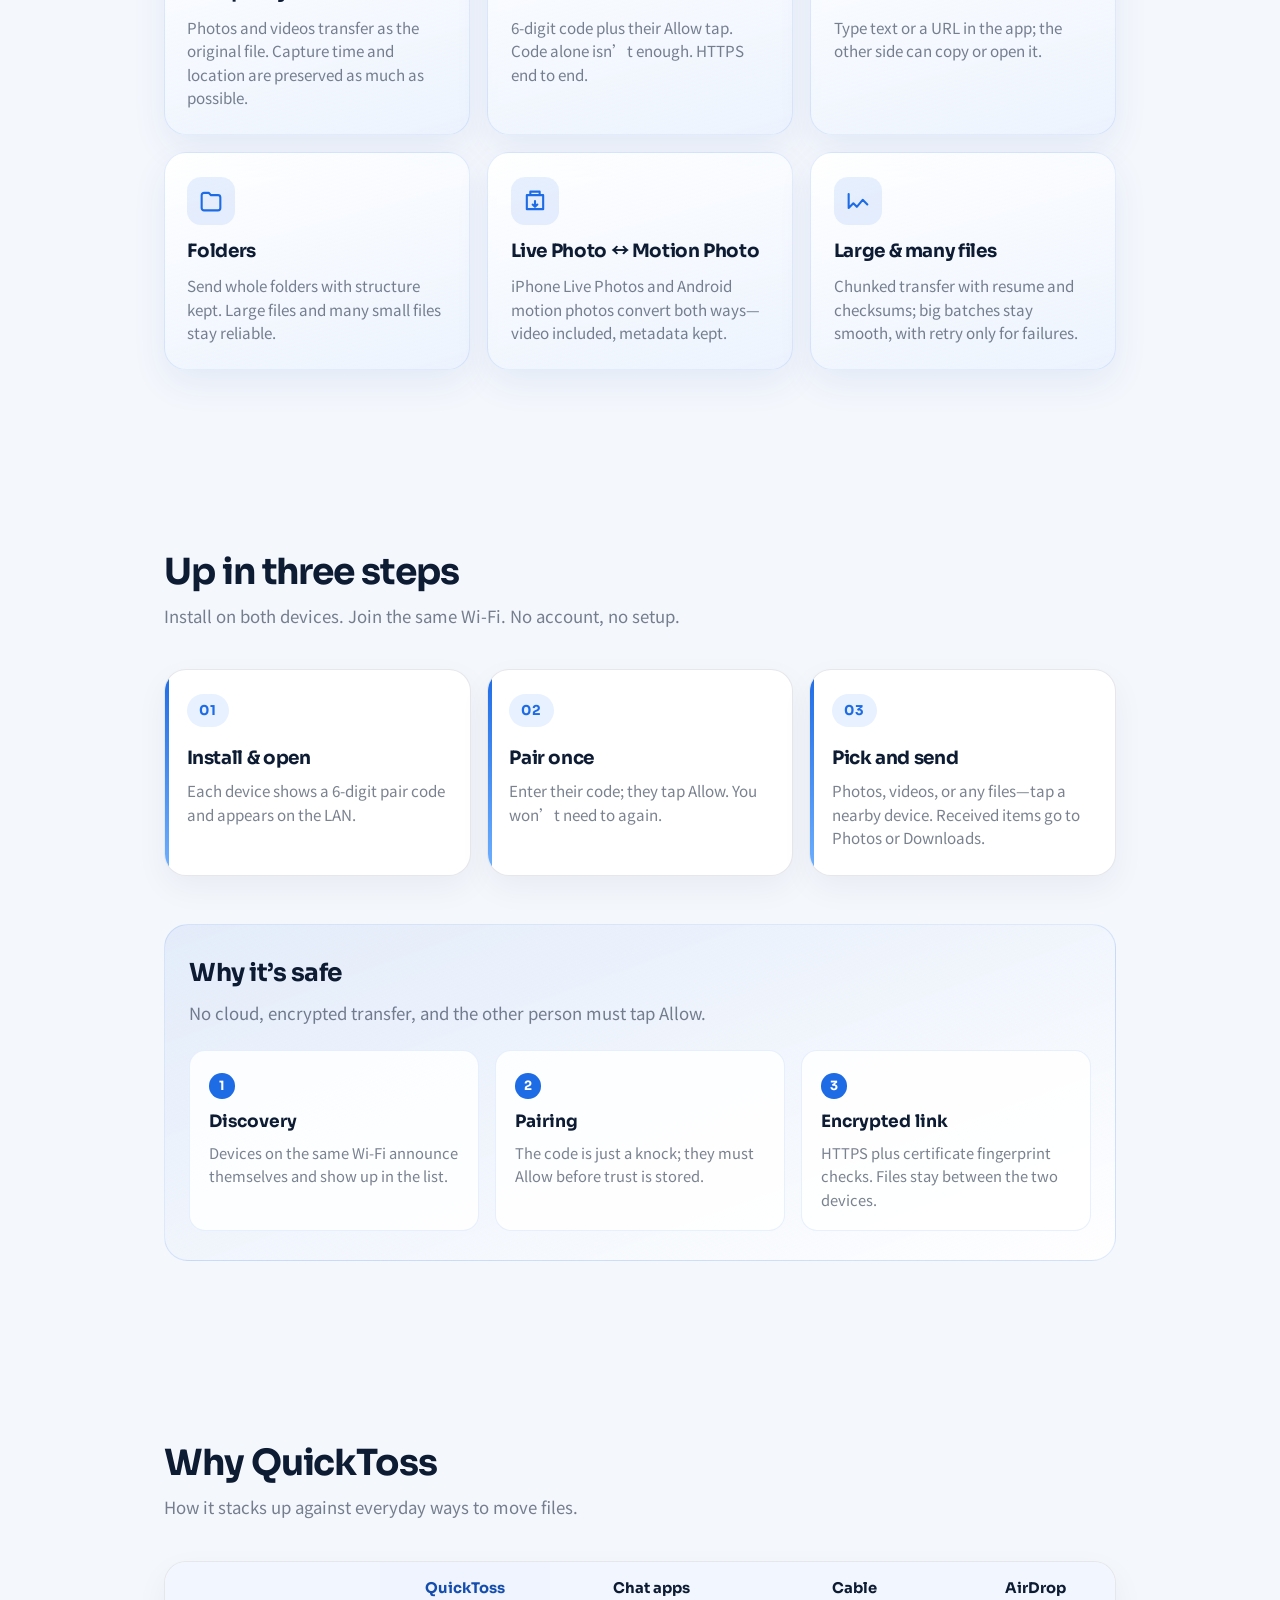
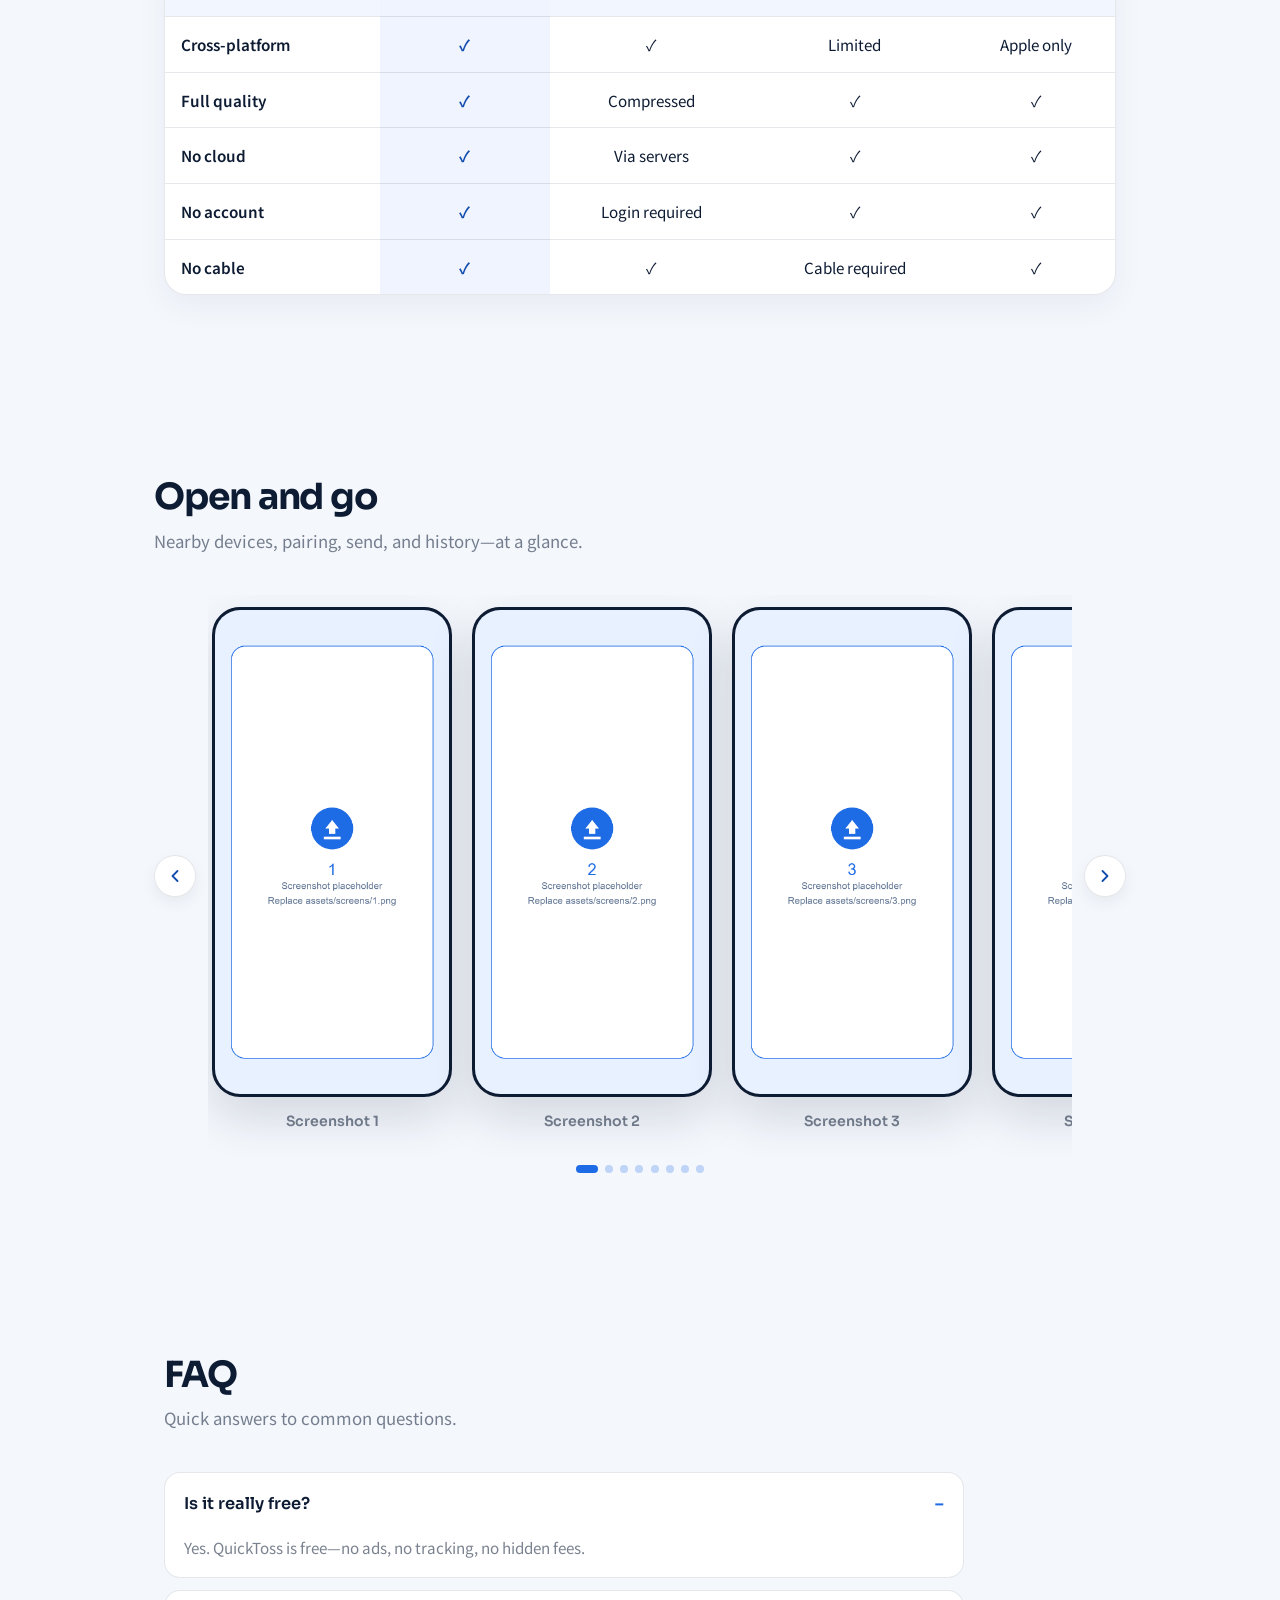
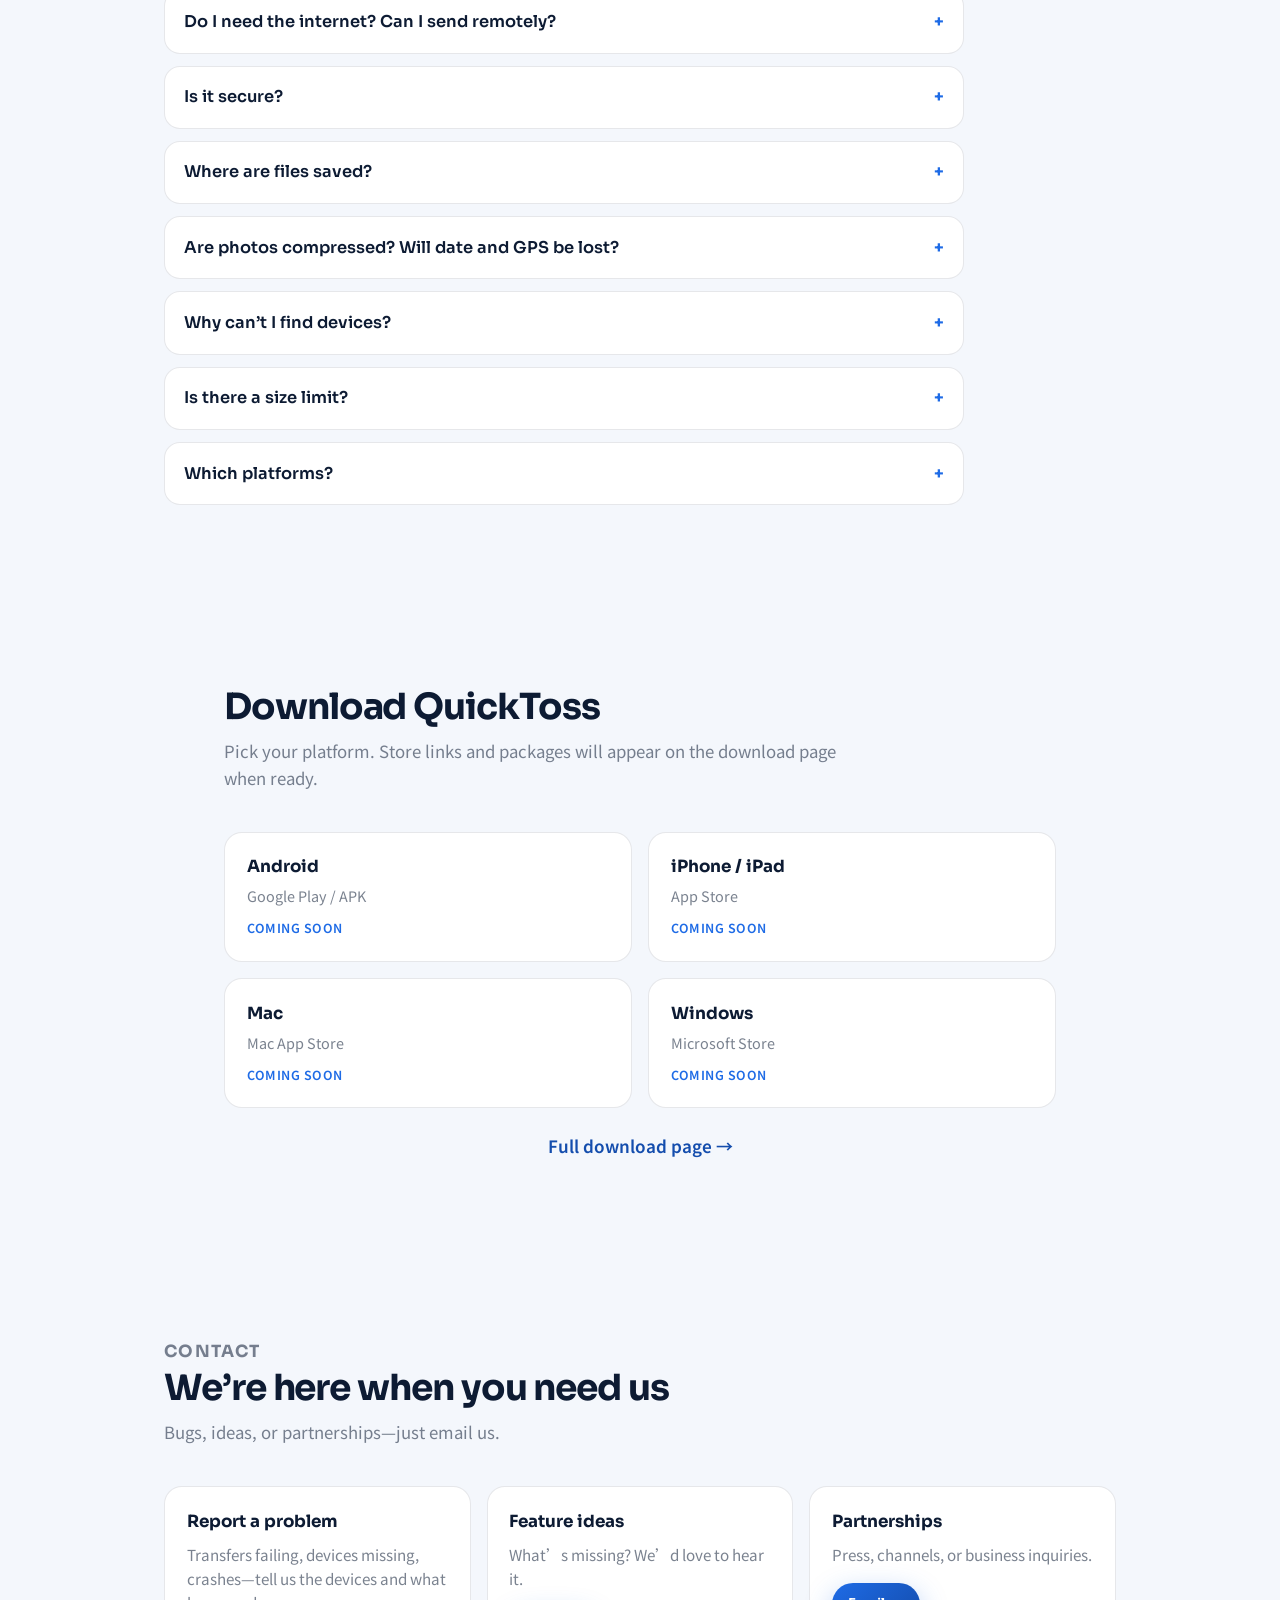
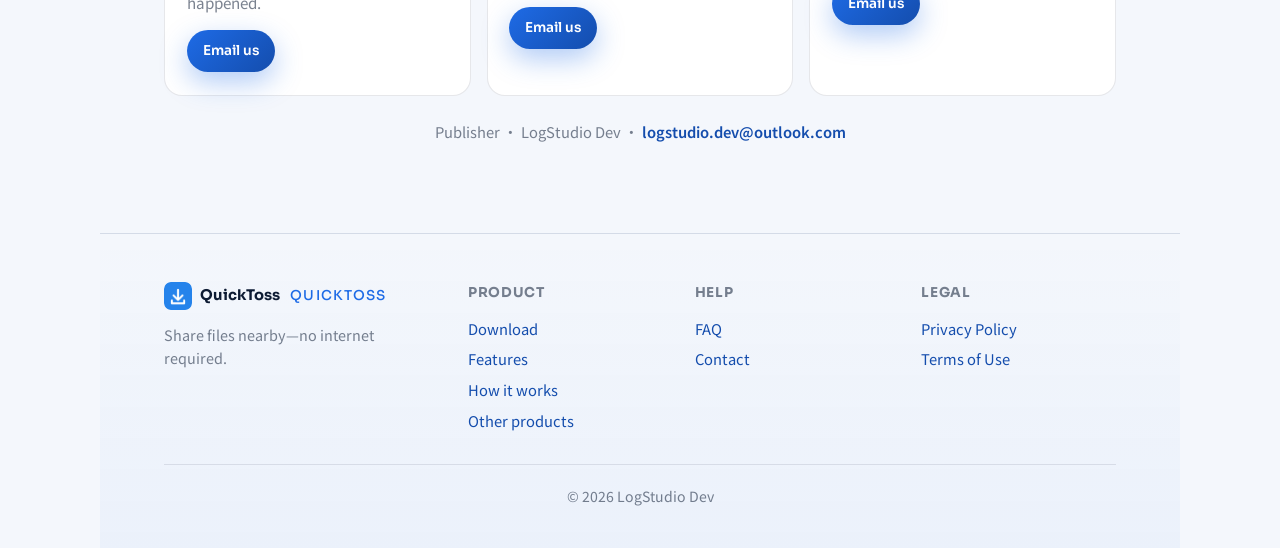
==== commit 3e67fa25: "Redesign hero: four devices in the corners linked around a central brand card. Co-authored-by: Curso" ====
--- a/index.html
+++ b/index.html
@@ -50,7 +50,7 @@
         <p class="hero-brand" data-i18n="brand">轻传</p>
         <p class="hero-aka">QuickToss</p>
         <h1 data-i18n="hero.title">无需云端，与附近设备分享文件</h1>
-        <p class="hero-lead" data-i18n="hero.lead">安卓、iPhone、iPad、Mac 同一 Wi‑Fi 直接互传。快速、私密、离线。原画质不压缩，无账号、无广告。</p>
+        <p class="hero-lead" data-i18n="hero.lead">安卓、iPhone、iPad、Mac、Windows 同一 Wi‑Fi 直接互传。快速、私密、离线。原画质不压缩，无账号、无广告。</p>
         <ul class="hero-pills" aria-label="highlights">
           <li data-i18n="hero.pill1">跨系统</li>
           <li data-i18n="hero.pill2">原画质</li>
@@ -62,26 +62,33 @@
         </div>
       </div>
 
-      <div class="hero-stage hero-stage-desk" aria-hidden="true">
-        <div class="stage-device stage-phone"><span class="stage-label">Phone</span></div>
-        <div class="stage-beam"><span class="packet p1"></span><span class="packet p2"></span><span class="packet p3"></span></div>
-        <div class="stage-icon"><img src="assets/icon.png" width="200" height="200" alt="" /></div>
-        <div class="stage-beam stage-beam-r"><span class="packet p1"></span><span class="packet p2"></span><span class="packet p3"></span></div>
-        <div class="stage-device stage-mac"><span class="stage-label">Mac</span></div>
-      </div>
-
-      <div class="hero-stage hero-stage-mobi" aria-hidden="true">
-        <div class="stage-device stage-phone"><span class="stage-label">Phone</span></div>
-        <div class="stage-beam"><span class="packet p1"></span><span class="packet p2"></span><span class="packet p3"></span></div>
-        <div class="stage-icon"><img src="assets/icon.png" width="64" height="64" alt="" /></div>
-        <div class="stage-beam stage-beam-r"><span class="packet p1"></span><span class="packet p2"></span><span class="packet p3"></span></div>
-        <div class="stage-device stage-mac"><span class="stage-label">Mac</span></div>
+      <!-- Four platforms in the corners, all linked to each other -->
+      <div class="hero-stage" aria-hidden="true">
+        <div class="stage-mesh">
+          <div class="mesh-link link-top"><span class="packet p1"></span><span class="packet p2"></span><span class="packet p3"></span></div>
+          <div class="mesh-link link-bottom"><span class="packet p1"></span><span class="packet p2"></span><span class="packet p3"></span></div>
+          <div class="mesh-link link-left"><span class="packet p1"></span><span class="packet p2"></span><span class="packet p3"></span></div>
+          <div class="mesh-link link-right"><span class="packet p1"></span><span class="packet p2"></span><span class="packet p3"></span></div>
+
+          <div class="stage-device stage-android corner-tl"><span class="stage-label" data-i18n="stage.android">安卓</span></div>
+          <div class="stage-device stage-mac corner-tr"><span class="stage-label" data-i18n="stage.mac">Mac</span></div>
+          <div class="stage-device stage-iphone corner-bl"><span class="stage-label" data-i18n="stage.iphone">iPhone</span></div>
+          <div class="stage-device stage-windows corner-br"><span class="stage-label" data-i18n="stage.windows">Windows</span></div>
+
+          <div class="stage-brand">
+            <img src="assets/icon.png" width="96" height="96" alt="" />
+            <div class="stage-brand-text">
+              <strong data-i18n="brand">轻传</strong>
+              <span data-i18n="stage.aka">QuickToss</span>
+            </div>
+          </div>
+        </div>
       </div>
     </section>
 
     <section class="stats" aria-label="facts">
       <div class="stats-inner">
-        <div class="stat"><strong data-i18n="stats.s1.n">4</strong><span data-i18n="stats.s1.l">个平台互通</span></div>
+        <div class="stat"><strong data-i18n="stats.s1.n">4</strong><span data-i18n="stats.s1.l">大平台互通</span></div>
         <div class="stat"><strong data-i18n="stats.s2.n">0</strong><span data-i18n="stats.s2.l">广告与追踪</span></div>
         <div class="stat"><strong data-i18n="stats.s3.n">~80</strong><span data-i18n="stats.s3.l">MB/s（5G Wi‑Fi 实测）</span></div>
         <div class="stat"><strong data-i18n="stats.s4.n">HTTPS</strong><span data-i18n="stats.s4.l">加密直连</span></div>
@@ -99,7 +106,7 @@
             <svg width="28" height="28" viewBox="0 0 24 24" fill="none"><path d="M4 7h6v10H4V7zm10 0h6v10h-6V7zM10 12h4" stroke="currentColor" stroke-width="1.8" stroke-linecap="round" stroke-linejoin="round"/></svg>
           </span>
           <strong data-i18n="features.f1.t">四端互通</strong>
-          <span data-i18n="features.f1.d">安卓、iPhone、iPad、Mac 同一 Wi‑Fi 互相发现、互相传。Windows 即将推出。</span>
+          <span data-i18n="features.f1.d">安卓、iPhone、iPad、Mac、Windows 同一 Wi‑Fi 互相发现、互相传。</span>
         </li>
         <li class="feature-card">
           <span class="feature-icon" aria-hidden="true">
@@ -326,11 +333,11 @@
         </details>
         <details class="faq-item">
           <summary data-i18n="faq.q7">有文件大小限制吗？</summary>
-          <p data-i18n="faq.a7">当前版本单文件上限 2GB。我们正在做大文件、断点续传和校验，上架前会根据压力测试决定正式上限。</p>
+          <p data-i18n="faq.a7">当前开发版不设单文件上限。我们正在做断点续传和校验，上架前会根据压力测试决定正式上限。</p>
         </details>
         <details class="faq-item">
           <summary data-i18n="faq.q8">支持哪些平台？</summary>
-          <p data-i18n="faq.a8">现已支持 Android、iPhone / iPad、Mac。Windows 即将推出。暂无 Linux 版。</p>
+          <p data-i18n="faq.a8">支持 Android、iPhone / iPad、Mac、Windows。暂无 Linux 版。</p>
         </details>
       </div>
     </section>
--- a/styles.css
+++ b/styles.css
@@ -356,125 +356,49 @@
   background: var(--white);
 }
 
-/* Hero stage — desktop & mobile are separate layouts */
+/* Hero stage — four platforms in the corners, all linked; brand card in the middle */
 .hero-stage {
   display: flex;
   align-items: center;
   justify-content: center;
+  width: 100%;
+  justify-self: stretch;
   animation: rise 1s var(--ease) 0.22s both;
 }
 
-.hero-stage-mobi {
-  display: none;
-}
-
-.hero-stage-desk {
-  gap: clamp(0.6rem, 1.8vw, 1.4rem);
-  min-height: 320px;
+/* Corner centres: x 13% / 87%, y 17% / 83%; stage is 5:4, so 1% of height = 0.8cqw */
+.stage-mesh {
+  --x0: 13%;
+  --x1: 87%;
+  --y0: 17%;
+  --y1: 83%;
+  position: relative;
   width: 100%;
-  max-width: none;
-  justify-self: stretch;
-}
-
-.hero-stage-desk .stage-icon img {
-  width: clamp(160px, 18vw, 220px);
-  height: auto;
-  border-radius: 28%;
-  box-shadow:
-    0 28px 64px rgba(20, 77, 173, 0.38),
-    0 0 0 1px rgba(255, 255, 255, 0.4) inset;
-  animation: breathe 4.5s ease-in-out infinite;
-}
-
-.hero-stage-desk .stage-device {
-  width: 64px;
-  height: 96px;
-  border-radius: 14px;
-}
-
-.hero-stage-desk .stage-mac {
-  width: 118px;
-  height: 74px;
-  border-radius: 12px;
-}
-
-.hero-stage-desk .stage-beam {
-  width: clamp(72px, 9vw, 120px);
+  max-width: 580px;
+  aspect-ratio: 5 / 4;
+  margin: 0 auto;
+  container-type: inline-size;
+}
+
+.mesh-link {
+  position: absolute;
   height: 4px;
-}
-
-.stage-icon {
-  position: relative;
-  flex-shrink: 0;
-}
-
-.stage-icon::after {
-  content: "";
-  position: absolute;
-  inset: -22%;
-  border-radius: 40%;
-  background: radial-gradient(circle, rgba(30, 107, 230, 0.3), transparent 68%);
-  z-index: -1;
-  animation: pulse-glow 4.5s ease-in-out infinite;
-}
-
-@keyframes breathe {
-  0%, 100% { transform: translateY(0); }
-  50% { transform: translateY(-10px); }
-}
-
-@keyframes pulse-glow {
-  0%, 100% { opacity: 0.7; transform: scale(1); }
-  50% { opacity: 1; transform: scale(1.06); }
-}
-
-.stage-device {
-  border-radius: 12px;
-  background: linear-gradient(160deg, var(--white), #d8e7ff);
-  border: 2px solid rgba(30, 107, 230, 0.35);
-  box-shadow: 0 14px 32px rgba(20, 77, 173, 0.16);
-  position: relative;
-  flex-shrink: 0;
-}
-
-.stage-mac::after {
-  content: "";
-  position: absolute;
-  left: 50%;
-  bottom: -12px;
-  transform: translateX(-50%);
-  width: 56%;
-  height: 7px;
-  border-radius: 0 0 5px 5px;
-  background: rgba(30, 107, 230, 0.28);
-}
-
-.stage-label {
-  position: absolute;
-  left: 50%;
-  bottom: -1.75rem;
-  transform: translateX(-50%);
-  font-family: var(--font-display);
-  font-size: 0.75rem;
-  font-weight: 600;
-  letter-spacing: 0.06em;
-  color: var(--blue-ink);
-  opacity: 0.72;
-  white-space: nowrap;
-}
-
-.stage-beam {
-  position: relative;
-  height: 3px;
+  margin-top: -2px;
   border-radius: 999px;
+  transform-origin: 0 50%;
   background: linear-gradient(90deg, transparent, var(--blue), transparent);
-  overflow: visible;
-  flex-shrink: 1;
-}
-
-.stage-beam-r {
+  z-index: 1;
+}
+
+.link-bottom,
+.link-left {
   background: linear-gradient(90deg, transparent, var(--sky), transparent);
 }
+
+.link-top    { left: var(--x0); top: var(--y0); width: 74cqw; }
+.link-bottom { left: var(--x0); top: var(--y1); width: 74cqw; }
+.link-left   { left: var(--x0); top: var(--y0); width: 52.8cqw; transform: rotate(90deg); }
+.link-right  { left: var(--x1); top: var(--y0); width: 52.8cqw; transform: rotate(90deg); }
 
 .packet {
   position: absolute;
@@ -488,13 +412,19 @@
   animation: fly 2.4s linear infinite;
 }
 
-.stage-beam-r .packet {
-  background: var(--sky);
-  animation-name: fly-r;
-}
-
 .packet.p2 { animation-delay: 0.8s; }
 .packet.p3 { animation-delay: 1.6s; }
+
+.link-bottom .packet,
+.link-left .packet {
+  background: var(--sky);
+  box-shadow: 0 0 12px rgba(110, 176, 255, 0.9);
+}
+
+.link-bottom .packet,
+.link-left .packet {
+  animation-name: fly-r;
+}
 
 @keyframes fly {
   0% { left: 0; opacity: 0; transform: scale(0.6); }
@@ -508,6 +438,166 @@
   15% { opacity: 1; }
   85% { opacity: 1; }
   100% { left: 0; opacity: 0; transform: scale(1.1); }
+}
+
+.stage-device {
+  position: absolute;
+  translate: -50% -50%;
+  z-index: 2;
+  border-radius: 2.2cqw;
+  background: linear-gradient(160deg, var(--white), #d8e7ff);
+  border: 2px solid rgba(30, 107, 230, 0.35);
+  box-shadow: 0 14px 32px rgba(20, 77, 173, 0.16);
+}
+
+.corner-tl { left: var(--x0); top: var(--y0); }
+.corner-tr { left: var(--x1); top: var(--y0); }
+.corner-bl { left: var(--x0); top: var(--y1); }
+.corner-br { left: var(--x1); top: var(--y1); }
+
+/* Android: slightly squarer phone */
+.stage-android {
+  width: 9.6cqw;
+  height: 16.4cqw;
+  border-radius: 1.8cqw;
+}
+
+/* iPhone: rounder phone */
+.stage-iphone {
+  width: 9cqw;
+  height: 17cqw;
+  border-radius: 2.9cqw;
+}
+
+/* Mac: landscape display + stand */
+.stage-mac {
+  width: 18cqw;
+  height: 11.6cqw;
+  border-radius: 1.8cqw;
+}
+
+.stage-mac::after {
+  content: "";
+  position: absolute;
+  left: 50%;
+  bottom: -2.1cqw;
+  transform: translateX(-50%);
+  width: 52%;
+  height: 1.3cqw;
+  border-radius: 0 0 5px 5px;
+  background: rgba(30, 107, 230, 0.28);
+}
+
+/* Windows: laptop-like landscape + base */
+.stage-windows {
+  width: 18.6cqw;
+  height: 10.8cqw;
+  border-radius: 1.5cqw 1.5cqw 0.8cqw 0.8cqw;
+}
+
+.stage-windows::after {
+  content: "";
+  position: absolute;
+  left: 50%;
+  bottom: -1.6cqw;
+  transform: translateX(-50%);
+  width: 118%;
+  height: 1.1cqw;
+  border-radius: 2px;
+  background: rgba(30, 107, 230, 0.22);
+}
+
+.stage-label {
+  position: absolute;
+  left: 50%;
+  transform: translateX(-50%);
+  font-family: var(--font-display);
+  font-size: clamp(0.6rem, 2.3cqw, 0.78rem);
+  font-weight: 600;
+  letter-spacing: 0.04em;
+  color: var(--blue-ink);
+  white-space: nowrap;
+  padding: 0.15rem 0.55rem;
+  border-radius: 999px;
+  background: rgba(255, 255, 255, 0.8);
+}
+
+.corner-tl .stage-label,
+.corner-tr .stage-label { bottom: calc(100% + 1.4cqw); }
+.corner-bl .stage-label { top: calc(100% + 1.4cqw); }
+.corner-br .stage-label { top: calc(100% + 3cqw); }
+
+.stage-brand {
+  position: absolute;
+  left: 50%;
+  top: 50%;
+  translate: -50% -50%;
+  z-index: 3;
+  display: flex;
+  align-items: center;
+  gap: 3cqw;
+  padding: 2.4cqw 4.4cqw 2.4cqw 2.4cqw;
+  border-radius: 5cqw;
+  background: rgba(255, 255, 255, 0.82);
+  border: 1px solid rgba(30, 107, 230, 0.18);
+  box-shadow:
+    0 24px 56px rgba(20, 77, 173, 0.22),
+    0 0 0 1px rgba(255, 255, 255, 0.6) inset;
+  backdrop-filter: blur(10px);
+  -webkit-backdrop-filter: blur(10px);
+  animation: breathe 4.5s ease-in-out infinite;
+}
+
+.stage-brand::after {
+  content: "";
+  position: absolute;
+  inset: -30%;
+  border-radius: 50%;
+  background: radial-gradient(ellipse, rgba(30, 107, 230, 0.22), transparent 65%);
+  z-index: -1;
+  animation: pulse-glow 4.5s ease-in-out infinite;
+}
+
+.stage-brand img {
+  width: 14cqw;
+  height: auto;
+  border-radius: 24%;
+  box-shadow: 0 10px 24px rgba(20, 77, 173, 0.3);
+}
+
+.stage-brand-text {
+  display: flex;
+  flex-direction: column;
+  gap: 0.4cqw;
+  white-space: nowrap;
+}
+
+.stage-brand-text strong {
+  font-family: var(--font-display);
+  font-size: 6.6cqw;
+  font-weight: 700;
+  line-height: 1;
+  letter-spacing: -0.02em;
+  color: var(--blue-deep);
+}
+
+.stage-brand-text span {
+  font-family: var(--font-display);
+  font-size: 2.3cqw;
+  font-weight: 600;
+  letter-spacing: 0.14em;
+  text-transform: uppercase;
+  color: var(--blue);
+}
+
+@keyframes breathe {
+  0%, 100% { transform: translateY(0); }
+  50% { transform: translateY(-1.4cqw); }
+}
+
+@keyframes pulse-glow {
+  0%, 100% { opacity: 0.7; transform: scale(1); }
+  50% { opacity: 1; transform: scale(1.06); }
 }
 
 /* —— Sections —— */
@@ -1370,50 +1460,23 @@
     justify-content: center;
   }
 
-  .hero-stage-desk {
-    display: none;
-  }
-
-  .hero-stage-mobi {
-    display: flex;
-    gap: 0.35rem;
-    margin: 1.4rem auto 0;
-    min-height: 110px;
-    max-width: 300px;
-  }
-
-  .hero-stage-mobi .stage-icon img {
-    width: 58px;
-    height: auto;
-    border-radius: 22%;
-    box-shadow: 0 12px 28px rgba(20, 77, 173, 0.3);
-    animation: breathe 4.5s ease-in-out infinite;
-  }
-
-  .hero-stage-mobi .stage-icon::after {
-    inset: -14%;
-  }
-
-  .hero-stage-mobi .stage-device {
-    width: 34px;
-    height: 52px;
-    border-radius: 8px;
-  }
-
-  .hero-stage-mobi .stage-mac {
-    width: 54px;
-    height: 36px;
-    border-radius: 7px;
-  }
-
-  .hero-stage-mobi .stage-beam {
-    width: 36px;
-    height: 2px;
-  }
-
-  .hero-stage-mobi .stage-label {
-    font-size: 0.58rem;
-    bottom: -1.25rem;
+  .hero-stage {
+    margin: 1.4rem auto 0.5rem;
+  }
+
+  .stage-mesh {
+    max-width: 380px;
+  }
+
+  .packet {
+    width: 6px;
+    height: 6px;
+    margin-top: -3px;
+  }
+
+  .mesh-link {
+    height: 3px;
+    margin-top: -1.5px;
   }
 
   .feature-grid,
@@ -1452,10 +1515,6 @@
   .hero-copy {
     padding-right: 0.5rem;
   }
-
-  .hero-stage-mobi {
-    display: none;
-  }
 }
 
 @media (max-width: 1100px) and (min-width: 881px) {
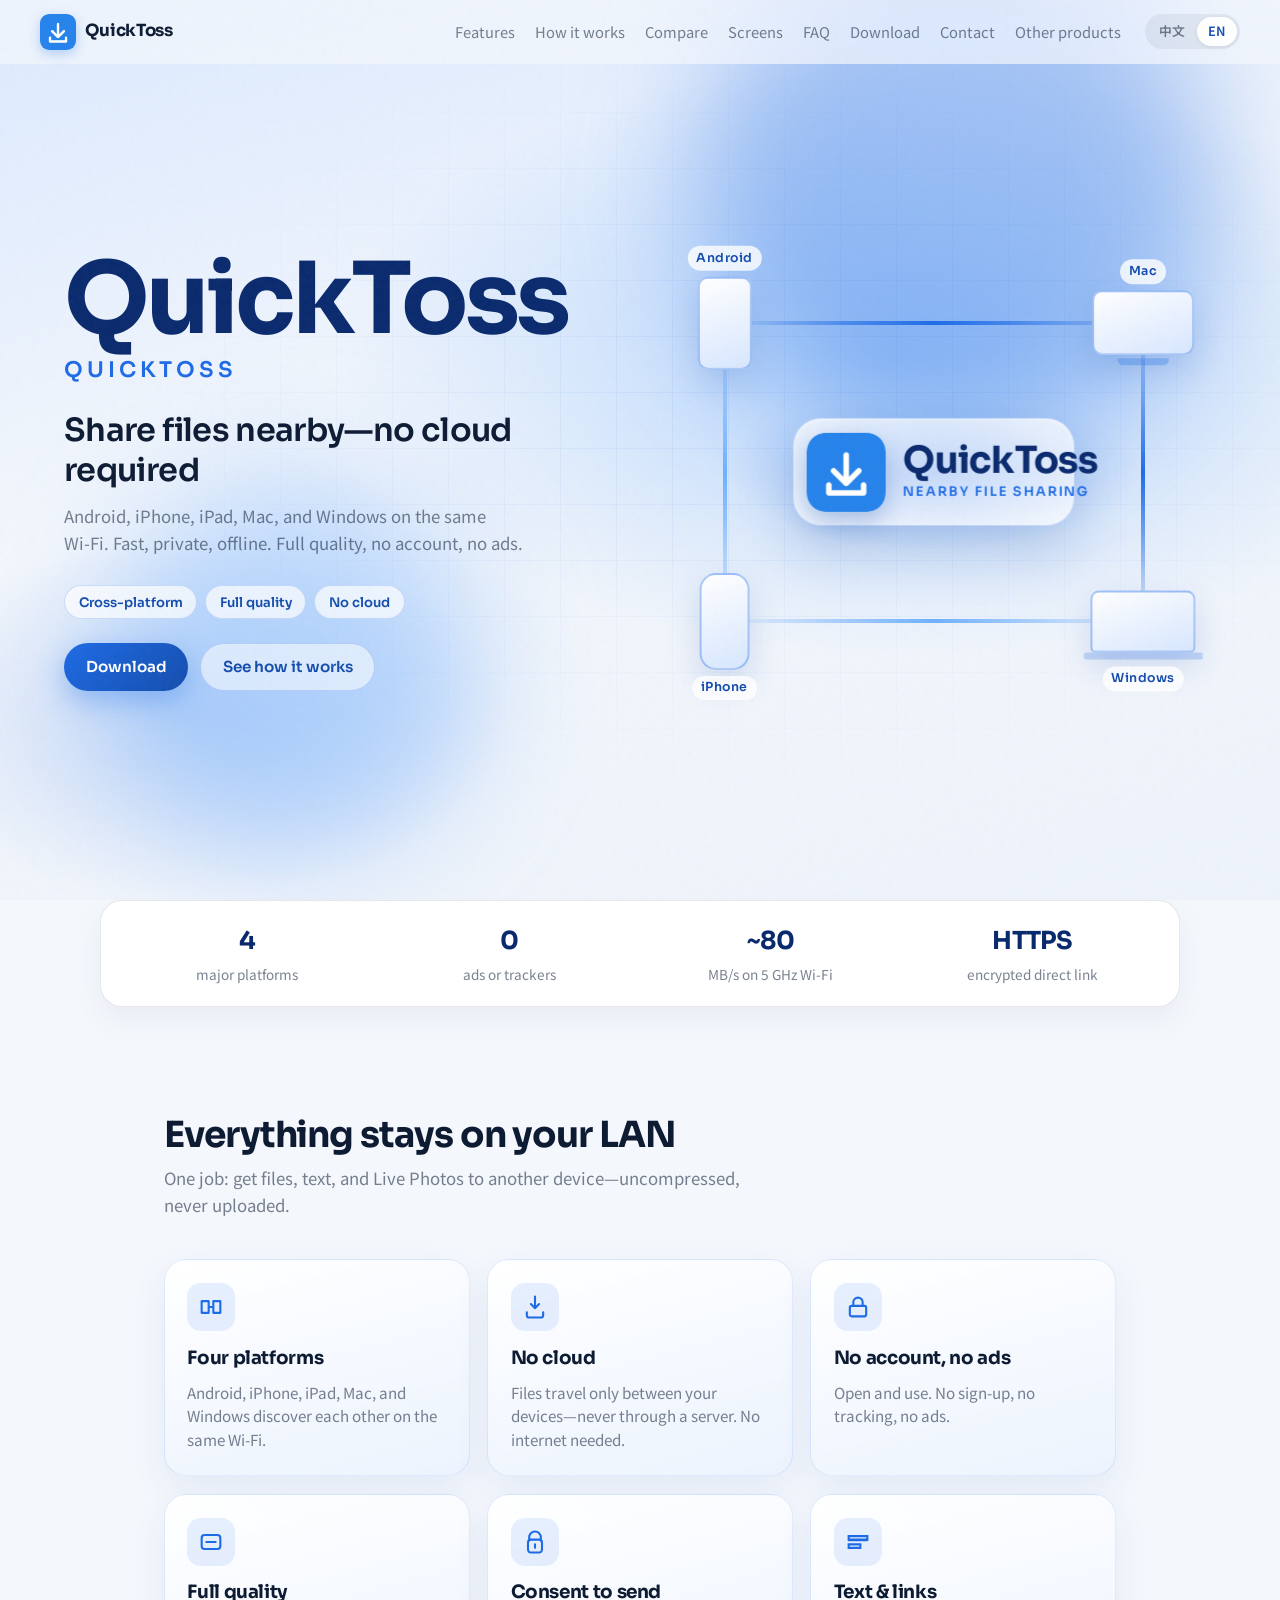
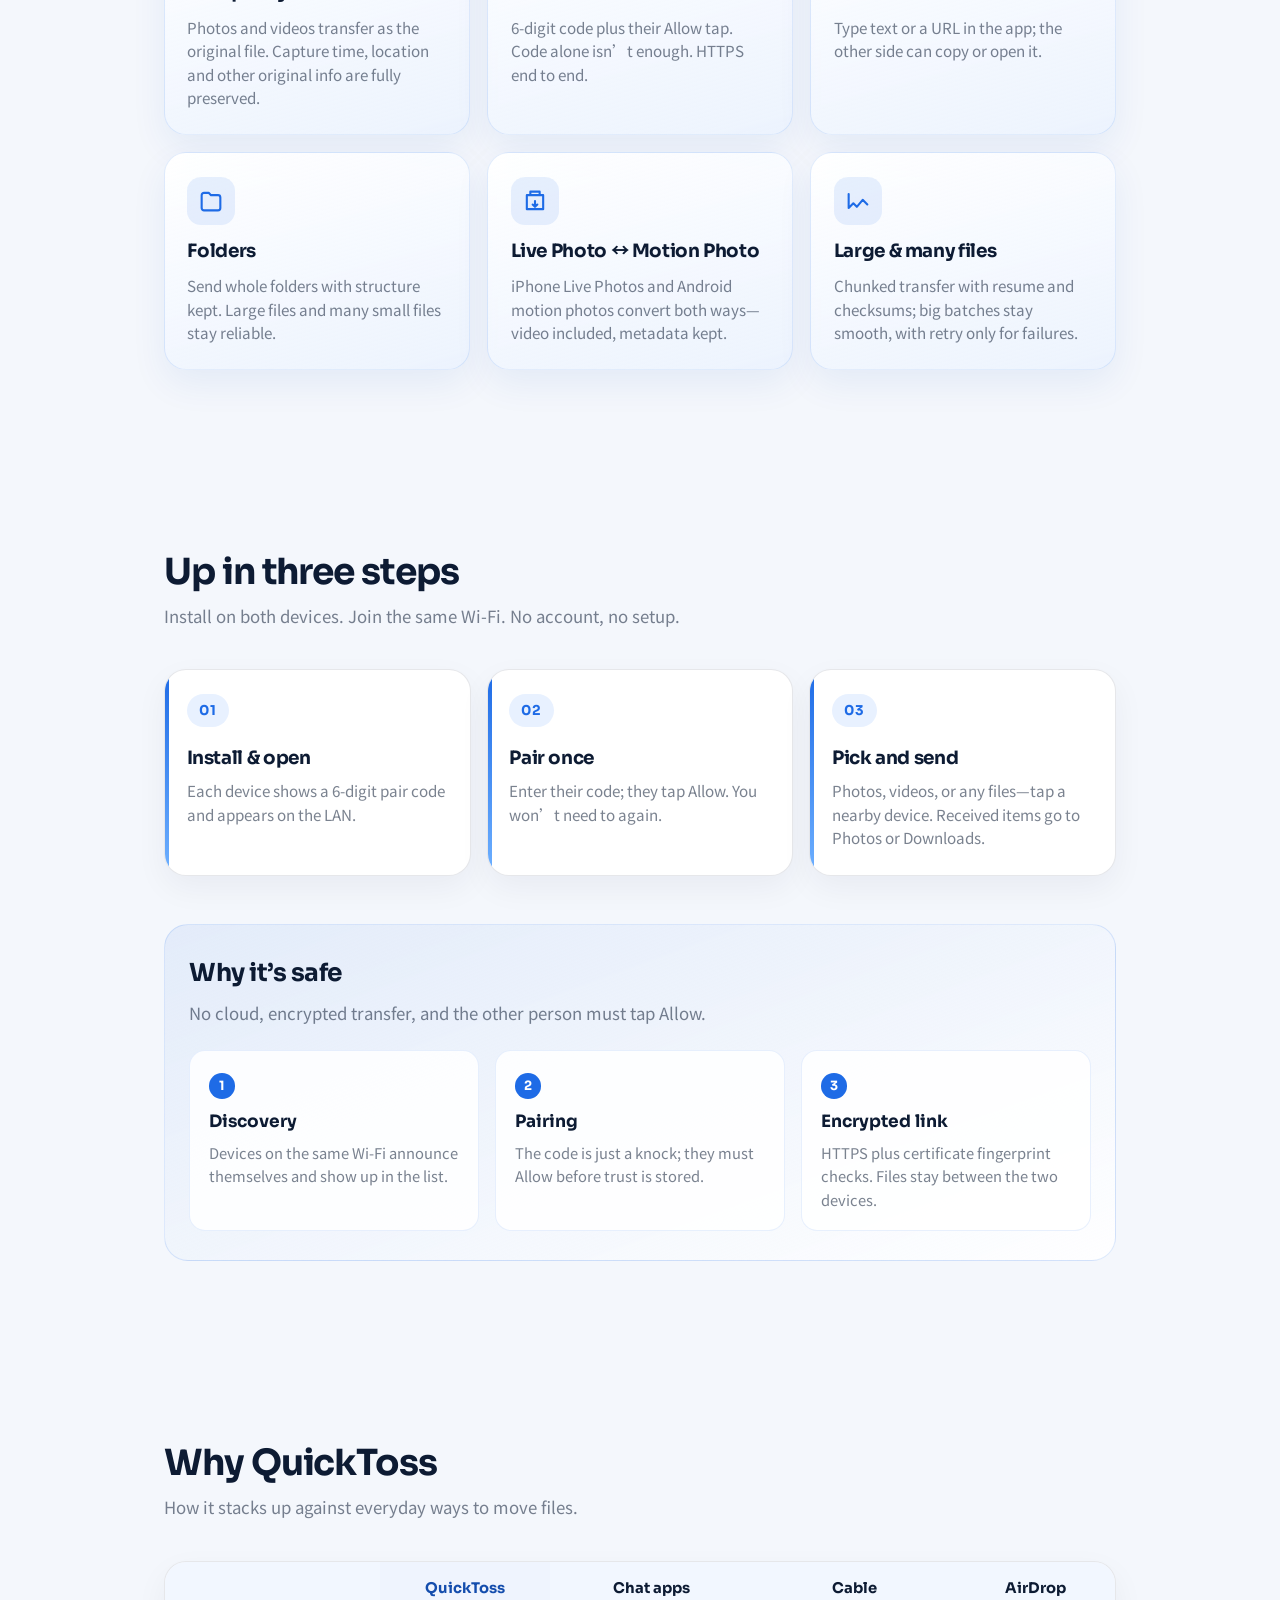
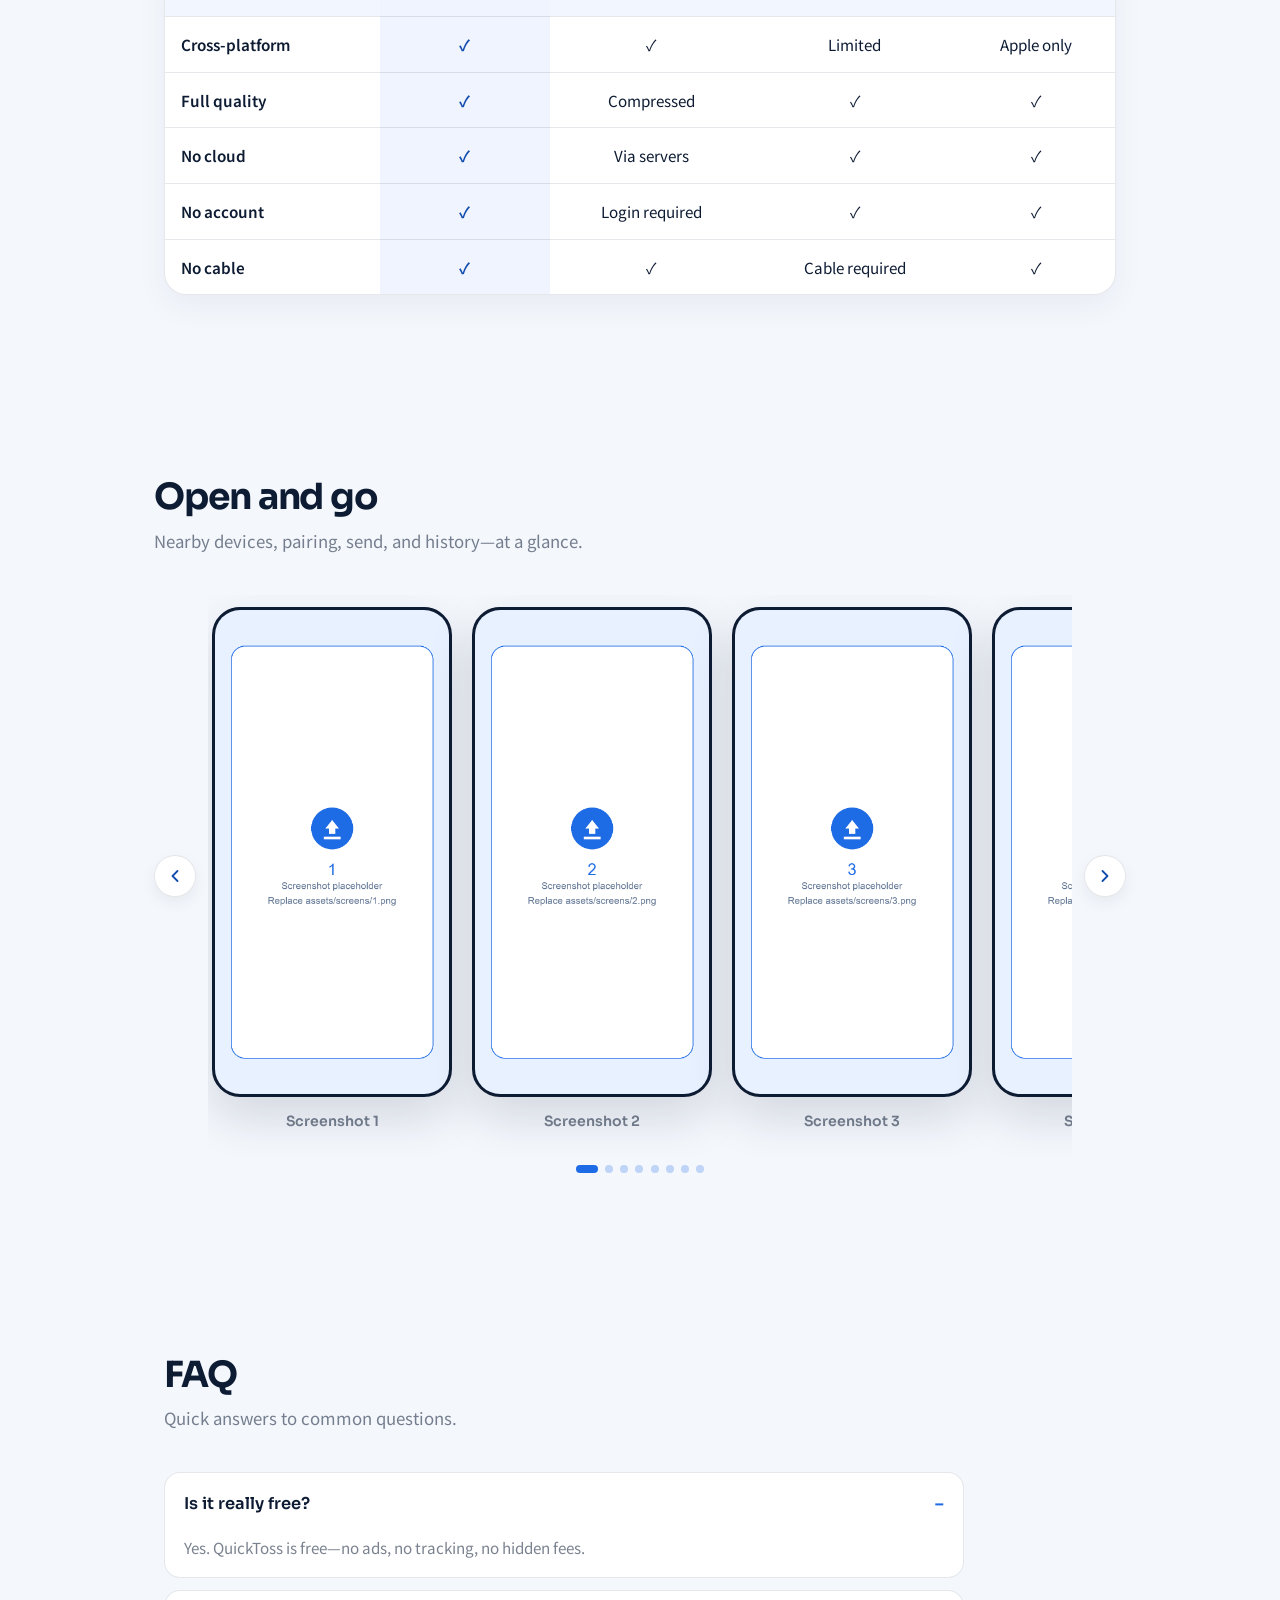
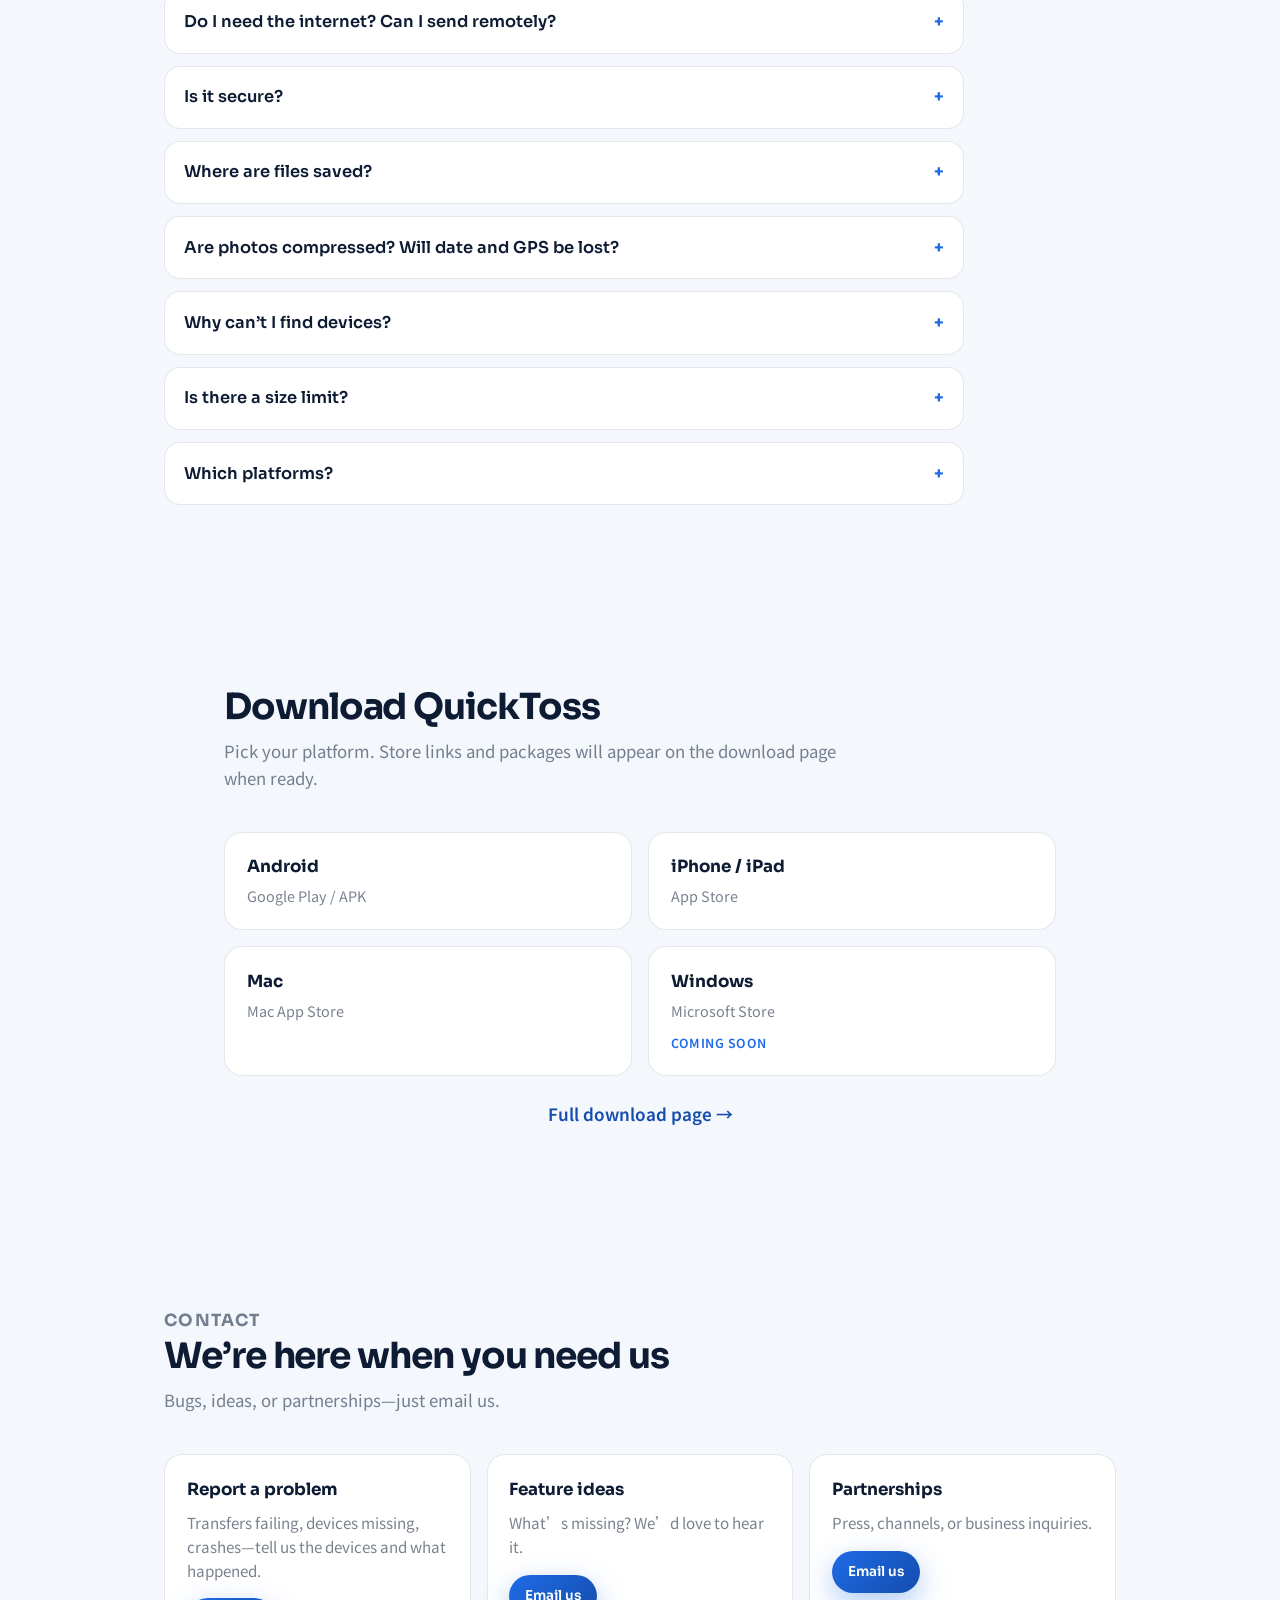
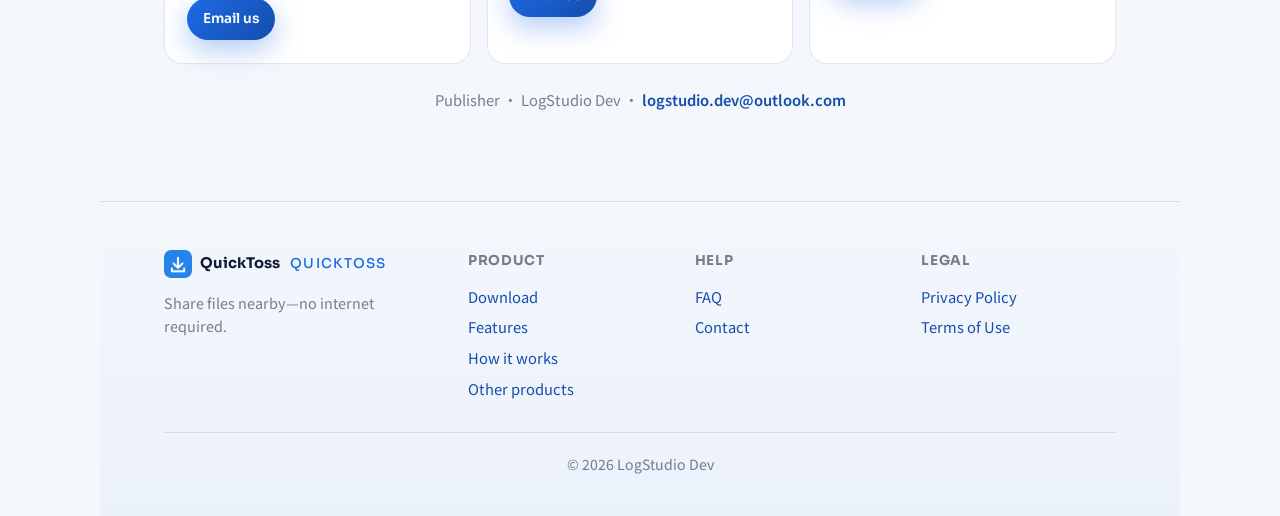
==== commit a2425d23: "Update FAQ and copy to match shipped QuickToss: QuickToss folders, full metadata, VPN note, and no “" ====
--- a/index.html
+++ b/index.html
@@ -127,7 +127,7 @@
             <svg width="28" height="28" viewBox="0 0 24 24" fill="none"><path d="M4 8.5A2.5 2.5 0 016.5 6h11A2.5 2.5 0 0120 8.5v7a2.5 2.5 0 01-2.5 2.5h-11A2.5 2.5 0 014 15.5v-7zM8 12h8" stroke="currentColor" stroke-width="1.8" stroke-linecap="round"/></svg>
           </span>
           <strong data-i18n="features.f4.t">原画质不压缩</strong>
-          <span data-i18n="features.f4.d">照片、视频按原文件传输。拍摄时间、定位等信息尽量原样保留。</span>
+          <span data-i18n="features.f4.d">照片、视频按原文件传输。拍摄时间、定位等原始信息完整保留。</span>
         </li>
         <li class="feature-card">
           <span class="feature-icon" aria-hidden="true">
@@ -155,7 +155,7 @@
             <svg width="28" height="28" viewBox="0 0 24 24" fill="none"><path d="M5 7h14v12H5V7zm3-3h8v3H8V4zm4 8v5m0 0l-2-2m2 2l2-2" stroke="currentColor" stroke-width="1.8" stroke-linecap="round" stroke-linejoin="round"/></svg>
           </span>
           <strong data-i18n="features.f8.t">实况照片互通</strong>
-          <span data-i18n="features.f8.d">iPhone 实况 ↔ 安卓动态照片互转，视频部分一起带走，信息尽量不丢。</span>
+          <span data-i18n="features.f8.d">iPhone 实况 ↔ 安卓动态照片互转，视频部分一起带走，原始信息不丢。</span>
         </li>
         <li class="feature-card">
           <span class="feature-icon" aria-hidden="true">
@@ -321,23 +321,23 @@
         </details>
         <details class="faq-item">
           <summary data-i18n="faq.q4">文件保存在哪里？</summary>
-          <p data-i18n="faq.a4">安卓：照片进 Pictures/EasyDrop，视频进 Movies/EasyDrop，其他进 Download/EasyDrop。iPhone / iPad：照片视频进系统相册，其他进「文件」App。Mac：默认进「下载」文件夹，可在设置里改。</p>
+          <p data-i18n="faq.a4">安卓：照片进 Pictures/QuickToss，视频进 Movies/QuickToss，其他进 Download/QuickToss。iPhone / iPad：照片视频进系统相册，其他进「文件」App。Mac：进「下载」文件夹。</p>
         </details>
         <details class="faq-item">
           <summary data-i18n="faq.q5">会压缩照片吗？拍摄时间和定位会丢吗？</summary>
-          <p data-i18n="faq.a5">不会按社交软件那样压缩。文件按原样传输。第一期还会加强：尽量保留拍摄时间、定位等原始信息；实况照片与安卓动态照片互转也在做。</p>
+          <p data-i18n="faq.a5">不会。文件按原样传输，不压缩、不转码，拍摄时间、定位等原始信息完整保留；iPhone 实况照片和安卓动态照片也能互转。</p>
         </details>
         <details class="faq-item">
           <summary data-i18n="faq.q6">为什么找不到设备？</summary>
-          <p data-i18n="faq.a6">请确认：两边都打开了轻传；连的是同一个 Wi‑Fi（不是个人热点或访客网络）；手机 / 电脑已允许「本地网络」权限；尽量关掉 VPN 或代理后再试。</p>
+          <p data-i18n="faq.a6">请确认：两边都打开了轻传；连的是同一个 Wi‑Fi（不是个人热点或访客网络）；手机 / 电脑已允许「本地网络」权限；开着 VPN 一般也能连，还不行就先关掉 VPN 或代理再试。</p>
         </details>
         <details class="faq-item">
           <summary data-i18n="faq.q7">有文件大小限制吗？</summary>
-          <p data-i18n="faq.a7">当前开发版不设单文件上限。我们正在做断点续传和校验，上架前会根据压力测试决定正式上限。</p>
+          <p data-i18n="faq.a7">没有单文件大小限制，几十 GB 的电影也能传。支持断点续传，边传边校验，传完的文件和原文件一模一样。</p>
         </details>
         <details class="faq-item">
           <summary data-i18n="faq.q8">支持哪些平台？</summary>
-          <p data-i18n="faq.a8">支持 Android、iPhone / iPad、Mac、Windows。暂无 Linux 版。</p>
+          <p data-i18n="faq.a8">支持 Android、iPhone / iPad、Mac、Windows。</p>
         </details>
       </div>
     </section>
@@ -351,17 +351,14 @@
         <a class="dl-item" href="download.html#android">
           <span class="dl-platform" data-i18n="dl.android">Android</span>
           <span class="dl-store">Google Play / APK</span>
-          <span class="dl-soon" data-i18n="dl.soon">即将上架</span>
         </a>
         <a class="dl-item" href="download.html#ios">
           <span class="dl-platform" data-i18n="dl.ios">iPhone / iPad</span>
           <span class="dl-store">App Store</span>
-          <span class="dl-soon" data-i18n="dl.soon">即将上架</span>
         </a>
         <a class="dl-item" href="download.html#mac">
           <span class="dl-platform" data-i18n="dl.mac">Mac</span>
           <span class="dl-store">Mac App Store</span>
-          <span class="dl-soon" data-i18n="dl.soon">即将上架</span>
         </a>
         <a class="dl-item" href="download.html#windows">
           <span class="dl-platform" data-i18n="dl.windows">Windows</span>
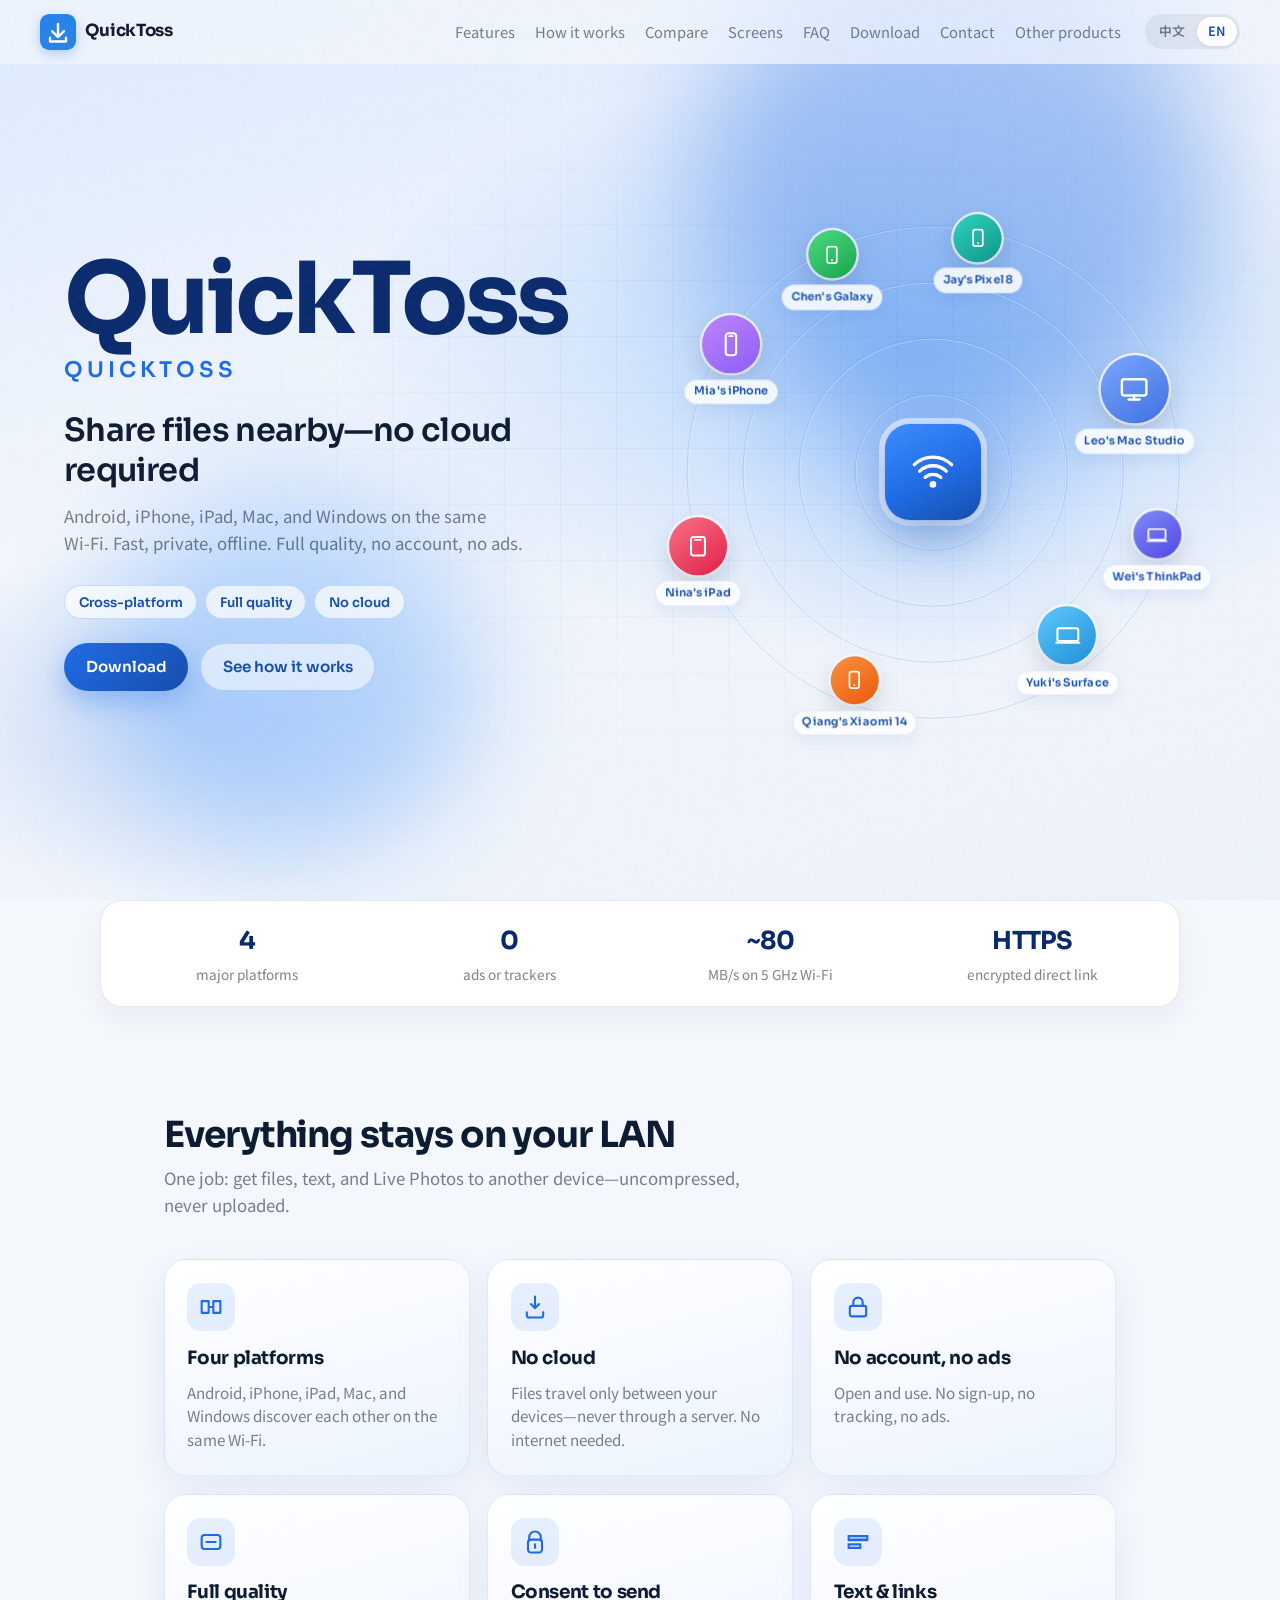
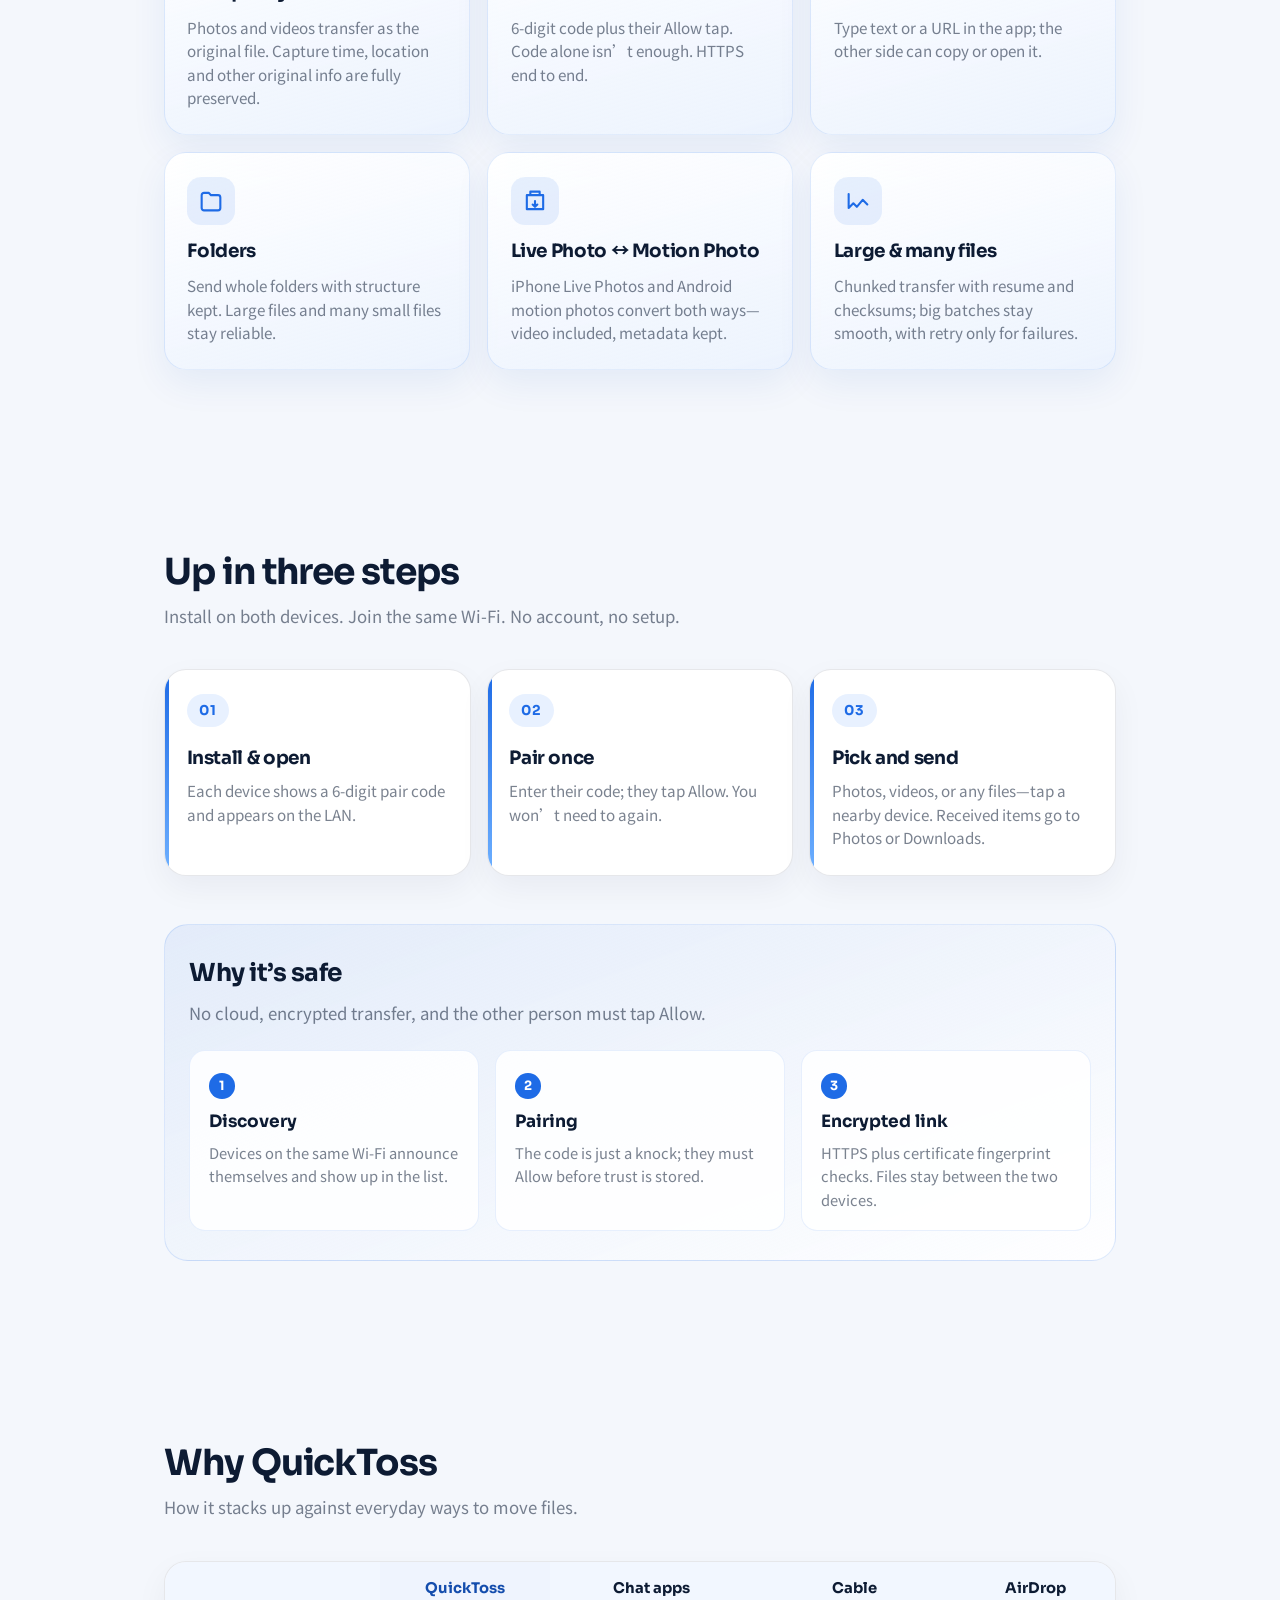
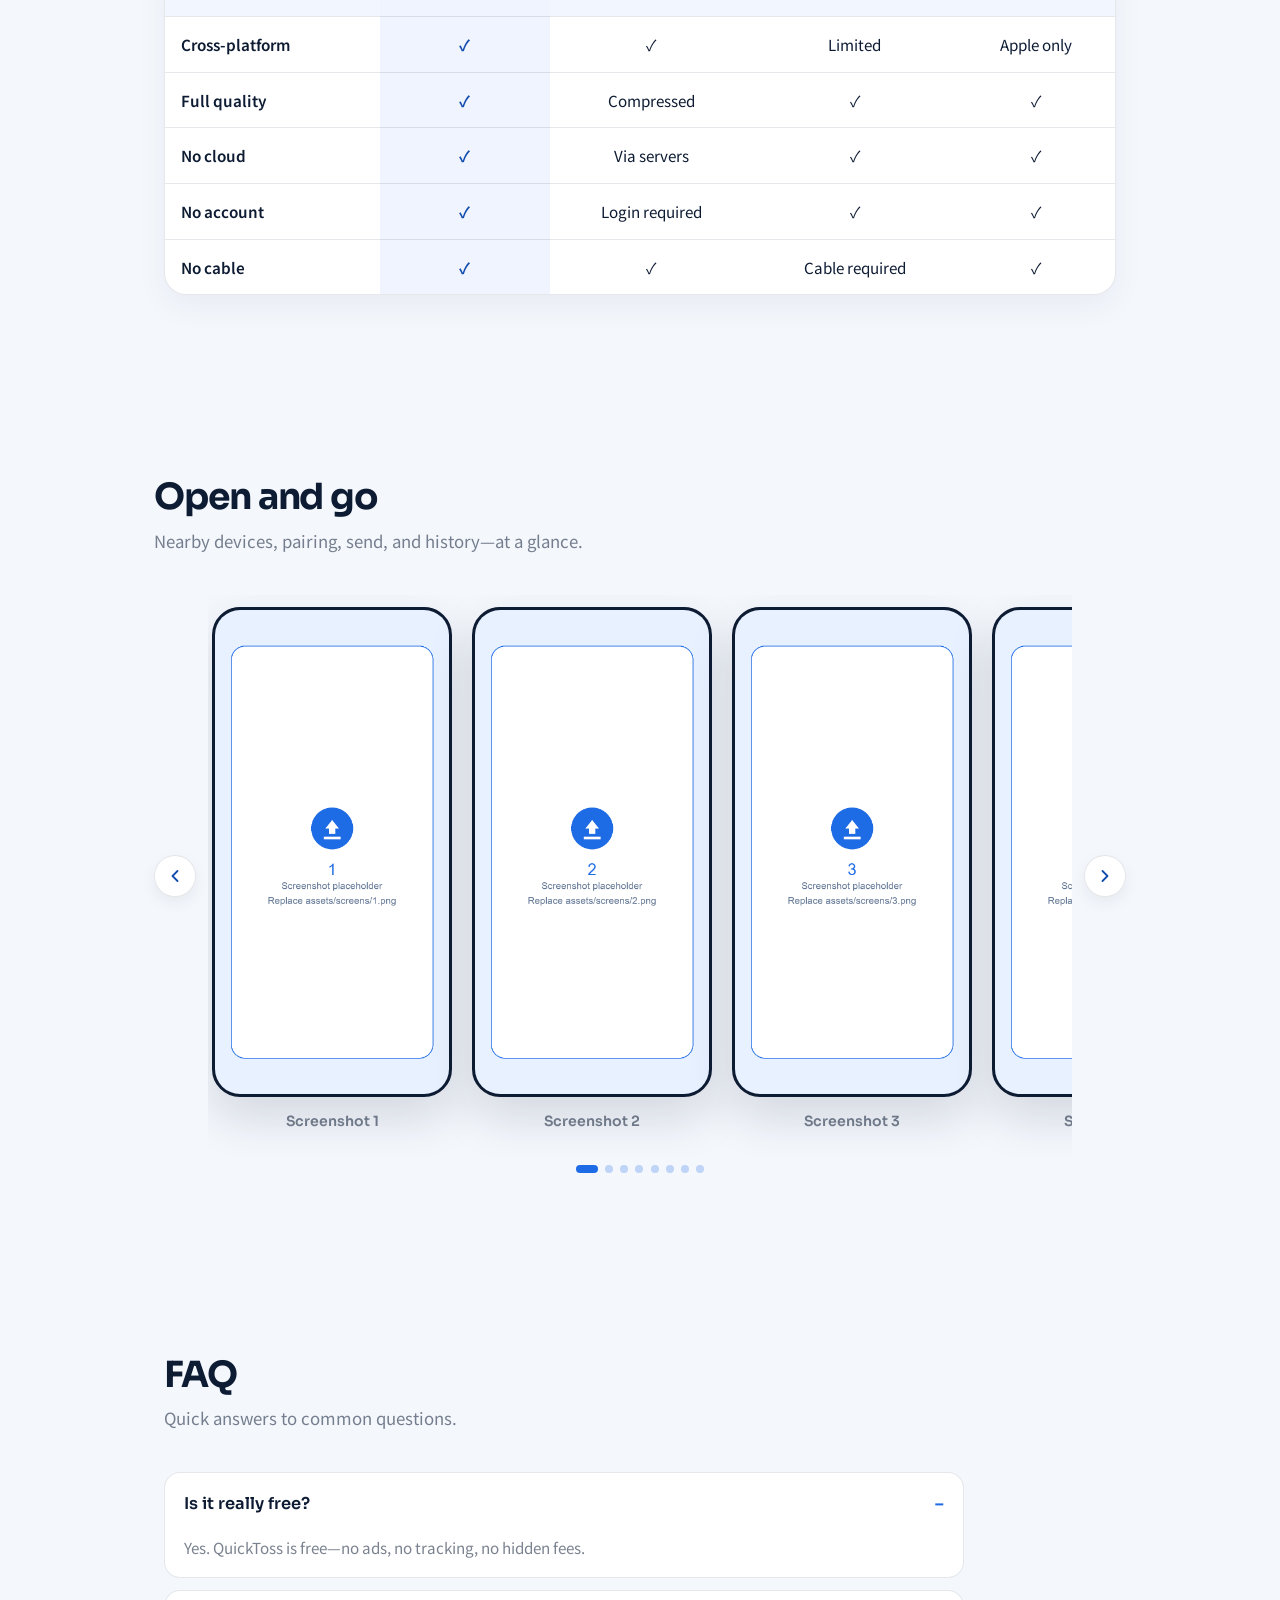
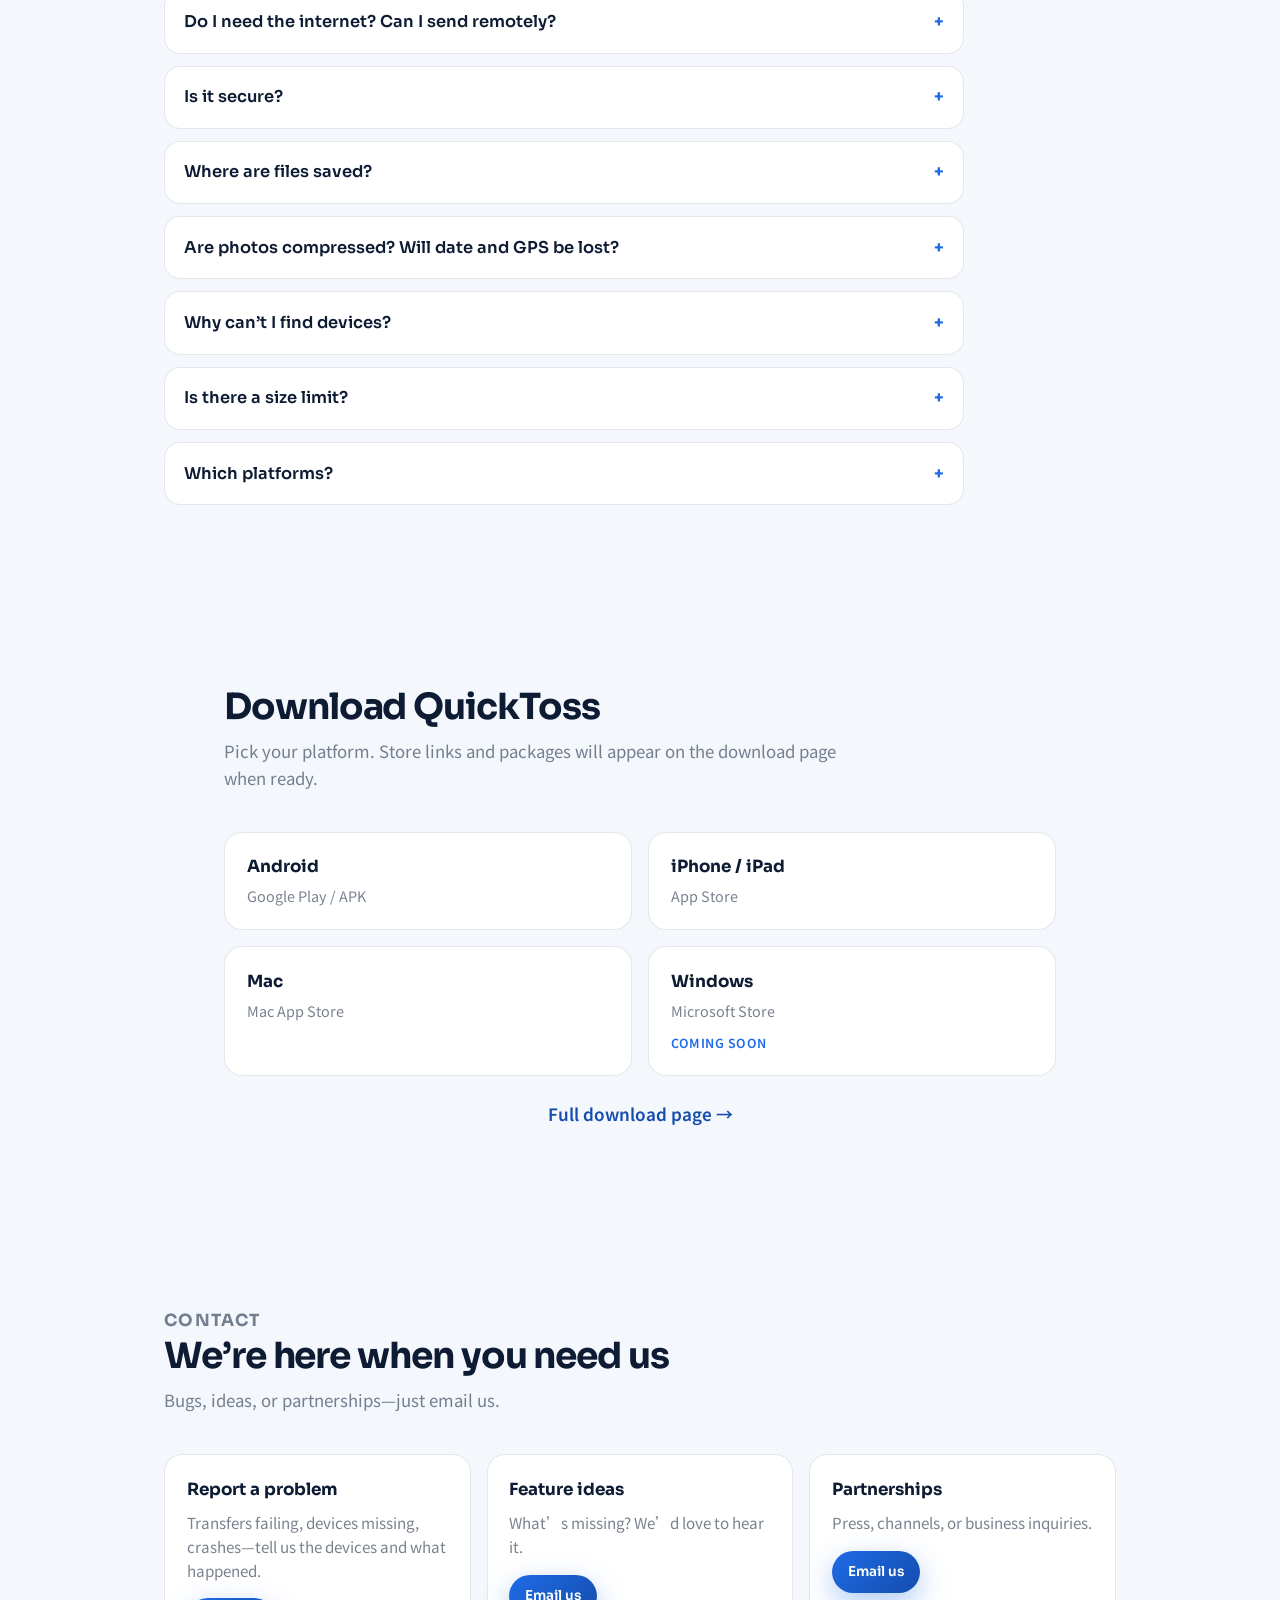
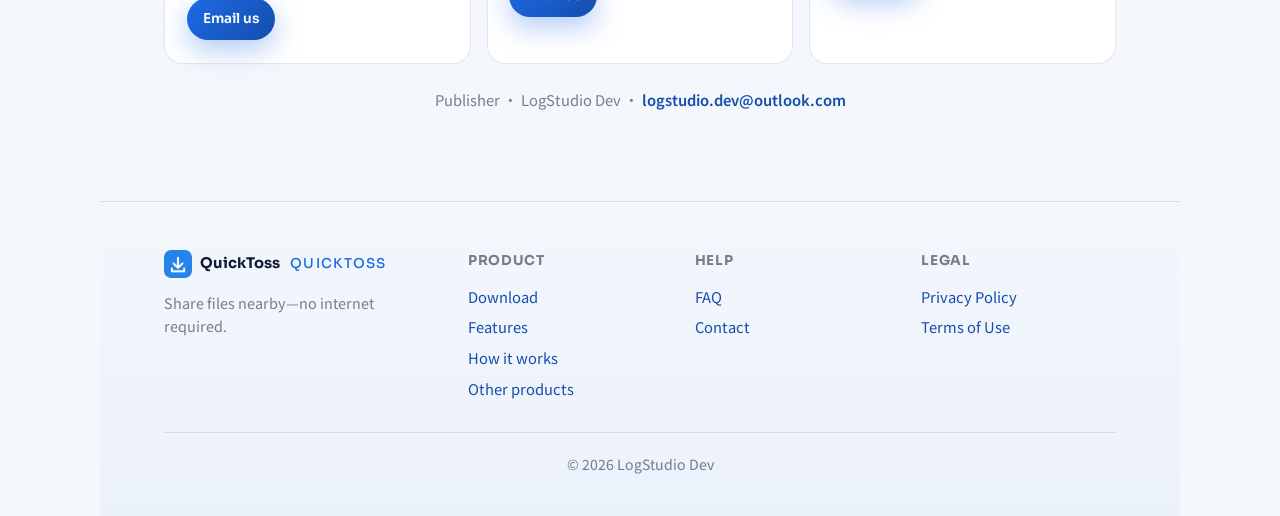
==== commit 2d5d4809: "Refresh hero as a nearby Wi‑Fi radar with named devices. Replace the four-corner mesh with concentri" ====
--- a/index.html
+++ b/index.html
@@ -62,25 +62,71 @@
         </div>
       </div>
 
-      <!-- Four platforms in the corners, all linked to each other -->
+      <!-- Nearby discovery: Wi‑Fi hub + rings + cross-platform devices -->
       <div class="hero-stage" aria-hidden="true">
-        <div class="stage-mesh">
-          <div class="mesh-link link-top"><span class="packet p1"></span><span class="packet p2"></span><span class="packet p3"></span></div>
-          <div class="mesh-link link-bottom"><span class="packet p1"></span><span class="packet p2"></span><span class="packet p3"></span></div>
-          <div class="mesh-link link-left"><span class="packet p1"></span><span class="packet p2"></span><span class="packet p3"></span></div>
-          <div class="mesh-link link-right"><span class="packet p1"></span><span class="packet p2"></span><span class="packet p3"></span></div>
-
-          <div class="stage-device stage-android corner-tl"><span class="stage-label" data-i18n="stage.android">安卓</span></div>
-          <div class="stage-device stage-mac corner-tr"><span class="stage-label" data-i18n="stage.mac">Mac</span></div>
-          <div class="stage-device stage-iphone corner-bl"><span class="stage-label" data-i18n="stage.iphone">iPhone</span></div>
-          <div class="stage-device stage-windows corner-br"><span class="stage-label" data-i18n="stage.windows">Windows</span></div>
-
-          <div class="stage-brand">
-            <img src="assets/icon.png" width="96" height="96" alt="" />
-            <div class="stage-brand-text">
-              <strong data-i18n="brand">轻传</strong>
-              <span data-i18n="stage.aka">QuickToss</span>
-            </div>
+        <div class="radar">
+          <div class="radar-ring r1"></div>
+          <div class="radar-ring r2"></div>
+          <div class="radar-ring r3"></div>
+          <div class="radar-ring r4"></div>
+          <div class="radar-wash"></div>
+
+          <div class="radar-hub">
+            <svg class="radar-wifi" viewBox="0 0 48 48" fill="none" aria-hidden="true">
+              <circle cx="24" cy="36" r="3.2" fill="currentColor"/>
+              <path d="M16.5 29.2a11.2 11.2 0 0 1 15 0" stroke="currentColor" stroke-width="3.2" stroke-linecap="round"/>
+              <path d="M11.2 23.2a18.5 18.5 0 0 1 25.6 0" stroke="currentColor" stroke-width="3.2" stroke-linecap="round"/>
+              <path d="M6 17a25.8 25.8 0 0 1 36 0" stroke="currentColor" stroke-width="3.2" stroke-linecap="round"/>
+            </svg>
+          </div>
+
+          <div class="radar-node node-a node-md">
+            <span class="node-dot tone-violet">
+              <svg viewBox="0 0 24 24" fill="none" aria-hidden="true"><rect x="7.5" y="2.5" width="9" height="19" rx="2.6" stroke="currentColor" stroke-width="1.8"/><path d="M10.5 5h3" stroke="currentColor" stroke-width="1.6" stroke-linecap="round"/></svg>
+            </span>
+            <span class="node-label" data-i18n="stage.n1">小美的 iPhone</span>
+          </div>
+          <div class="radar-node node-b node-sm">
+            <span class="node-dot tone-teal">
+              <svg viewBox="0 0 24 24" fill="none" aria-hidden="true"><rect x="7" y="3.5" width="10" height="17" rx="2.2" stroke="currentColor" stroke-width="1.8"/><circle cx="12" cy="17.5" r="1" fill="currentColor"/></svg>
+            </span>
+            <span class="node-label" data-i18n="stage.n2">阿杰的 Pixel 8</span>
+          </div>
+          <div class="radar-node node-c node-lg">
+            <span class="node-dot tone-blue">
+              <svg viewBox="0 0 24 24" fill="none" aria-hidden="true"><rect x="3" y="5" width="18" height="12" rx="1.8" stroke="currentColor" stroke-width="1.8"/><path d="M8 20h8" stroke="currentColor" stroke-width="1.8" stroke-linecap="round"/><path d="M12 17v3" stroke="currentColor" stroke-width="1.8" stroke-linecap="round"/></svg>
+            </span>
+            <span class="node-label" data-i18n="stage.n3">老李的 Mac Studio</span>
+          </div>
+          <div class="radar-node node-d node-md">
+            <span class="node-dot tone-sky">
+              <svg viewBox="0 0 24 24" fill="none" aria-hidden="true"><rect x="3" y="6" width="18" height="11" rx="1.6" stroke="currentColor" stroke-width="1.8"/><path d="M2 18.5h20" stroke="currentColor" stroke-width="1.8" stroke-linecap="round"/></svg>
+            </span>
+            <span class="node-label" data-i18n="stage.n4">小雨的 Surface</span>
+          </div>
+          <div class="radar-node node-e node-sm">
+            <span class="node-dot tone-orange">
+              <svg viewBox="0 0 24 24" fill="none" aria-hidden="true"><rect x="7" y="3.5" width="10" height="17" rx="2.2" stroke="currentColor" stroke-width="1.8"/><circle cx="12" cy="17.5" r="1" fill="currentColor"/></svg>
+            </span>
+            <span class="node-label" data-i18n="stage.n5">阿强的 小米 14</span>
+          </div>
+          <div class="radar-node node-f node-md">
+            <span class="node-dot tone-rose">
+              <svg viewBox="0 0 24 24" fill="none" aria-hidden="true"><rect x="6" y="4" width="12" height="16" rx="2" stroke="currentColor" stroke-width="1.8"/><path d="M9.5 6.5h5" stroke="currentColor" stroke-width="1.5" stroke-linecap="round"/></svg>
+            </span>
+            <span class="node-label" data-i18n="stage.n6">Nina 的 iPad</span>
+          </div>
+          <div class="radar-node node-g node-sm">
+            <span class="node-dot tone-indigo">
+              <svg viewBox="0 0 24 24" fill="none" aria-hidden="true"><rect x="3" y="6" width="18" height="11" rx="1.6" stroke="currentColor" stroke-width="1.8"/><path d="M2 18.5h20" stroke="currentColor" stroke-width="1.8" stroke-linecap="round"/></svg>
+            </span>
+            <span class="node-label" data-i18n="stage.n7">阿伟的 ThinkPad</span>
+          </div>
+          <div class="radar-node node-h node-sm">
+            <span class="node-dot tone-green">
+              <svg viewBox="0 0 24 24" fill="none" aria-hidden="true"><rect x="7" y="3.5" width="10" height="17" rx="2.2" stroke="currentColor" stroke-width="1.8"/><circle cx="12" cy="17.5" r="1" fill="currentColor"/></svg>
+            </span>
+            <span class="node-label" data-i18n="stage.n8">橙子的 Galaxy</span>
           </div>
         </div>
       </div>
@@ -333,7 +379,7 @@
         </details>
         <details class="faq-item">
           <summary data-i18n="faq.q7">有文件大小限制吗？</summary>
-          <p data-i18n="faq.a7">没有单文件大小限制，几十 GB 的电影也能传。支持断点续传，边传边校验，传完的文件和原文件一模一样。</p>
+          <p data-i18n="faq.a7">默认单文件上限 2 GB，可在设置里改成 5 / 10 GB、自定义或不限制。几十 GB 的电影也能传。支持断点续传，边传边校验，传完的文件和原文件一模一样。</p>
         </details>
         <details class="faq-item">
           <summary data-i18n="faq.q8">支持哪些平台？</summary>
--- a/styles.css
+++ b/styles.css
@@ -356,7 +356,7 @@
   background: var(--white);
 }
 
-/* Hero stage — four platforms in the corners, all linked; brand card in the middle */
+/* Hero stage — Wi‑Fi hub + concentric rings + nearby devices */
 .hero-stage {
   display: flex;
   align-items: center;
@@ -366,238 +366,182 @@
   animation: rise 1s var(--ease) 0.22s both;
 }
 
-/* Corner centres: x 13% / 87%, y 17% / 83%; stage is 5:4, so 1% of height = 0.8cqw */
-.stage-mesh {
-  --x0: 13%;
-  --x1: 87%;
-  --y0: 17%;
-  --y1: 83%;
+.radar {
   position: relative;
   width: 100%;
-  max-width: 580px;
-  aspect-ratio: 5 / 4;
+  max-width: 560px;
+  aspect-ratio: 1;
   margin: 0 auto;
   container-type: inline-size;
 }
 
-.mesh-link {
+.radar-wash {
   position: absolute;
-  height: 4px;
-  margin-top: -2px;
-  border-radius: 999px;
-  transform-origin: 0 50%;
-  background: linear-gradient(90deg, transparent, var(--blue), transparent);
-  z-index: 1;
-}
-
-.link-bottom,
-.link-left {
-  background: linear-gradient(90deg, transparent, var(--sky), transparent);
-}
-
-.link-top    { left: var(--x0); top: var(--y0); width: 74cqw; }
-.link-bottom { left: var(--x0); top: var(--y1); width: 74cqw; }
-.link-left   { left: var(--x0); top: var(--y0); width: 52.8cqw; transform: rotate(90deg); }
-.link-right  { left: var(--x1); top: var(--y0); width: 52.8cqw; transform: rotate(90deg); }
-
-.packet {
-  position: absolute;
-  top: 50%;
-  width: 8px;
-  height: 8px;
-  margin-top: -4px;
+  inset: 12%;
   border-radius: 50%;
-  background: var(--blue);
-  box-shadow: 0 0 12px rgba(30, 107, 230, 0.8);
-  animation: fly 2.4s linear infinite;
-}
-
-.packet.p2 { animation-delay: 0.8s; }
-.packet.p3 { animation-delay: 1.6s; }
-
-.link-bottom .packet,
-.link-left .packet {
-  background: var(--sky);
-  box-shadow: 0 0 12px rgba(110, 176, 255, 0.9);
-}
-
-.link-bottom .packet,
-.link-left .packet {
-  animation-name: fly-r;
-}
-
-@keyframes fly {
-  0% { left: 0; opacity: 0; transform: scale(0.6); }
-  15% { opacity: 1; }
-  85% { opacity: 1; }
-  100% { left: 100%; opacity: 0; transform: scale(1.1); }
-}
-
-@keyframes fly-r {
-  0% { left: 100%; opacity: 0; transform: scale(0.6); }
-  15% { opacity: 1; }
-  85% { opacity: 1; }
-  100% { left: 0; opacity: 0; transform: scale(1.1); }
-}
-
-.stage-device {
-  position: absolute;
-  translate: -50% -50%;
-  z-index: 2;
-  border-radius: 2.2cqw;
-  background: linear-gradient(160deg, var(--white), #d8e7ff);
-  border: 2px solid rgba(30, 107, 230, 0.35);
-  box-shadow: 0 14px 32px rgba(20, 77, 173, 0.16);
-}
-
-.corner-tl { left: var(--x0); top: var(--y0); }
-.corner-tr { left: var(--x1); top: var(--y0); }
-.corner-bl { left: var(--x0); top: var(--y1); }
-.corner-br { left: var(--x1); top: var(--y1); }
-
-/* Android: slightly squarer phone */
-.stage-android {
-  width: 9.6cqw;
-  height: 16.4cqw;
-  border-radius: 1.8cqw;
-}
-
-/* iPhone: rounder phone */
-.stage-iphone {
-  width: 9cqw;
-  height: 17cqw;
-  border-radius: 2.9cqw;
-}
-
-/* Mac: landscape display + stand */
-.stage-mac {
-  width: 18cqw;
-  height: 11.6cqw;
-  border-radius: 1.8cqw;
-}
-
-.stage-mac::after {
-  content: "";
+  background: radial-gradient(
+    circle,
+    rgba(30, 107, 230, 0.16) 0%,
+    rgba(110, 176, 255, 0.08) 42%,
+    transparent 70%
+  );
+  animation: radar-wash 5.5s ease-in-out infinite;
+  pointer-events: none;
+}
+
+.radar-ring {
   position: absolute;
   left: 50%;
-  bottom: -2.1cqw;
-  transform: translateX(-50%);
-  width: 52%;
-  height: 1.3cqw;
-  border-radius: 0 0 5px 5px;
-  background: rgba(30, 107, 230, 0.28);
-}
-
-/* Windows: laptop-like landscape + base */
-.stage-windows {
-  width: 18.6cqw;
-  height: 10.8cqw;
-  border-radius: 1.5cqw 1.5cqw 0.8cqw 0.8cqw;
-}
-
-.stage-windows::after {
-  content: "";
-  position: absolute;
-  left: 50%;
-  bottom: -1.6cqw;
-  transform: translateX(-50%);
-  width: 118%;
-  height: 1.1cqw;
-  border-radius: 2px;
-  background: rgba(30, 107, 230, 0.22);
-}
-
-.stage-label {
-  position: absolute;
-  left: 50%;
-  transform: translateX(-50%);
-  font-family: var(--font-display);
-  font-size: clamp(0.6rem, 2.3cqw, 0.78rem);
-  font-weight: 600;
-  letter-spacing: 0.04em;
-  color: var(--blue-ink);
-  white-space: nowrap;
-  padding: 0.15rem 0.55rem;
-  border-radius: 999px;
-  background: rgba(255, 255, 255, 0.8);
-}
-
-.corner-tl .stage-label,
-.corner-tr .stage-label { bottom: calc(100% + 1.4cqw); }
-.corner-bl .stage-label { top: calc(100% + 1.4cqw); }
-.corner-br .stage-label { top: calc(100% + 3cqw); }
-
-.stage-brand {
+  top: 50%;
+  border-radius: 50%;
+  border: 1.5px solid rgba(30, 107, 230, 0.18);
+  box-shadow: 0 0 0 1px rgba(255, 255, 255, 0.35) inset;
+  pointer-events: none;
+  transform: translate(-50%, -50%);
+}
+
+.radar-ring.r1 { width: 28%; height: 28%; animation: ring-breathe 4.8s ease-in-out infinite; }
+.radar-ring.r2 { width: 48%; height: 48%; animation: ring-breathe 4.8s ease-in-out 0.35s infinite; }
+.radar-ring.r3 { width: 68%; height: 68%; animation: ring-breathe 4.8s ease-in-out 0.7s infinite; }
+.radar-ring.r4 { width: 88%; height: 88%; animation: ring-breathe 4.8s ease-in-out 1.05s infinite; }
+
+.radar-hub {
   position: absolute;
   left: 50%;
   top: 50%;
   translate: -50% -50%;
   z-index: 3;
-  display: flex;
+  width: 18cqw;
+  height: 18cqw;
+  min-width: 64px;
+  min-height: 64px;
+  max-width: 96px;
+  max-height: 96px;
+  display: grid;
+  place-items: center;
+  border-radius: 26%;
+  color: var(--white);
+  background: linear-gradient(155deg, #3d8bff 0%, var(--blue) 55%, var(--blue-ink) 100%);
+  box-shadow:
+    0 18px 40px rgba(20, 77, 173, 0.35),
+    0 0 0 6px rgba(255, 255, 255, 0.55),
+    0 0 0 1px rgba(30, 107, 230, 0.2);
+  animation: hub-float 4.5s ease-in-out infinite;
+}
+
+.radar-wifi {
+  width: 52%;
+  height: 52%;
+  display: block;
+}
+
+.radar-node {
+  position: absolute;
+  z-index: 2;
+  display: flex;
+  flex-direction: column;
   align-items: center;
-  gap: 3cqw;
-  padding: 2.4cqw 4.4cqw 2.4cqw 2.4cqw;
-  border-radius: 5cqw;
-  background: rgba(255, 255, 255, 0.82);
-  border: 1px solid rgba(30, 107, 230, 0.18);
+  gap: 0.35rem;
+  translate: -50% -50%;
+  animation: node-float 5.2s ease-in-out infinite;
+}
+
+/* Scattered on purpose — not a neat 2×2 grid */
+.node-a { left: 14%; top: 30%; animation-delay: 0s; }
+.node-b { left: 58%; top: 11%; animation-delay: 0.4s; }
+.node-c { left: 86%; top: 38%; animation-delay: 0.9s; }
+.node-d { left: 74%; top: 82%; animation-delay: 1.3s; }
+.node-e { left: 36%; top: 90%; animation-delay: 0.7s; }
+.node-f { left: 8%;  top: 66%; animation-delay: 1.6s; }
+.node-g { left: 90%; top: 64%; animation-delay: 0.2s; }
+.node-h { left: 32%; top: 14%; animation-delay: 1.1s; }
+
+.node-dot {
+  display: grid;
+  place-items: center;
+  border-radius: 50%;
+  color: var(--white);
   box-shadow:
-    0 24px 56px rgba(20, 77, 173, 0.22),
-    0 0 0 1px rgba(255, 255, 255, 0.6) inset;
-  backdrop-filter: blur(10px);
-  -webkit-backdrop-filter: blur(10px);
-  animation: breathe 4.5s ease-in-out infinite;
-}
-
-.stage-brand::after {
-  content: "";
-  position: absolute;
-  inset: -30%;
-  border-radius: 50%;
-  background: radial-gradient(ellipse, rgba(30, 107, 230, 0.22), transparent 65%);
-  z-index: -1;
-  animation: pulse-glow 4.5s ease-in-out infinite;
-}
-
-.stage-brand img {
-  width: 14cqw;
-  height: auto;
-  border-radius: 24%;
-  box-shadow: 0 10px 24px rgba(20, 77, 173, 0.3);
-}
-
-.stage-brand-text {
-  display: flex;
-  flex-direction: column;
-  gap: 0.4cqw;
+    0 10px 24px rgba(13, 27, 51, 0.16),
+    0 0 0 2.5px rgba(255, 255, 255, 0.78);
+}
+
+.node-sm .node-dot {
+  width: 9.2cqw;
+  height: 9.2cqw;
+  min-width: 36px;
+  min-height: 36px;
+  max-width: 48px;
+  max-height: 48px;
+}
+
+.node-md .node-dot {
+  width: 11.5cqw;
+  height: 11.5cqw;
+  min-width: 42px;
+  min-height: 42px;
+  max-width: 58px;
+  max-height: 58px;
+}
+
+.node-lg .node-dot {
+  width: 13.5cqw;
+  height: 13.5cqw;
+  min-width: 48px;
+  min-height: 48px;
+  max-width: 68px;
+  max-height: 68px;
+}
+
+.node-dot svg {
+  width: 48%;
+  height: 48%;
+  display: block;
+}
+
+.tone-violet { background: linear-gradient(145deg, #c084fc, #8b5cf6); }
+.tone-teal   { background: linear-gradient(145deg, #2dd4bf, #0d9488); }
+.tone-blue   { background: linear-gradient(145deg, #7aa7ff, #3d6fe0); }
+.tone-sky    { background: linear-gradient(145deg, #5ec8ff, #1e8fd6); }
+.tone-orange { background: linear-gradient(145deg, #fb923c, #ea580c); }
+.tone-rose   { background: linear-gradient(145deg, #fb7185, #e11d48); }
+.tone-indigo { background: linear-gradient(145deg, #818cf8, #4f46e5); }
+.tone-green  { background: linear-gradient(145deg, #4ade80, #16a34a); }
+
+.node-label {
+  font-family: var(--font-display);
+  font-size: clamp(0.58rem, 2cqw, 0.74rem);
+  font-weight: 600;
+  letter-spacing: 0.01em;
+  color: var(--blue-ink);
   white-space: nowrap;
-}
-
-.stage-brand-text strong {
-  font-family: var(--font-display);
-  font-size: 6.6cqw;
-  font-weight: 700;
-  line-height: 1;
-  letter-spacing: -0.02em;
-  color: var(--blue-deep);
-}
-
-.stage-brand-text span {
-  font-family: var(--font-display);
-  font-size: 2.3cqw;
-  font-weight: 600;
-  letter-spacing: 0.14em;
-  text-transform: uppercase;
-  color: var(--blue);
-}
-
-@keyframes breathe {
+  padding: 0.18rem 0.55rem;
+  border-radius: 999px;
+  background: rgba(255, 255, 255, 0.86);
+  border: 1px solid rgba(30, 107, 230, 0.12);
+  box-shadow: 0 6px 16px rgba(20, 77, 173, 0.08);
+  backdrop-filter: blur(8px);
+  -webkit-backdrop-filter: blur(8px);
+}
+
+@keyframes ring-breathe {
+  0%, 100% { opacity: 0.55; transform: translate(-50%, -50%) scale(1); }
+  50% { opacity: 1; transform: translate(-50%, -50%) scale(1.015); }
+}
+
+@keyframes radar-wash {
+  0%, 100% { opacity: 0.75; transform: scale(1); }
+  50% { opacity: 1; transform: scale(1.04); }
+}
+
+@keyframes hub-float {
+  0%, 100% { translate: -50% -50%; }
+  50% { translate: -50% calc(-50% - 0.6cqw); }
+}
+
+@keyframes node-float {
   0%, 100% { transform: translateY(0); }
-  50% { transform: translateY(-1.4cqw); }
-}
-
-@keyframes pulse-glow {
-  0%, 100% { opacity: 0.7; transform: scale(1); }
-  50% { opacity: 1; transform: scale(1.06); }
+  50% { transform: translateY(-0.7cqw); }
 }
 
 /* —— Sections —— */
@@ -1464,19 +1408,19 @@
     margin: 1.4rem auto 0.5rem;
   }
 
-  .stage-mesh {
-    max-width: 380px;
-  }
-
-  .packet {
-    width: 6px;
-    height: 6px;
-    margin-top: -3px;
-  }
-
-  .mesh-link {
-    height: 3px;
-    margin-top: -1.5px;
+  .radar {
+    max-width: 340px;
+  }
+
+  .node-label {
+    font-size: 0.55rem;
+    padding: 0.12rem 0.4rem;
+  }
+
+  /* Keep the scene readable on phones: drop two outer labels, keep the dots */
+  .node-b .node-label,
+  .node-g .node-label {
+    display: none;
   }
 
   .feature-grid,
